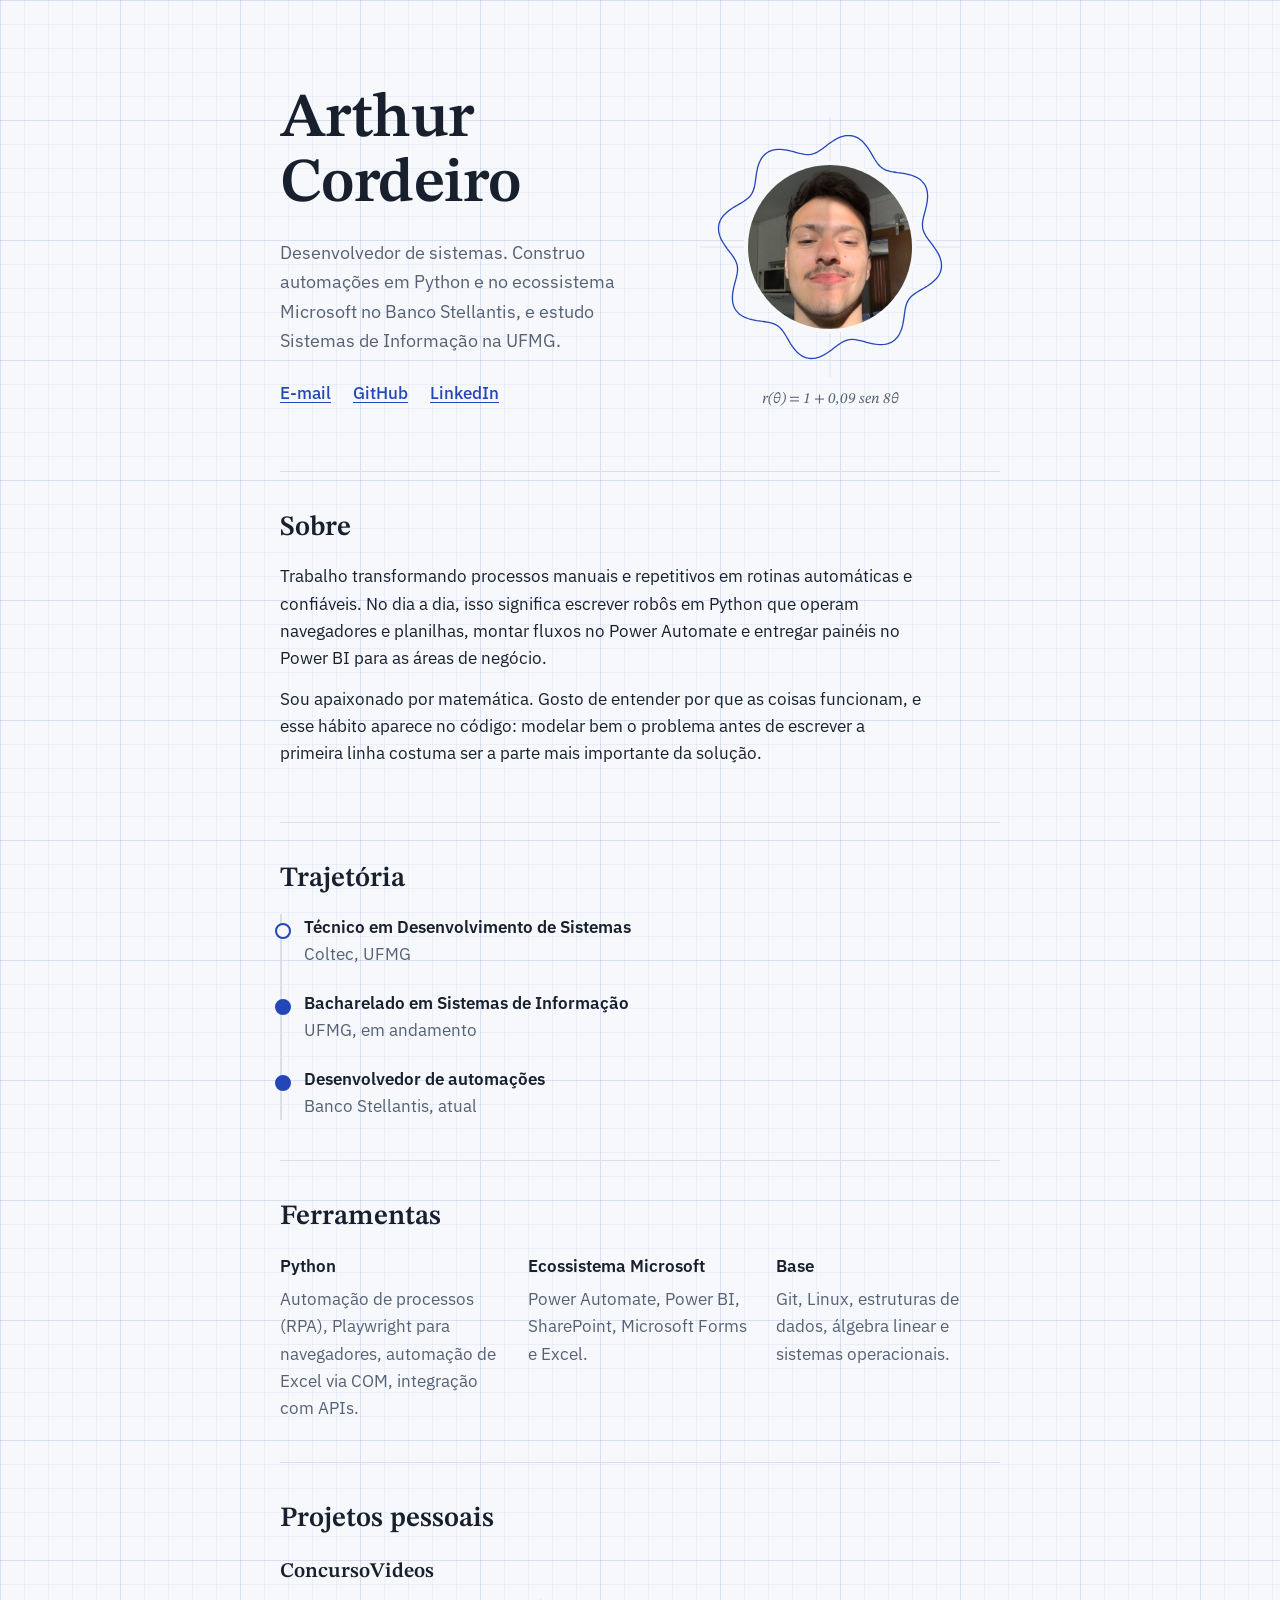
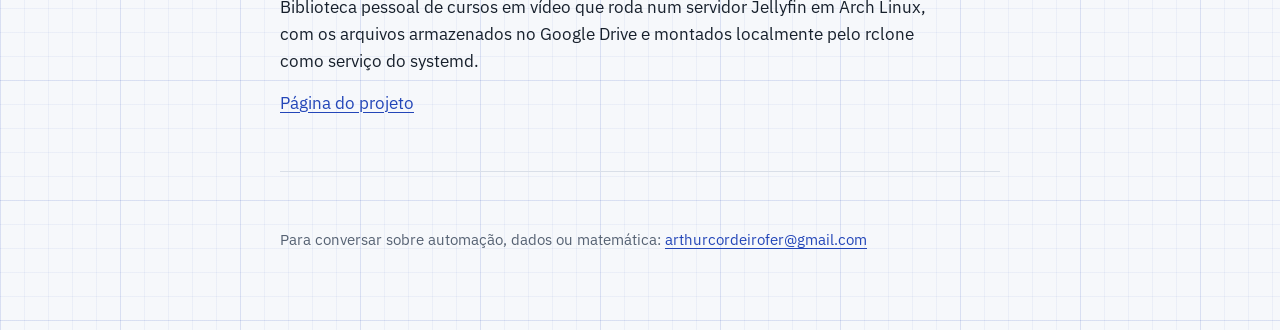
==== index.html @ e75caff2 "Add main files" ====
<!doctype html>
<html lang="pt-BR">
<head>
  <meta charset="utf-8">
  <meta name="viewport" content="width=device-width, initial-scale=1">
  <title>Arthur Cordeiro</title>
  <meta name="description" content="Arthur Cordeiro, desenvolvedor de sistemas. Automações em Python e no ecossistema Microsoft, estudante de Sistemas de Informação na UFMG.">
  <link rel="icon" href="data:image/svg+xml,%3Csvg xmlns='http://www.w3.org/2000/svg' viewBox='0 0 64 64'%3E%3Crect width='64' height='64' rx='14' fill='%232346B8'/%3E%3Ctext x='32' y='45' font-family='Georgia,serif' font-size='38' font-style='italic' fill='white' text-anchor='middle'%3E%CE%B8%3C/text%3E%3C/svg%3E">
  <link rel="preconnect" href="https://fonts.googleapis.com">
  <link rel="preconnect" href="https://fonts.gstatic.com" crossorigin>
  <link href="https://fonts.googleapis.com/css2?family=IBM+Plex+Sans:ital,wght@0,400;0,500;0,600;1,400&family=STIX+Two+Text:ital,wght@0,500;0,600;1,500&display=swap" rel="stylesheet">
  <style>
    :root {
      --paper: #F6F8FB;
      --grid: rgba(35, 70, 184, 0.05);
      --grid-strong: rgba(35, 70, 184, 0.09);
      --ink: #17202C;
      --muted: #566273;
      --accent: #2346B8;
      --rule: #D9DFE8;
      --serif: "STIX Two Text", Georgia, serif;
      --sans: "IBM Plex Sans", system-ui, sans-serif;
    }
    @media (prefers-color-scheme: dark) {
      :root {
        --paper: #111925;
        --grid: rgba(143, 176, 255, 0.06);
        --grid-strong: rgba(143, 176, 255, 0.1);
        --ink: #E5EAF1;
        --muted: #9BA7B6;
        --accent: #8FB0FF;
        --rule: #263243;
      }
    }

    * { box-sizing: border-box; }
    html { -webkit-text-size-adjust: 100%; }
    body {
      margin: 0;
      background-color: var(--paper);
      background-image:
        linear-gradient(var(--grid-strong) 1px, transparent 1px),
        linear-gradient(90deg, var(--grid-strong) 1px, transparent 1px),
        linear-gradient(var(--grid) 1px, transparent 1px),
        linear-gradient(90deg, var(--grid) 1px, transparent 1px);
      background-size: 120px 120px, 120px 120px, 24px 24px, 24px 24px;
      color: var(--ink);
      font-family: var(--sans);
      font-size: 17px;
      line-height: 1.6;
    }

    a { color: var(--accent); text-underline-offset: 3px; text-decoration-thickness: 1px; }
    a:hover { text-decoration-thickness: 2px; }
    a:focus-visible { outline: 2px solid var(--accent); outline-offset: 3px; border-radius: 2px; }

    .page { max-width: 760px; margin: 0 auto; padding: 0 20px; }

    /* Hero */
    .hero {
      display: grid;
      grid-template-columns: 1fr auto;
      gap: 40px;
      align-items: center;
      padding: 88px 0 64px;
    }
    .hero h1 {
      font-family: var(--serif);
      font-weight: 600;
      font-size: clamp(2.6rem, 7vw, 3.9rem);
      line-height: 1.04;
      letter-spacing: -0.01em;
      margin: 0 0 20px;
    }
    .hero .lead { font-size: 1.15rem; color: var(--muted); max-width: 30em; margin: 0 0 24px; }
    .contacts { display: flex; flex-wrap: wrap; gap: 8px 22px; margin: 0; padding: 0; list-style: none; font-weight: 500; }

    .plot { position: relative; width: 260px; height: 260px; }
    .plot svg { position: absolute; inset: 0; width: 100%; height: 100%; overflow: visible; }
    .plot .axis { stroke: var(--rule); stroke-width: 1; }
    .plot .curve { fill: none; stroke: var(--accent); stroke-width: 1.6; stroke-linejoin: round; }
    .plot img {
      position: absolute;
      top: 50%; left: 50%;
      width: 172px; height: 172px;
      transform: translate(-50%, -50%);
      border-radius: 50%;
      object-fit: cover;
      border: 4px solid var(--paper);
      background: var(--rule);
    }
    .plot figcaption {
      position: absolute;
      left: 0; right: 0; bottom: -34px;
      text-align: center;
      font-family: var(--serif);
      font-style: italic;
      font-size: 0.95rem;
      color: var(--muted);
    }

    /* Sections */
    section { padding: 40px 0; border-top: 1px solid var(--rule); }
    section h2 {
      font-family: var(--serif);
      font-weight: 600;
      font-size: 1.75rem;
      line-height: 1.2;
      margin: 0 0 18px;
    }
    section p { margin: 0 0 14px; max-width: 38em; }

    .timeline { list-style: none; margin: 0; padding: 0 0 0 22px; border-left: 2px solid var(--rule); }
    .timeline li { position: relative; padding: 0 0 22px; }
    .timeline li:last-child { padding-bottom: 0; }
    .timeline li::before {
      content: "";
      position: absolute;
      left: -29px; top: 9px;
      width: 12px; height: 12px;
      border-radius: 50%;
      background: var(--paper);
      border: 2px solid var(--accent);
    }
    .timeline li.now::before { background: var(--accent); }
    .timeline h3 { font-size: 1.05rem; font-weight: 600; margin: 0; }
    .timeline .where { color: var(--muted); margin: 0; }

    .skills { display: grid; grid-template-columns: repeat(auto-fit, minmax(200px, 1fr)); gap: 24px; margin: 0; }
    .skills dt { font-weight: 600; margin-bottom: 6px; }
    .skills dd { margin: 0; color: var(--muted); }

    .project h3 { font-family: var(--serif); font-weight: 600; font-size: 1.3rem; margin: 0 0 6px; }

    footer { padding: 40px 0 64px; border-top: 1px solid var(--rule); color: var(--muted); font-size: 0.95rem; }

    @media (max-width: 640px) {
      .hero { grid-template-columns: 1fr; gap: 56px; padding: 56px 0 72px; }
      .plot { order: -1; margin: 0 auto; width: 230px; height: 230px; }
      .plot img { width: 150px; height: 150px; }
    }

    @media (prefers-reduced-motion: no-preference) {
      .curve.draw { animation: draw 2.4s cubic-bezier(.45,.05,.25,1) forwards; }
      @keyframes draw { to { stroke-dashoffset: 0; } }
    }
  </style>
</head>
<body>
  <main class="page">
    <header class="hero">
      <div>
        <h1>Arthur Cordeiro</h1>
        <p class="lead">Desenvolvedor de sistemas. Construo automações em Python e no ecossistema Microsoft no Banco Stellantis, e estudo Sistemas de Informação na UFMG.</p>
        <ul class="contacts">
          <li><a href="mailto:arthurcordeirofer@gmail.com">E-mail</a></li>
          <li><a href="https://github.com/SEUUSUARIO">GitHub</a></li>
          <li><a href="https://www.linkedin.com/in/SEU-PERFIL">LinkedIn</a></li>
        </ul>
      </div>
      <figure class="plot" aria-label="Foto de Arthur no centro de uma curva polar">
        <svg viewBox="0 0 320 320" aria-hidden="true">
          <line class="axis" x1="0" y1="160" x2="320" y2="160"/>
          <line class="axis" x1="160" y1="0" x2="160" y2="320"/>
          <path class="curve" id="curve" d=""/>
        </svg>
        <img src="avatar.jpg" alt="Arthur Cordeiro" width="172" height="172">
        <figcaption>r(θ) = 1 + 0,09 sen 8θ</figcaption>
      </figure>
    </header>

    <section id="sobre">
      <h2>Sobre</h2>
      <p>Trabalho transformando processos manuais e repetitivos em rotinas automáticas e confiáveis. No dia a dia, isso significa escrever robôs em Python que operam navegadores e planilhas, montar fluxos no Power Automate e entregar painéis no Power BI para as áreas de negócio.</p>
      <p>Sou apaixonado por matemática. Gosto de entender por que as coisas funcionam, e esse hábito aparece no código: modelar bem o problema antes de escrever a primeira linha costuma ser a parte mais importante da solução.</p>
    </section>

    <section id="trajetoria">
      <h2>Trajetória</h2>
      <ol class="timeline">
        <li>
          <h3>Técnico em Desenvolvimento de Sistemas</h3>
          <p class="where">Coltec, UFMG</p>
        </li>
        <li class="now">
          <h3>Bacharelado em Sistemas de Informação</h3>
          <p class="where">UFMG, em andamento</p>
        </li>
        <li class="now">
          <h3>Desenvolvedor de automações</h3>
          <p class="where">Banco Stellantis, atual</p>
        </li>
      </ol>
    </section>

    <section id="habilidades">
      <h2>Ferramentas</h2>
      <dl class="skills">
        <div>
          <dt>Python</dt>
          <dd>Automação de processos (RPA), Playwright para navegadores, automação de Excel via COM, integração com APIs.</dd>
        </div>
        <div>
          <dt>Ecossistema Microsoft</dt>
          <dd>Power Automate, Power BI, SharePoint, Microsoft Forms e Excel.</dd>
        </div>
        <div>
          <dt>Base</dt>
          <dd>Git, Linux, estruturas de dados, álgebra linear e sistemas operacionais.</dd>
        </div>
      </dl>
    </section>

    <section id="projetos">
      <h2>Projetos pessoais</h2>
      <div class="project">
        <h3>ConcursoVideos</h3>
        <p>Biblioteca pessoal de cursos em vídeo que roda num servidor Jellyfin em Arch Linux, com os arquivos armazenados no Google Drive e montados localmente pelo rclone como serviço do systemd.</p>
        <p><a href="concursovideos/">Página do projeto</a></p>
      </div>
    </section>

    <footer>
      <p>Para conversar sobre automação, dados ou matemática: <a href="mailto:arthurcordeirofer@gmail.com">arthurcordeirofer@gmail.com</a></p>
    </footer>
  </main>

  <script>
    (function () {
      var path = document.getElementById("curve");
      var cx = 160, cy = 160, R = 128, N = 360, d = "";
      for (var i = 0; i <= N; i++) {
        var t = 2 * Math.PI * i / N;
        var r = R * (1 + 0.09 * Math.sin(8 * t));
        var x = cx + r * Math.cos(t), y = cy + r * Math.sin(t);
        d += (i ? " L" : "M") + x.toFixed(1) + " " + y.toFixed(1);
      }
      path.setAttribute("d", d + " Z");
      if (window.matchMedia("(prefers-reduced-motion: no-preference)").matches) {
        var len = path.getTotalLength();
        path.style.strokeDasharray = len;
        path.style.strokeDashoffset = len;
        path.classList.add("draw");
      }
    })();
  </script>
</body>
</html>
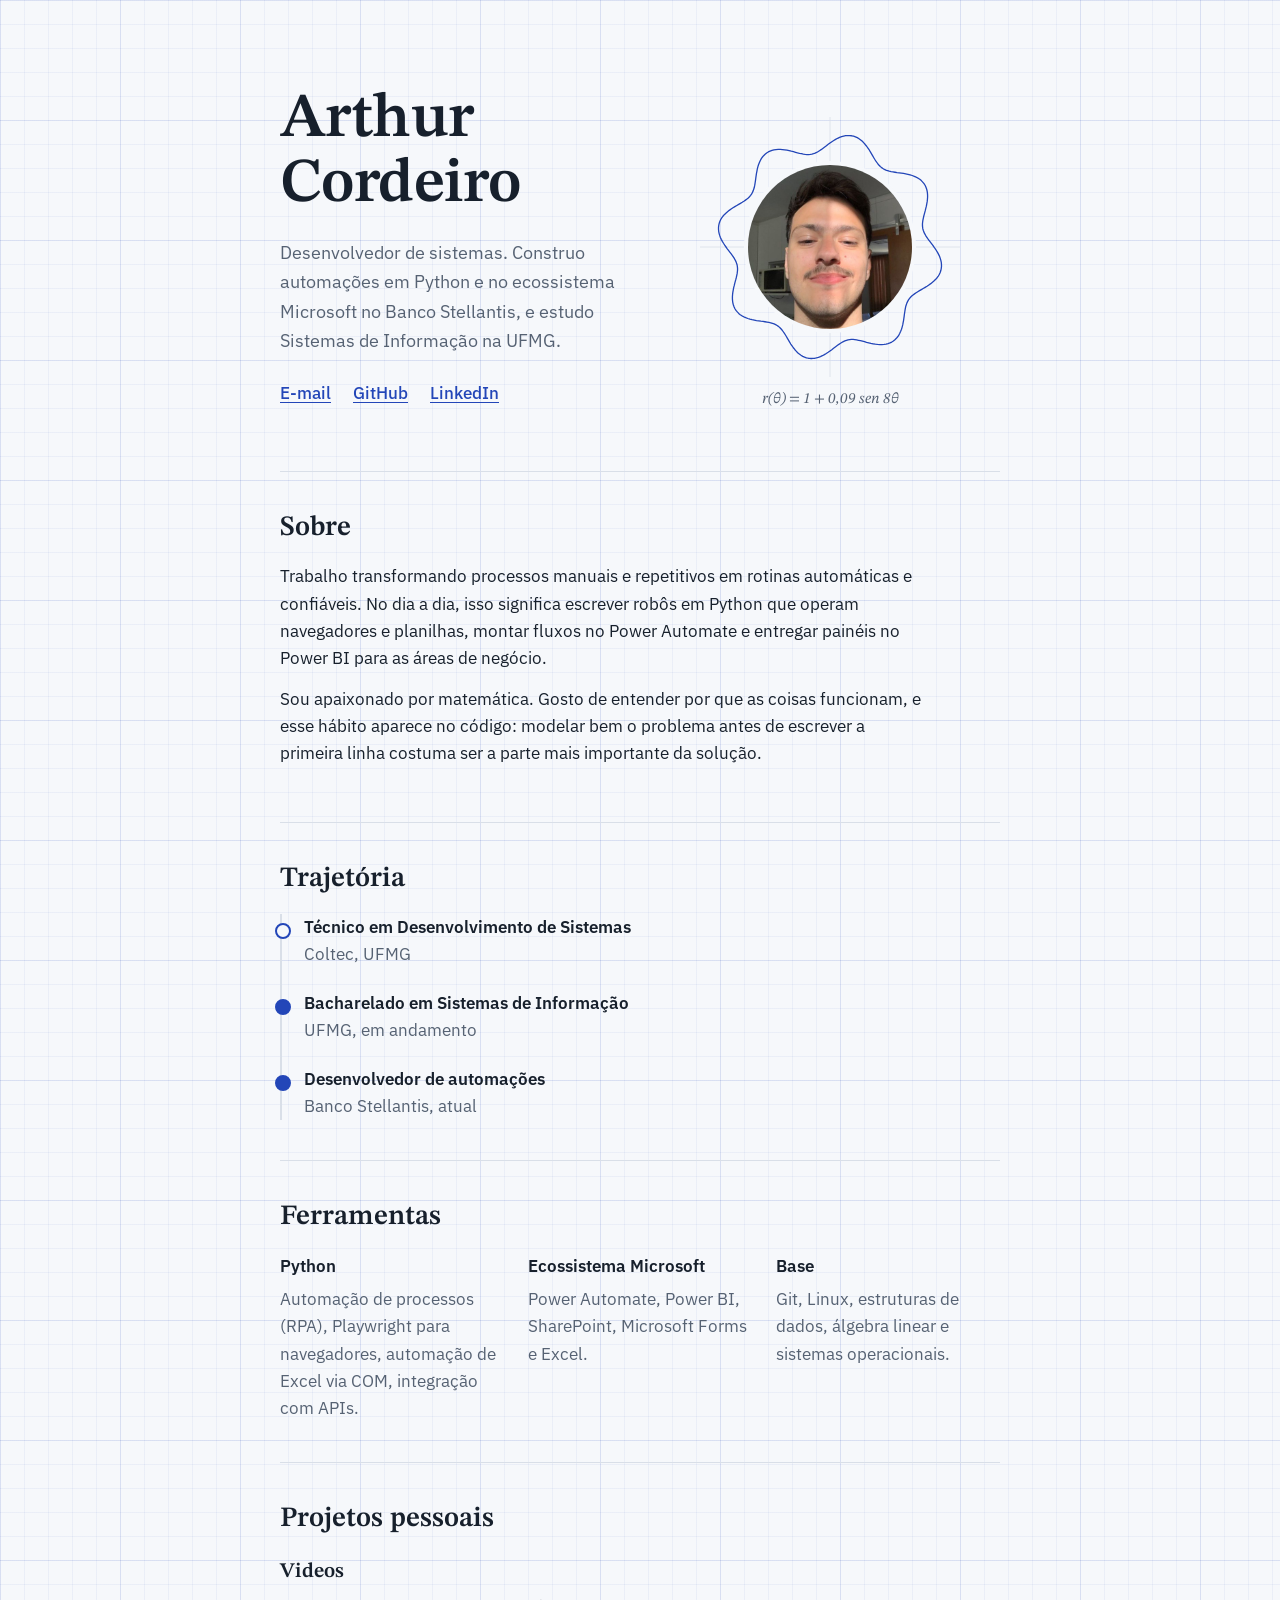
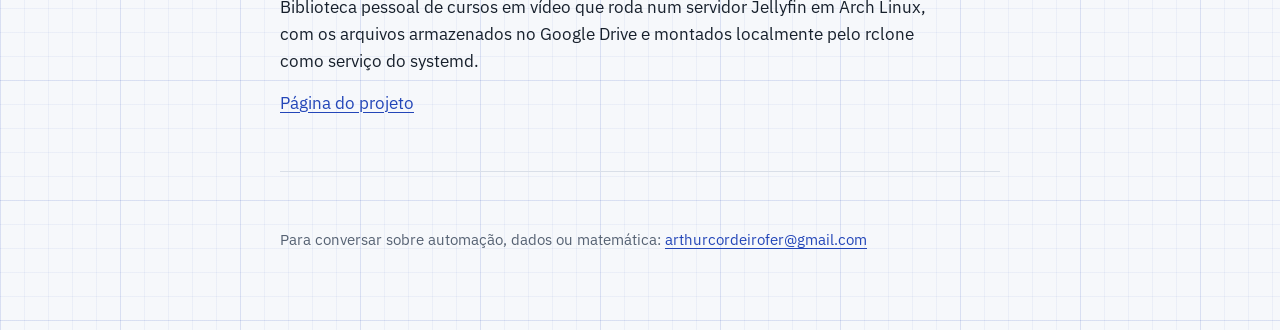
==== commit 05fbea72: "Rename ConcursoVideos to Videos in index.html" ====
--- a/index.html
+++ b/index.html
@@ -214,9 +214,9 @@
     <section id="projetos">
       <h2>Projetos pessoais</h2>
       <div class="project">
-        <h3>ConcursoVideos</h3>
+        <h3>Videos</h3>
         <p>Biblioteca pessoal de cursos em vídeo que roda num servidor Jellyfin em Arch Linux, com os arquivos armazenados no Google Drive e montados localmente pelo rclone como serviço do systemd.</p>
-        <p><a href="concursovideos/">Página do projeto</a></p>
+        <p><a href="videos/">Página do projeto</a></p>
       </div>
     </section>
 
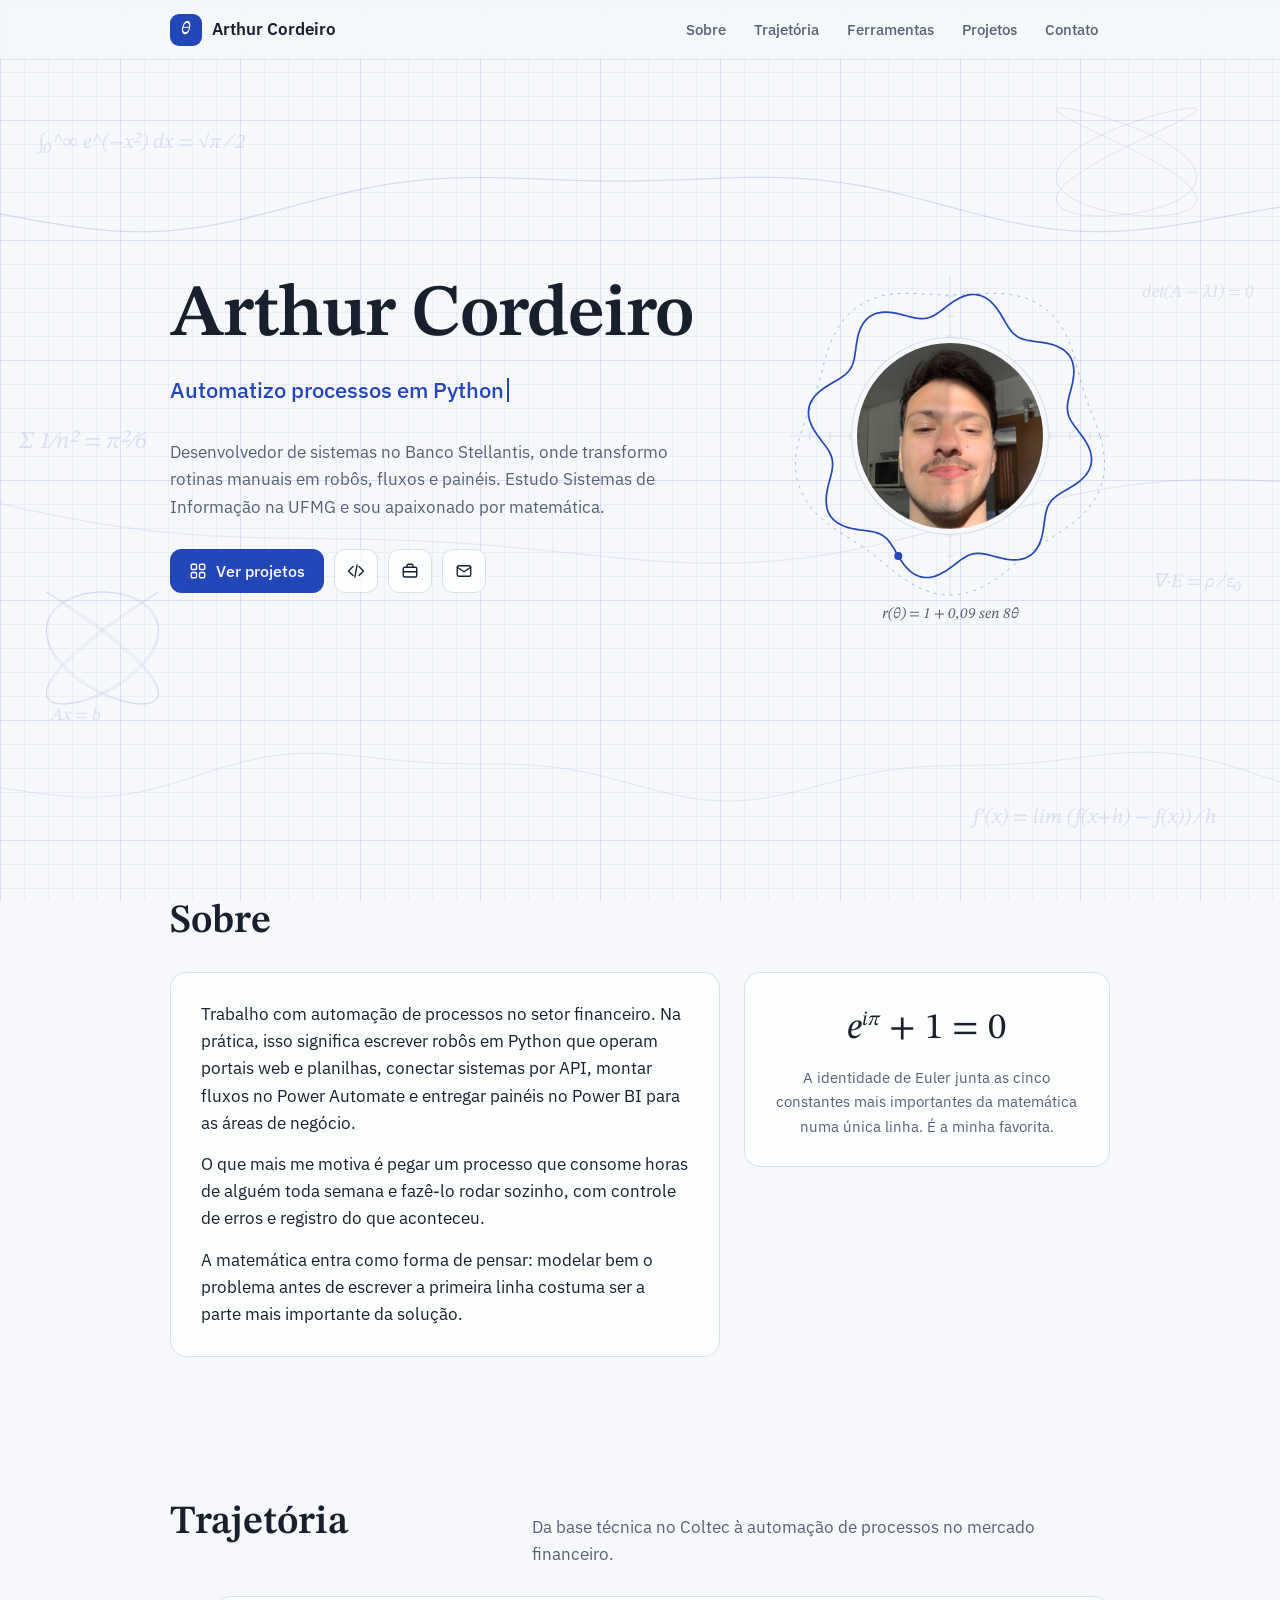
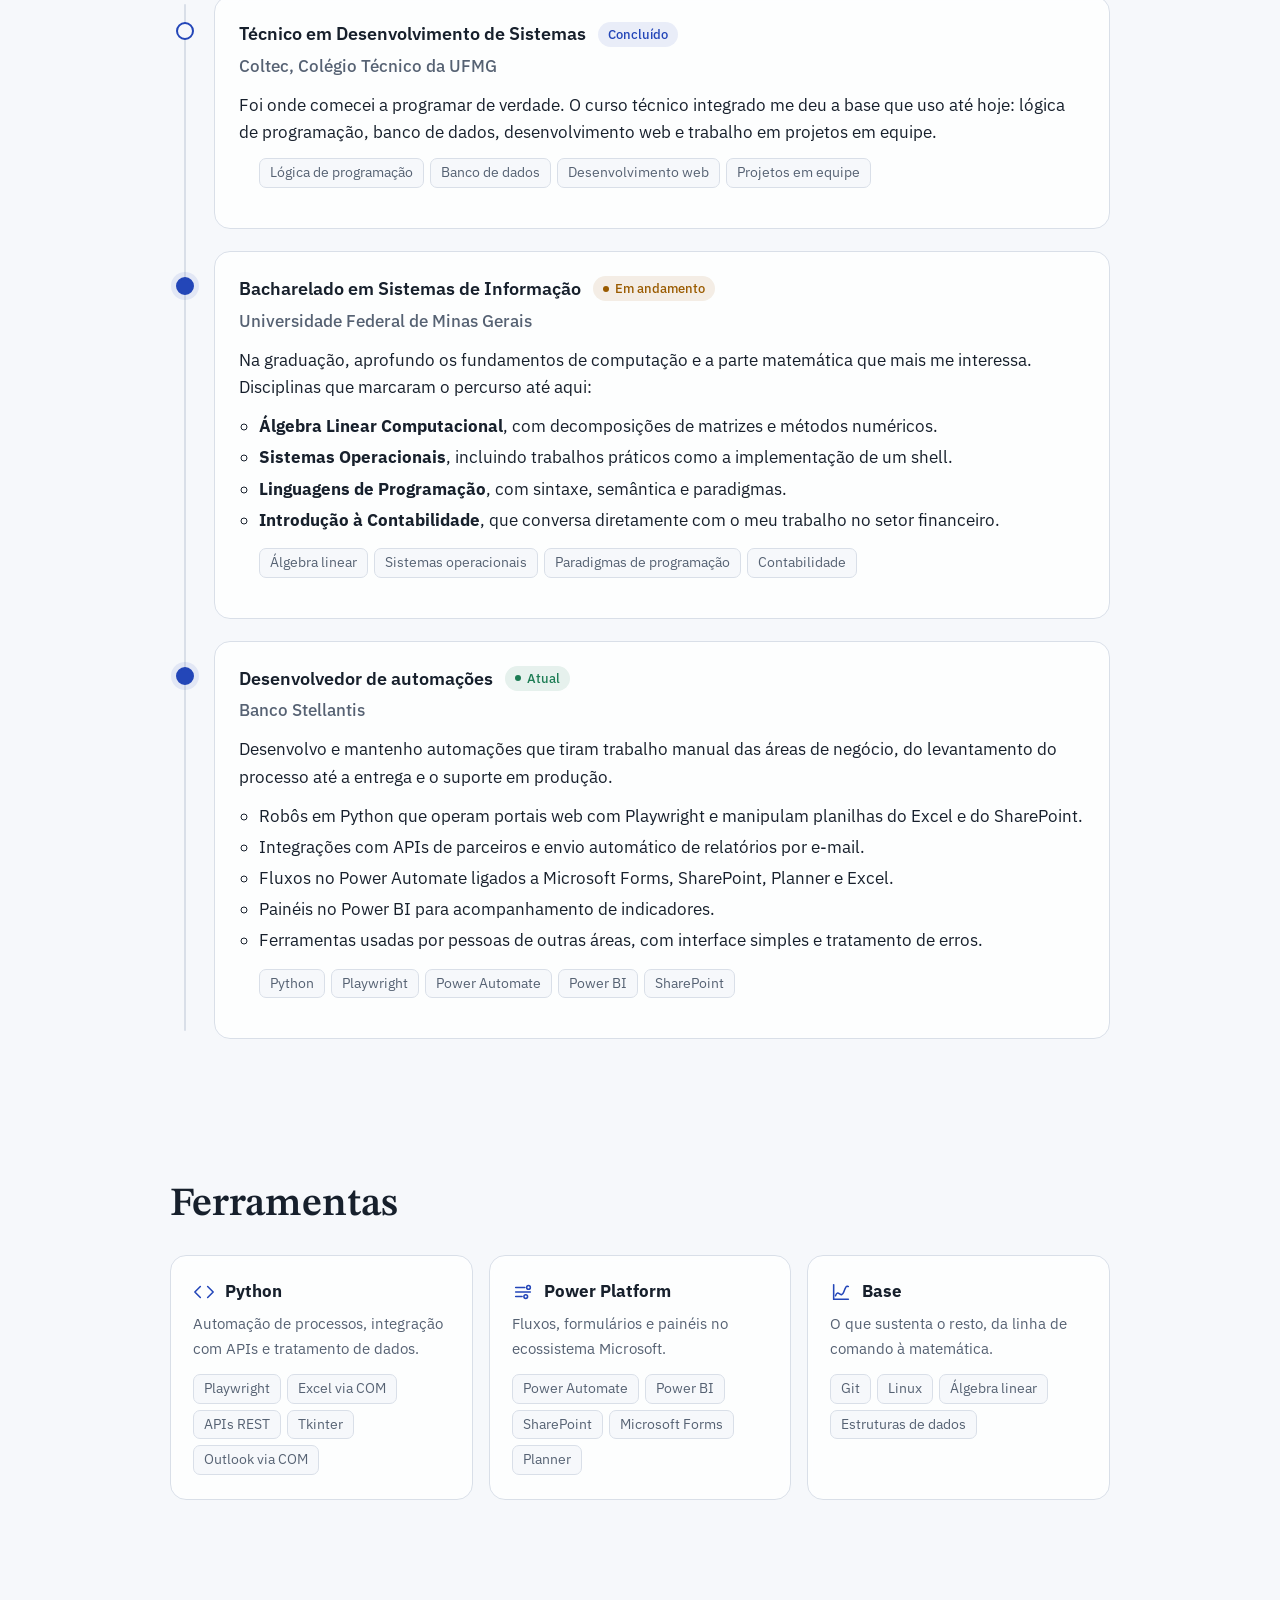
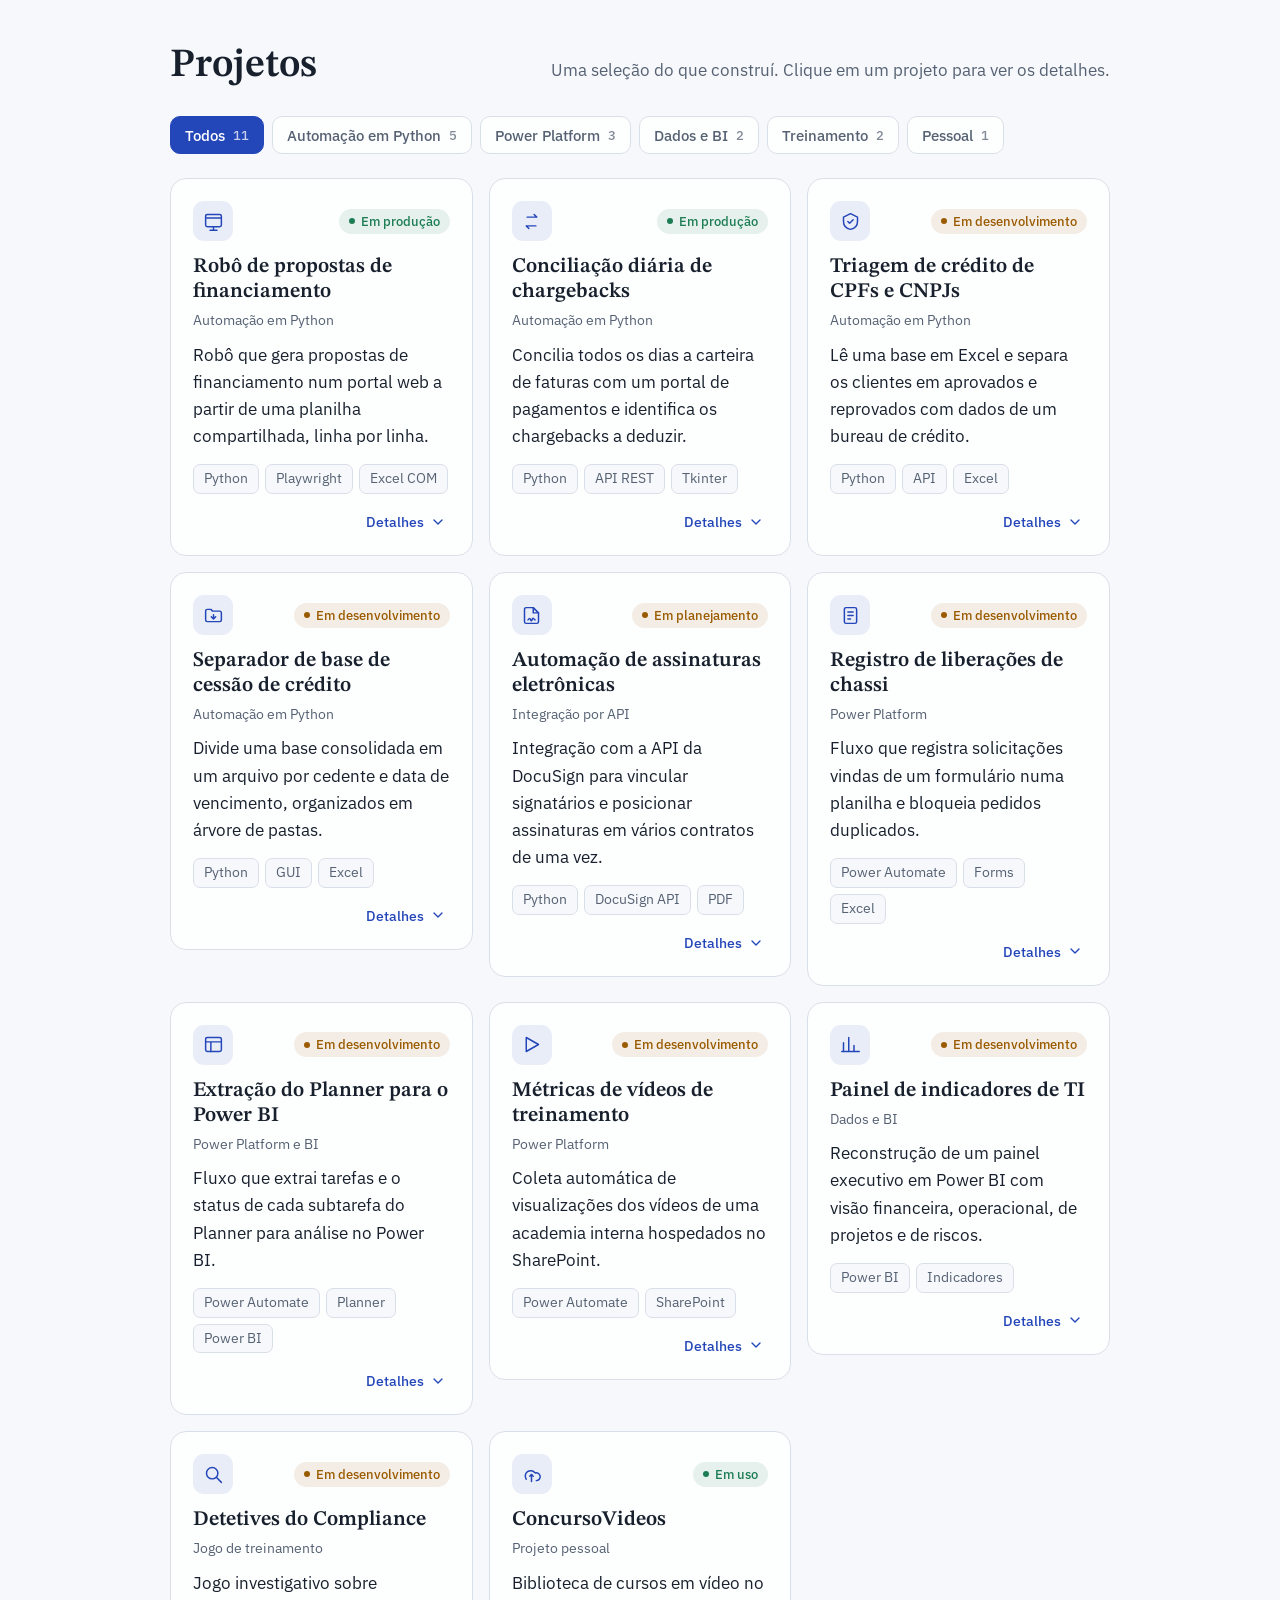
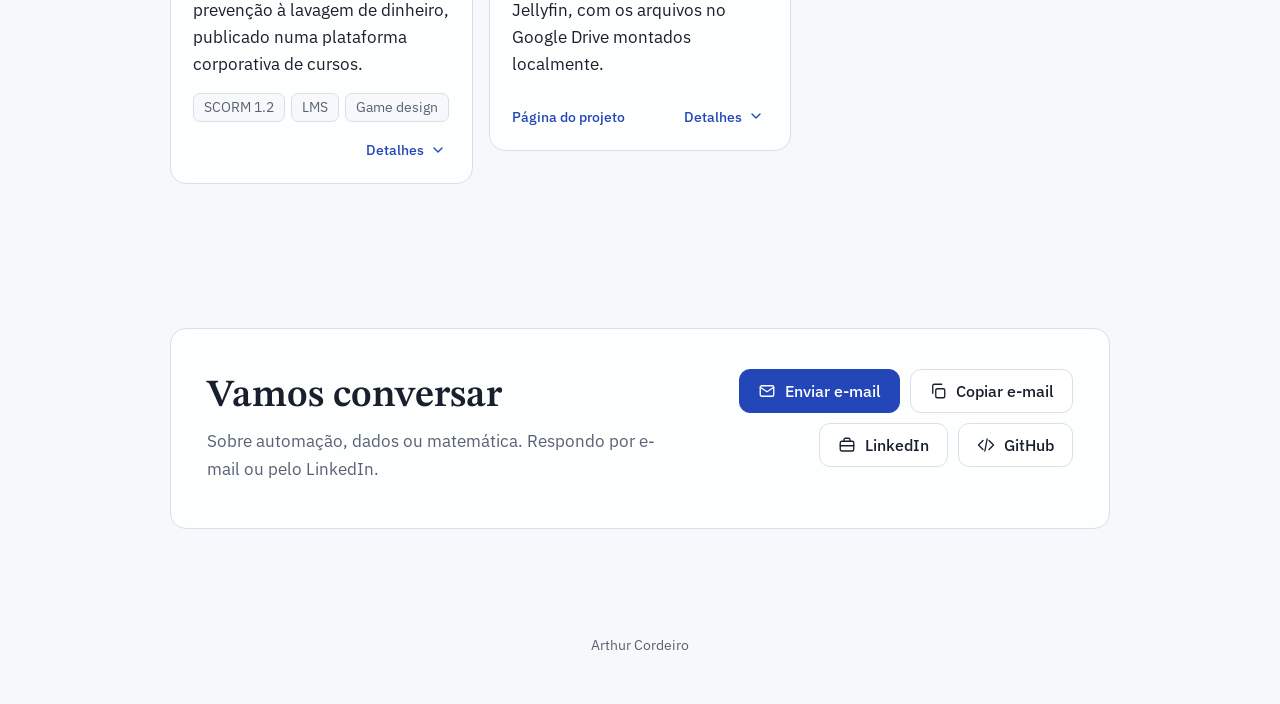
==== commit 07842814: "Update print statement from 'Hello' to 'Goodbye'" ====
--- a/index.html
+++ b/index.html
@@ -12,29 +12,49 @@
   <style>
     :root {
       --paper: #F6F8FB;
+      --paper-raised: rgba(255, 255, 255, 0.78);
       --grid: rgba(35, 70, 184, 0.05);
       --grid-strong: rgba(35, 70, 184, 0.09);
       --ink: #17202C;
       --muted: #566273;
       --accent: #2346B8;
+      --accent-soft: rgba(35, 70, 184, 0.09);
+      --on-accent: #FFFFFF;
       --rule: #D9DFE8;
+      --ok: #1C7C54;
+      --ok-soft: rgba(28, 124, 84, 0.1);
+      --wip: #9A5B00;
+      --wip-soft: rgba(154, 91, 0, 0.1);
+      --curve-a: 35, 70, 184;
+      --curve-b: 120, 90, 200;
       --serif: "STIX Two Text", Georgia, serif;
       --sans: "IBM Plex Sans", system-ui, sans-serif;
+      --nav-h: 60px;
     }
     @media (prefers-color-scheme: dark) {
       :root {
         --paper: #111925;
-        --grid: rgba(143, 176, 255, 0.06);
-        --grid-strong: rgba(143, 176, 255, 0.1);
+        --paper-raised: rgba(22, 32, 47, 0.82);
+        --grid: rgba(143, 176, 255, 0.05);
+        --grid-strong: rgba(143, 176, 255, 0.09);
         --ink: #E5EAF1;
         --muted: #9BA7B6;
         --accent: #8FB0FF;
+        --accent-soft: rgba(143, 176, 255, 0.12);
+        --on-accent: #0E1622;
         --rule: #263243;
+        --ok: #6FD3A4;
+        --ok-soft: rgba(111, 211, 164, 0.12);
+        --wip: #F2B65C;
+        --wip-soft: rgba(242, 182, 92, 0.12);
+        --curve-a: 143, 176, 255;
+        --curve-b: 190, 160, 255;
       }
     }
 
     * { box-sizing: border-box; }
-    html { -webkit-text-size-adjust: 100%; }
+    html { scroll-behavior: smooth; scroll-padding-top: calc(var(--nav-h) + 16px); -webkit-text-size-adjust: 100%; }
+    @media (prefers-reduced-motion: reduce) { html { scroll-behavior: auto; } }
     body {
       margin: 0;
       background-color: var(--paper);
@@ -44,204 +64,999 @@
         linear-gradient(var(--grid) 1px, transparent 1px),
         linear-gradient(90deg, var(--grid) 1px, transparent 1px);
       background-size: 120px 120px, 120px 120px, 24px 24px, 24px 24px;
+      background-attachment: fixed;
       color: var(--ink);
       font-family: var(--sans);
       font-size: 17px;
       line-height: 1.6;
-    }
-
-    a { color: var(--accent); text-underline-offset: 3px; text-decoration-thickness: 1px; }
-    a:hover { text-decoration-thickness: 2px; }
-    a:focus-visible { outline: 2px solid var(--accent); outline-offset: 3px; border-radius: 2px; }
-
-    .page { max-width: 760px; margin: 0 auto; padding: 0 20px; }
+      overflow-x: hidden;
+    }
+
+    /* Fundo: curvas e crosshair */
+    #field { position: fixed; inset: 0; width: 100%; height: 100%; z-index: 0; pointer-events: none; }
+    .formulas { position: absolute; inset: 0; z-index: 0; pointer-events: none; overflow: hidden; }
+    .formulas span {
+      position: absolute;
+      font-family: var(--serif);
+      font-style: italic;
+      color: var(--accent);
+      opacity: 0.13;
+      white-space: nowrap;
+      user-select: none;
+    }
+    .coord {
+      position: fixed; z-index: 1; pointer-events: none;
+      font-family: var(--serif); font-style: italic; font-size: 0.85rem;
+      color: var(--accent);
+      background: var(--paper-raised);
+      padding: 1px 7px; border-radius: 4px;
+      opacity: 0; transition: opacity .2s;
+    }
+    .coord.on { opacity: 0.9; }
+
+    a { color: var(--accent); }
+    :focus-visible { outline: 2px solid var(--accent); outline-offset: 3px; border-radius: 6px; }
+
+    .page { position: relative; z-index: 2; max-width: 980px; margin: 0 auto; padding: 0 20px; }
+
+    /* Navegação */
+    .nav {
+      position: sticky; top: 0; z-index: 10;
+      height: var(--nav-h);
+      background: color-mix(in srgb, var(--paper) 82%, transparent);
+      backdrop-filter: blur(10px); -webkit-backdrop-filter: blur(10px);
+      border-bottom: 1px solid var(--rule);
+    }
+    .nav-inner { max-width: 980px; height: 100%; margin: 0 auto; padding: 0 20px; display: flex; align-items: center; justify-content: space-between; gap: 16px; }
+    .brand { display: flex; align-items: center; gap: 10px; text-decoration: none; color: var(--ink); font-weight: 600; }
+    .brand-mark {
+      width: 32px; height: 32px; border-radius: 9px;
+      display: grid; place-items: center;
+      background: var(--accent); color: var(--on-accent);
+      font-family: var(--serif); font-style: italic; font-size: 1.15rem;
+    }
+    .nav-links { position: relative; display: flex; gap: 4px; margin: 0; padding: 0; list-style: none; overflow-x: auto; scrollbar-width: none; }
+    .nav-links::-webkit-scrollbar { display: none; }
+    @media (max-width: 680px) { .nav-links { -webkit-mask-image: linear-gradient(90deg, #000 85%, transparent); mask-image: linear-gradient(90deg, #000 85%, transparent); } }
+    .nav-links a {
+      display: block; padding: 7px 12px; border-radius: 8px;
+      color: var(--muted); text-decoration: none; font-size: 0.95rem; font-weight: 500; white-space: nowrap;
+      transition: color .2s, background-color .2s;
+    }
+    .nav-links a:hover { color: var(--ink); background: var(--accent-soft); }
+    .nav-links a.active { color: var(--accent); }
+    .nav-indicator {
+      position: absolute; bottom: 0; height: 2px; border-radius: 2px;
+      background: var(--accent);
+      transition: transform .35s cubic-bezier(.3,.7,.2,1), width .35s cubic-bezier(.3,.7,.2,1);
+      width: 0;
+    }
+
+    /* Botões */
+    .btn {
+      display: inline-flex; align-items: center; gap: 9px;
+      height: 44px; padding: 0 18px;
+      border-radius: 11px; border: 1px solid var(--rule);
+      background: var(--paper-raised);
+      color: var(--ink); font: 500 0.97rem var(--sans);
+      text-decoration: none; cursor: pointer;
+      transition: border-color .2s, background-color .2s, color .2s, transform .15s;
+    }
+    .btn svg { width: 18px; height: 18px; flex: none; stroke: currentColor; fill: none; stroke-width: 1.8; stroke-linecap: round; stroke-linejoin: round; }
+    .btn:hover { border-color: var(--accent); color: var(--accent); }
+    .btn:active { transform: translateY(1px); }
+    .btn-primary { background: var(--accent); border-color: var(--accent); color: var(--on-accent); }
+    .btn-primary:hover { color: var(--on-accent); background: color-mix(in srgb, var(--accent) 88%, var(--ink)); }
+    .btn-icon { width: 44px; padding: 0; justify-content: center; }
+    .btn-row { display: flex; flex-wrap: wrap; gap: 10px; }
+    .sr-only { position: absolute; width: 1px; height: 1px; overflow: hidden; clip: rect(0 0 0 0); white-space: nowrap; }
 
     /* Hero */
     .hero {
-      display: grid;
-      grid-template-columns: 1fr auto;
-      gap: 40px;
-      align-items: center;
-      padding: 88px 0 64px;
+      display: grid; grid-template-columns: 1fr auto; gap: 48px; align-items: center;
+      min-height: calc(92vh - var(--nav-h));
+      padding: 56px 0 72px;
     }
     .hero h1 {
-      font-family: var(--serif);
-      font-weight: 600;
-      font-size: clamp(2.6rem, 7vw, 3.9rem);
-      line-height: 1.04;
-      letter-spacing: -0.01em;
-      margin: 0 0 20px;
-    }
-    .hero .lead { font-size: 1.15rem; color: var(--muted); max-width: 30em; margin: 0 0 24px; }
-    .contacts { display: flex; flex-wrap: wrap; gap: 8px 22px; margin: 0; padding: 0; list-style: none; font-weight: 500; }
-
-    .plot { position: relative; width: 260px; height: 260px; }
+      font-family: var(--serif); font-weight: 600;
+      font-size: clamp(2.8rem, 7.5vw, 4.6rem);
+      line-height: 1.02; letter-spacing: -0.015em;
+      margin: 0 0 18px;
+    }
+    .role {
+      font-size: clamp(1.15rem, 2.4vw, 1.4rem);
+      margin: 0 0 16px; min-height: 2.2em;
+      color: var(--ink);
+    }
+    .role .typed { color: var(--accent); font-weight: 500; }
+    .role .caret { display: inline-block; width: 2px; height: 1.1em; margin-left: 3px; vertical-align: -0.18em; background: var(--accent); animation: blink 1s steps(1) infinite; }
+    @keyframes blink { 50% { opacity: 0; } }
+    .hero .lead { font-size: 1.08rem; color: var(--muted); max-width: 31em; margin: 0 0 28px; }
+
+    .plot { position: relative; width: 320px; height: 320px; margin: 0; }
     .plot svg { position: absolute; inset: 0; width: 100%; height: 100%; overflow: visible; }
     .plot .axis { stroke: var(--rule); stroke-width: 1; }
-    .plot .curve { fill: none; stroke: var(--accent); stroke-width: 1.6; stroke-linejoin: round; }
+    .plot .tick { stroke: var(--rule); stroke-width: 1; }
+    .plot .curve { fill: none; stroke: var(--accent); stroke-width: 1.7; stroke-linejoin: round; }
+    .plot .curve2 { fill: none; stroke: var(--accent); stroke-width: 1; opacity: 0.35; stroke-dasharray: 3 5; }
+    .plot .dot { fill: var(--accent); }
     .plot img {
-      position: absolute;
-      top: 50%; left: 50%;
-      width: 172px; height: 172px;
+      position: absolute; top: 50%; left: 50%;
+      width: 196px; height: 196px;
       transform: translate(-50%, -50%);
-      border-radius: 50%;
-      object-fit: cover;
-      border: 4px solid var(--paper);
+      border-radius: 50%; object-fit: cover;
+      border: 5px solid var(--paper);
+      box-shadow: 0 0 0 1px var(--rule);
       background: var(--rule);
     }
     .plot figcaption {
-      position: absolute;
-      left: 0; right: 0; bottom: -34px;
-      text-align: center;
-      font-family: var(--serif);
-      font-style: italic;
-      font-size: 0.95rem;
-      color: var(--muted);
-    }
-
-    /* Sections */
-    section { padding: 40px 0; border-top: 1px solid var(--rule); }
-    section h2 {
-      font-family: var(--serif);
-      font-weight: 600;
-      font-size: 1.75rem;
-      line-height: 1.2;
-      margin: 0 0 18px;
-    }
-    section p { margin: 0 0 14px; max-width: 38em; }
-
-    .timeline { list-style: none; margin: 0; padding: 0 0 0 22px; border-left: 2px solid var(--rule); }
-    .timeline li { position: relative; padding: 0 0 22px; }
-    .timeline li:last-child { padding-bottom: 0; }
-    .timeline li::before {
-      content: "";
-      position: absolute;
-      left: -29px; top: 9px;
-      width: 12px; height: 12px;
-      border-radius: 50%;
+      position: absolute; left: 0; right: 0; bottom: -30px;
+      text-align: center; font-family: var(--serif); font-style: italic; font-size: 0.95rem; color: var(--muted);
+    }
+
+    /* Seções */
+    section { padding: 72px 0; }
+    .section-head { display: flex; align-items: baseline; justify-content: space-between; gap: 16px; flex-wrap: wrap; margin-bottom: 28px; }
+    .section-head h2 {
+      font-family: var(--serif); font-weight: 600;
+      font-size: clamp(1.9rem, 4vw, 2.5rem); line-height: 1.1; margin: 0;
+    }
+    .section-head p { margin: 0; color: var(--muted); max-width: 34em; }
+
+    .panel {
+      background: var(--paper-raised);
+      border: 1px solid var(--rule);
+      border-radius: 16px;
+      backdrop-filter: blur(4px); -webkit-backdrop-filter: blur(4px);
+    }
+
+    /* Sobre */
+    .about { display: grid; grid-template-columns: 1.5fr 1fr; gap: 24px; align-items: start; }
+    .about-text { padding: 28px 30px; }
+    .about-text p { margin: 0 0 14px; }
+    .about-text p:last-child { margin-bottom: 0; }
+    .euler { padding: 28px 26px; text-align: center; }
+    .euler .eq { font-family: var(--serif); font-size: 2.3rem; line-height: 1.2; margin: 6px 0 14px; }
+    .euler .eq i { font-style: italic; }
+    .euler .eq sup { font-size: 0.55em; }
+    .euler p { margin: 0; color: var(--muted); font-size: 0.95rem; }
+
+    /* Trajetória */
+    .timeline { position: relative; list-style: none; margin: 0; padding: 0 0 0 44px; }
+    .timeline .track, .timeline .progress {
+      position: absolute; left: 14px; top: 8px; width: 2px; border-radius: 2px;
+    }
+    .timeline .track { bottom: 8px; background: var(--rule); }
+    .timeline .progress { height: 0; background: var(--accent); }
+    .step { position: relative; margin-bottom: 22px; }
+    .step:last-child { margin-bottom: 0; }
+    .step .node {
+      position: absolute; left: -38px; top: 26px;
+      width: 18px; height: 18px; border-radius: 50%;
+      background: var(--paper); border: 2px solid var(--accent);
+    }
+    .step.now .node { background: var(--accent); box-shadow: 0 0 0 5px var(--accent-soft); }
+    .step .card { padding: 22px 24px; }
+    .step-top { display: flex; flex-wrap: wrap; align-items: center; gap: 8px 12px; margin-bottom: 4px; }
+    .step h3 { font-size: 1.15rem; font-weight: 600; margin: 0; }
+    .step .org { color: var(--muted); margin: 0 0 12px; font-weight: 500; }
+    .step p { margin: 0 0 12px; }
+    .step ul { margin: 0 0 14px; padding-left: 20px; }
+    .step li { margin-bottom: 4px; }
+    .tag {
+      display: inline-flex; align-items: center; gap: 6px;
+      padding: 2px 10px; border-radius: 999px;
+      font-size: 0.82rem; font-weight: 500;
+      background: var(--accent-soft); color: var(--accent);
+    }
+    .tag.ok { background: var(--ok-soft); color: var(--ok); }
+    .tag.wip { background: var(--wip-soft); color: var(--wip); }
+    .tag.ok::before, .tag.wip::before { content: ""; width: 6px; height: 6px; border-radius: 50%; background: currentColor; }
+    .chips { display: flex; flex-wrap: wrap; gap: 6px; margin: 0; padding: 0; list-style: none; }
+    .chips li {
+      padding: 3px 10px; border-radius: 7px;
+      border: 1px solid var(--rule); font-size: 0.85rem; color: var(--muted);
       background: var(--paper);
-      border: 2px solid var(--accent);
-    }
-    .timeline li.now::before { background: var(--accent); }
-    .timeline h3 { font-size: 1.05rem; font-weight: 600; margin: 0; }
-    .timeline .where { color: var(--muted); margin: 0; }
-
-    .skills { display: grid; grid-template-columns: repeat(auto-fit, minmax(200px, 1fr)); gap: 24px; margin: 0; }
-    .skills dt { font-weight: 600; margin-bottom: 6px; }
-    .skills dd { margin: 0; color: var(--muted); }
-
-    .project h3 { font-family: var(--serif); font-weight: 600; font-size: 1.3rem; margin: 0 0 6px; }
-
-    footer { padding: 40px 0 64px; border-top: 1px solid var(--rule); color: var(--muted); font-size: 0.95rem; }
-
-    @media (max-width: 640px) {
-      .hero { grid-template-columns: 1fr; gap: 56px; padding: 56px 0 72px; }
-      .plot { order: -1; margin: 0 auto; width: 230px; height: 230px; }
-      .plot img { width: 150px; height: 150px; }
+    }
+
+    .js .reveal { opacity: 0; transform: translateY(14px); transition: opacity .6s ease, transform .6s cubic-bezier(.2,.7,.2,1); }
+    .js .reveal.in { opacity: 1; transform: none; }
+
+    /* Ferramentas */
+    .skills { display: grid; grid-template-columns: repeat(3, 1fr); gap: 16px; }
+    .skill { padding: 22px 22px 24px; }
+    .skill h3 { display: flex; align-items: center; gap: 10px; font-size: 1.05rem; margin: 0 0 6px; }
+    .skill h3 svg { width: 22px; height: 22px; stroke: var(--accent); fill: none; stroke-width: 1.7; stroke-linecap: round; stroke-linejoin: round; }
+    .skill p { margin: 0 0 14px; color: var(--muted); font-size: 0.95rem; }
+
+    /* Projetos */
+    .filters { display: flex; flex-wrap: wrap; gap: 8px; margin: 0 0 24px; padding: 0; list-style: none; }
+    .filter {
+      display: inline-flex; align-items: center; gap: 8px;
+      height: 38px; padding: 0 14px; border-radius: 10px;
+      border: 1px solid var(--rule); background: var(--paper-raised);
+      color: var(--muted); font: 500 0.92rem var(--sans); cursor: pointer;
+      transition: color .2s, border-color .2s, background-color .2s;
+    }
+    .filter:hover { color: var(--ink); border-color: var(--accent); }
+    .filter[aria-pressed="true"] { background: var(--accent); border-color: var(--accent); color: var(--on-accent); }
+    .filter .count { font-size: 0.8rem; opacity: 0.75; }
+
+    .projects { display: grid; grid-template-columns: repeat(auto-fill, minmax(290px, 1fr)); gap: 16px; align-items: start; }
+    .project {
+      position: relative; display: flex; flex-direction: column;
+      padding: 22px 22px 18px; overflow: hidden;
+      transition: border-color .25s, opacity .3s, transform .3s;
+    }
+    .project::before {
+      content: ""; position: absolute; left: 0; top: 0; height: 3px; width: 100%;
+      background: var(--accent); transform: scaleX(0); transform-origin: left;
+      transition: transform .4s cubic-bezier(.3,.7,.2,1);
+    }
+    .project:hover, .project.open { border-color: color-mix(in srgb, var(--accent) 45%, var(--rule)); }
+    .project:hover::before, .project.open::before { transform: scaleX(1); }
+    .project.hide { display: none; }
+    .project.enter { opacity: 0; transform: scale(.97); }
+    .project-top { display: flex; align-items: center; justify-content: space-between; gap: 10px; margin-bottom: 14px; }
+    .project-icon {
+      width: 40px; height: 40px; border-radius: 11px;
+      display: grid; place-items: center;
+      background: var(--accent-soft);
+    }
+    .project-icon svg { width: 21px; height: 21px; stroke: var(--accent); fill: none; stroke-width: 1.7; stroke-linecap: round; stroke-linejoin: round; }
+    .project h3 { font-family: var(--serif); font-weight: 600; font-size: 1.3rem; line-height: 1.2; margin: 0 0 4px; }
+    .project .kind { color: var(--muted); font-size: 0.88rem; margin: 0 0 10px; }
+    .project .summary { margin: 0 0 14px; }
+    .details { display: grid; grid-template-rows: 0fr; transition: grid-template-rows .35s cubic-bezier(.3,.7,.2,1); }
+    .details > div { overflow: hidden; }
+    .project.open .details { grid-template-rows: 1fr; }
+    .details ul { margin: 0 0 14px; padding-left: 20px; }
+    .details li { margin-bottom: 5px; font-size: 0.95rem; }
+    .project .chips { margin-bottom: 4px; }
+    .project-foot { display: flex; align-items: center; justify-content: space-between; gap: 10px; margin-top: auto; padding-top: 8px; }
+    .project-foot .toggle { margin-left: auto; }
+    .toggle {
+      display: inline-flex; align-items: center; gap: 6px;
+      padding: 6px 10px 6px 12px; margin-right: -6px; border-radius: 8px;
+      border: none; background: transparent; color: var(--accent);
+      font: 500 0.9rem var(--sans); cursor: pointer;
+    }
+    .toggle:hover { background: var(--accent-soft); }
+    .toggle svg { width: 16px; height: 16px; stroke: currentColor; fill: none; stroke-width: 2; stroke-linecap: round; stroke-linejoin: round; transition: transform .3s; }
+    .project.open .toggle svg { transform: rotate(180deg); }
+    .project-link { font-size: 0.9rem; font-weight: 500; text-decoration: none; }
+    .project-link:hover { text-decoration: underline; text-underline-offset: 3px; }
+
+    /* Contato */
+    .contact { padding: 40px 36px; display: grid; grid-template-columns: 1.3fr 1fr; gap: 28px; align-items: center; }
+    .contact h2 { font-family: var(--serif); font-weight: 600; font-size: clamp(1.8rem, 4vw, 2.4rem); line-height: 1.15; margin: 0 0 10px; }
+    .contact p { margin: 0; color: var(--muted); }
+    .contact .btn-row { justify-content: flex-end; }
+    .copied { color: var(--ok); font-size: 0.9rem; min-height: 1.4em; margin-top: 10px; text-align: right; }
+
+    footer { position: relative; z-index: 2; padding: 32px 20px 48px; text-align: center; color: var(--muted); font-size: 0.9rem; }
+
+    @media (max-width: 860px) {
+      .about, .contact { grid-template-columns: 1fr; }
+      .skills { grid-template-columns: 1fr; }
+      .contact .btn-row { justify-content: flex-start; }
+      .copied { text-align: left; }
+    }
+    @media (max-width: 680px) {
+      .nav .brand span:last-child { display: none; }
+      .hero { grid-template-columns: 1fr; gap: 52px; min-height: 0; padding: 40px 0 56px; }
+      .plot { order: -1; margin: 0 auto; width: 260px; height: 260px; }
+      .plot img { width: 158px; height: 158px; }
+      section { padding: 52px 0; }
+      .about-text, .contact { padding: 24px 22px; }
+      .timeline { padding-left: 34px; }
+      .timeline .track, .timeline .progress { left: 8px; }
+      .step .node { left: -34px; }
+      .formulas { display: none; }
     }
 
     @media (prefers-reduced-motion: no-preference) {
-      .curve.draw { animation: draw 2.4s cubic-bezier(.45,.05,.25,1) forwards; }
+      .curve.draw { animation: draw 2.6s cubic-bezier(.45,.05,.25,1) forwards; }
       @keyframes draw { to { stroke-dashoffset: 0; } }
+    }
+    @media (prefers-reduced-motion: reduce) {
+      .js .reveal { opacity: 1; transform: none; transition: none; }
+      .role .caret { animation: none; }
+      .details, .project, .project::before, .nav-indicator { transition: none; }
     }
   </style>
 </head>
 <body>
-  <main class="page">
+  <canvas id="field" aria-hidden="true"></canvas>
+  <div class="coord" id="coord" aria-hidden="true"></div>
+
+  <nav class="nav" aria-label="Seções">
+    <div class="nav-inner">
+      <a class="brand" href="#inicio"><span class="brand-mark">θ</span><span>Arthur Cordeiro</span></a>
+      <ul class="nav-links" id="navLinks">
+        <li><a href="#sobre">Sobre</a></li>
+        <li><a href="#trajetoria">Trajetória</a></li>
+        <li><a href="#ferramentas">Ferramentas</a></li>
+        <li><a href="#projetos">Projetos</a></li>
+        <li><a href="#contato">Contato</a></li>
+        <li class="nav-indicator" id="navIndicator" aria-hidden="true"></li>
+      </ul>
+    </div>
+  </nav>
+
+  <div class="formulas" aria-hidden="true">
+    <span style="top:14%;left:3%;font-size:1.3rem">∫₀^∞ e^(−x²) dx = √π ⁄ 2</span>
+    <span style="top:31%;right:2%;font-size:1.1rem">det(A − λI) = 0</span>
+    <span style="top:47%;left:1.5%;font-size:1.5rem">Σ 1⁄n² = π²⁄6</span>
+    <span style="top:63%;right:3%;font-size:1.2rem">∇·E = ρ ⁄ ε₀</span>
+    <span style="top:78%;left:4%;font-size:1.1rem">Ax = b</span>
+    <span style="top:89%;right:5%;font-size:1.3rem">f′(x) = lim (f(x+h) − f(x)) ⁄ h</span>
+  </div>
+
+  <main class="page" id="inicio">
     <header class="hero">
       <div>
         <h1>Arthur Cordeiro</h1>
-        <p class="lead">Desenvolvedor de sistemas. Construo automações em Python e no ecossistema Microsoft no Banco Stellantis, e estudo Sistemas de Informação na UFMG.</p>
-        <ul class="contacts">
-          <li><a href="mailto:arthurcordeirofer@gmail.com">E-mail</a></li>
-          <li><a href="https://github.com/SEUUSUARIO">GitHub</a></li>
-          <li><a href="https://www.linkedin.com/in/SEU-PERFIL">LinkedIn</a></li>
-        </ul>
+        <p class="role" aria-live="polite"><span class="sr-only">Desenvolvedor de sistemas. </span><span class="typed" id="typed">Automatizo processos em Python.</span><span class="caret" aria-hidden="true"></span></p>
+        <p class="lead">Desenvolvedor de sistemas no Banco Stellantis, onde transformo rotinas manuais em robôs, fluxos e painéis. Estudo Sistemas de Informação na UFMG e sou apaixonado por matemática.</p>
+        <div class="btn-row">
+          <a class="btn btn-primary" href="#projetos">
+            <svg viewBox="0 0 24 24"><rect x="3" y="3" width="7" height="7" rx="1.5"/><rect x="14" y="3" width="7" height="7" rx="1.5"/><rect x="3" y="14" width="7" height="7" rx="1.5"/><rect x="14" y="14" width="7" height="7" rx="1.5"/></svg>
+            Ver projetos
+          </a>
+          <a class="btn btn-icon" href="https://github.com/arthur-cordeiro" target="_blank" rel="noopener" title="GitHub">
+            <svg viewBox="0 0 24 24"><polyline points="8 6 2 12 8 18"/><polyline points="16 6 22 12 16 18"/><line x1="13.5" y1="4" x2="10.5" y2="20"/></svg>
+            <span class="sr-only">GitHub</span>
+          </a>
+          <a class="btn btn-icon" href="https://www.linkedin.com/in/arthur-cordeiro-1632a3336" target="_blank" rel="noopener" title="LinkedIn">
+            <svg viewBox="0 0 24 24"><rect x="3" y="7" width="18" height="13" rx="2"/><path d="M8 7V5a2 2 0 0 1 2-2h4a2 2 0 0 1 2 2v2"/><line x1="3" y1="13" x2="21" y2="13"/></svg>
+            <span class="sr-only">LinkedIn</span>
+          </a>
+          <a class="btn btn-icon" href="mailto:arthurcordeirofer@gmail.com" title="E-mail">
+            <svg viewBox="0 0 24 24"><rect x="3" y="5" width="18" height="14" rx="2"/><polyline points="3 7 12 13 21 7"/></svg>
+            <span class="sr-only">E-mail</span>
+          </a>
+        </div>
       </div>
-      <figure class="plot" aria-label="Foto de Arthur no centro de uma curva polar">
+
+      <figure class="plot">
         <svg viewBox="0 0 320 320" aria-hidden="true">
           <line class="axis" x1="0" y1="160" x2="320" y2="160"/>
           <line class="axis" x1="160" y1="0" x2="160" y2="320"/>
+          <g id="ticks"></g>
+          <path class="curve2" id="curve2" d=""/>
           <path class="curve" id="curve" d=""/>
+          <circle class="dot" id="dot" r="4" cx="-20" cy="-20"/>
         </svg>
-        <img src="avatar.jpg" alt="Arthur Cordeiro" width="172" height="172">
+        <img src="avatar.jpg" alt="Foto de Arthur Cordeiro" width="196" height="196">
         <figcaption>r(θ) = 1 + 0,09 sen 8θ</figcaption>
       </figure>
     </header>
 
     <section id="sobre">
-      <h2>Sobre</h2>
-      <p>Trabalho transformando processos manuais e repetitivos em rotinas automáticas e confiáveis. No dia a dia, isso significa escrever robôs em Python que operam navegadores e planilhas, montar fluxos no Power Automate e entregar painéis no Power BI para as áreas de negócio.</p>
-      <p>Sou apaixonado por matemática. Gosto de entender por que as coisas funcionam, e esse hábito aparece no código: modelar bem o problema antes de escrever a primeira linha costuma ser a parte mais importante da solução.</p>
+      <div class="section-head">
+        <h2>Sobre</h2>
+      </div>
+      <div class="about">
+        <div class="panel about-text reveal">
+          <p>Trabalho com automação de processos no setor financeiro. Na prática, isso significa escrever robôs em Python que operam portais web e planilhas, conectar sistemas por API, montar fluxos no Power Automate e entregar painéis no Power BI para as áreas de negócio.</p>
+          <p>O que mais me motiva é pegar um processo que consome horas de alguém toda semana e fazê-lo rodar sozinho, com controle de erros e registro do que aconteceu.</p>
+          <p>A matemática entra como forma de pensar: modelar bem o problema antes de escrever a primeira linha costuma ser a parte mais importante da solução.</p>
+        </div>
+        <div class="panel euler reveal">
+          <div class="eq"><i>e</i><sup><i>iπ</i></sup> + 1 = 0</div>
+          <p>A identidade de Euler junta as cinco constantes mais importantes da matemática numa única linha. É a minha favorita.</p>
+        </div>
+      </div>
     </section>
 
     <section id="trajetoria">
-      <h2>Trajetória</h2>
-      <ol class="timeline">
-        <li>
-          <h3>Técnico em Desenvolvimento de Sistemas</h3>
-          <p class="where">Coltec, UFMG</p>
+      <div class="section-head">
+        <h2>Trajetória</h2>
+        <p>Da base técnica no Coltec à automação de processos no mercado financeiro.</p>
+      </div>
+      <ol class="timeline" id="timeline">
+        <li class="track" aria-hidden="true"></li>
+        <li class="progress" id="progress" aria-hidden="true"></li>
+
+        <li class="step reveal">
+          <span class="node" aria-hidden="true"></span>
+          <article class="panel card">
+            <div class="step-top">
+              <h3>Técnico em Desenvolvimento de Sistemas</h3>
+              <span class="tag">Concluído</span>
+            </div>
+            <p class="org">Coltec, Colégio Técnico da UFMG</p>
+            <p>Foi onde comecei a programar de verdade. O curso técnico integrado me deu a base que uso até hoje: lógica de programação, banco de dados, desenvolvimento web e trabalho em projetos em equipe.</p>
+            <ul class="chips"><li>Lógica de programação</li><li>Banco de dados</li><li>Desenvolvimento web</li><li>Projetos em equipe</li></ul>
+          </article>
         </li>
-        <li class="now">
-          <h3>Bacharelado em Sistemas de Informação</h3>
-          <p class="where">UFMG, em andamento</p>
+
+        <li class="step now reveal">
+          <span class="node" aria-hidden="true"></span>
+          <article class="panel card">
+            <div class="step-top">
+              <h3>Bacharelado em Sistemas de Informação</h3>
+              <span class="tag wip">Em andamento</span>
+            </div>
+            <p class="org">Universidade Federal de Minas Gerais</p>
+            <p>Na graduação, aprofundo os fundamentos de computação e a parte matemática que mais me interessa. Disciplinas que marcaram o percurso até aqui:</p>
+            <ul>
+              <li><strong>Álgebra Linear Computacional</strong>, com decomposições de matrizes e métodos numéricos.</li>
+              <li><strong>Sistemas Operacionais</strong>, incluindo trabalhos práticos como a implementação de um shell.</li>
+              <li><strong>Linguagens de Programação</strong>, com sintaxe, semântica e paradigmas.</li>
+              <li><strong>Introdução à Contabilidade</strong>, que conversa diretamente com o meu trabalho no setor financeiro.</li>
+            </ul>
+            <ul class="chips"><li>Álgebra linear</li><li>Sistemas operacionais</li><li>Paradigmas de programação</li><li>Contabilidade</li></ul>
+          </article>
         </li>
-        <li class="now">
-          <h3>Desenvolvedor de automações</h3>
-          <p class="where">Banco Stellantis, atual</p>
+
+        <li class="step now reveal">
+          <span class="node" aria-hidden="true"></span>
+          <article class="panel card">
+            <div class="step-top">
+              <h3>Desenvolvedor de automações</h3>
+              <span class="tag ok">Atual</span>
+            </div>
+            <p class="org">Banco Stellantis</p>
+            <p>Desenvolvo e mantenho automações que tiram trabalho manual das áreas de negócio, do levantamento do processo até a entrega e o suporte em produção.</p>
+            <ul>
+              <li>Robôs em Python que operam portais web com Playwright e manipulam planilhas do Excel e do SharePoint.</li>
+              <li>Integrações com APIs de parceiros e envio automático de relatórios por e-mail.</li>
+              <li>Fluxos no Power Automate ligados a Microsoft Forms, SharePoint, Planner e Excel.</li>
+              <li>Painéis no Power BI para acompanhamento de indicadores.</li>
+              <li>Ferramentas usadas por pessoas de outras áreas, com interface simples e tratamento de erros.</li>
+            </ul>
+            <ul class="chips"><li>Python</li><li>Playwright</li><li>Power Automate</li><li>Power BI</li><li>SharePoint</li></ul>
+          </article>
         </li>
       </ol>
     </section>
 
-    <section id="habilidades">
-      <h2>Ferramentas</h2>
-      <dl class="skills">
+    <section id="ferramentas">
+      <div class="section-head">
+        <h2>Ferramentas</h2>
+      </div>
+      <div class="skills">
+        <article class="panel skill reveal">
+          <h3><svg viewBox="0 0 24 24"><polyline points="8 6 2 12 8 18"/><polyline points="16 6 22 12 16 18"/></svg>Python</h3>
+          <p>Automação de processos, integração com APIs e tratamento de dados.</p>
+          <ul class="chips"><li>Playwright</li><li>Excel via COM</li><li>APIs REST</li><li>Tkinter</li><li>Outlook via COM</li></ul>
+        </article>
+        <article class="panel skill reveal">
+          <h3><svg viewBox="0 0 24 24"><path d="M4 7h10M4 12h16M4 17h7"/><circle cx="18" cy="7" r="2"/><circle cx="15" cy="17" r="2"/></svg>Power Platform</h3>
+          <p>Fluxos, formulários e painéis no ecossistema Microsoft.</p>
+          <ul class="chips"><li>Power Automate</li><li>Power BI</li><li>SharePoint</li><li>Microsoft Forms</li><li>Planner</li></ul>
+        </article>
+        <article class="panel skill reveal">
+          <h3><svg viewBox="0 0 24 24"><path d="M4 20V4"/><path d="M4 20h16"/><path d="M6 16c3-8 6 4 9-4s3-6 5-6"/></svg>Base</h3>
+          <p>O que sustenta o resto, da linha de comando à matemática.</p>
+          <ul class="chips"><li>Git</li><li>Linux</li><li>Álgebra linear</li><li>Estruturas de dados</li></ul>
+        </article>
+      </div>
+    </section>
+
+    <section id="projetos">
+      <div class="section-head">
+        <h2>Projetos</h2>
+        <p>Uma seleção do que construí. Clique em um projeto para ver os detalhes.</p>
+      </div>
+
+      <ul class="filters" id="filters" aria-label="Filtrar projetos">
+        <li><button class="filter" data-filter="all" aria-pressed="true">Todos <span class="count"></span></button></li>
+        <li><button class="filter" data-filter="python" aria-pressed="false">Automação em Python <span class="count"></span></button></li>
+        <li><button class="filter" data-filter="power" aria-pressed="false">Power Platform <span class="count"></span></button></li>
+        <li><button class="filter" data-filter="bi" aria-pressed="false">Dados e BI <span class="count"></span></button></li>
+        <li><button class="filter" data-filter="edu" aria-pressed="false">Treinamento <span class="count"></span></button></li>
+        <li><button class="filter" data-filter="pessoal" aria-pressed="false">Pessoal <span class="count"></span></button></li>
+      </ul>
+
+      <div class="projects" id="projects">
+
+        <article class="panel project" data-cat="python">
+          <div class="project-top">
+            <span class="project-icon"><svg viewBox="0 0 24 24"><rect x="3" y="4" width="18" height="14" rx="2"/><path d="M3 8h18"/><path d="M8 22h8M12 18v4"/></svg></span>
+            <span class="tag ok">Em produção</span>
+          </div>
+          <h3>Robô de propostas de financiamento</h3>
+          <p class="kind">Automação em Python</p>
+          <p class="summary">Robô que gera propostas de financiamento num portal web a partir de uma planilha compartilhada, linha por linha.</p>
+          <div class="details" id="d1"><div>
+            <ul>
+              <li>Navegação e preenchimento de telas com Playwright, com novas tentativas automáticas quando o portal oscila.</li>
+              <li>Leitura e escrita em planilha do SharePoint via COM, com proteção para vários operadores trabalharem ao mesmo tempo.</li>
+              <li>Módulo de cancelamento que limpa propostas abertas antes de gerar novas.</li>
+              <li>Recuperação de sessão em três níveis para lidar com estados inválidos do portal.</li>
+            </ul>
+          </div></div>
+          <ul class="chips"><li>Python</li><li>Playwright</li><li>Excel COM</li></ul>
+          <div class="project-foot">
+            <button class="toggle" aria-expanded="false" aria-controls="d1">Detalhes <svg viewBox="0 0 24 24"><polyline points="6 9 12 15 18 9"/></svg></button>
+          </div>
+        </article>
+
+        <article class="panel project" data-cat="python">
+          <div class="project-top">
+            <span class="project-icon"><svg viewBox="0 0 24 24"><path d="M7 7h11l-3-3"/><path d="M17 17H6l3 3"/></svg></span>
+            <span class="tag ok">Em produção</span>
+          </div>
+          <h3>Conciliação diária de chargebacks</h3>
+          <p class="kind">Automação em Python</p>
+          <p class="summary">Concilia todos os dias a carteira de faturas com um portal de pagamentos e identifica os chargebacks a deduzir.</p>
+          <div class="details" id="d2"><div>
+            <ul>
+              <li>Consulta à API do portal e cruzamento automático com a carteira.</li>
+              <li>Regra de desempate para faturas com mesma data e valor, consultando uma planilha de contratos no SharePoint.</li>
+              <li>Interface em Tkinter com credenciais guardadas no cofre do sistema (keyring).</li>
+              <li>Relatório em Excel formatado e enviado por e-mail pelo Outlook. Usado por pessoas de outras áreas.</li>
+            </ul>
+          </div></div>
+          <ul class="chips"><li>Python</li><li>API REST</li><li>Tkinter</li></ul>
+          <div class="project-foot">
+            <button class="toggle" aria-expanded="false" aria-controls="d2">Detalhes <svg viewBox="0 0 24 24"><polyline points="6 9 12 15 18 9"/></svg></button>
+          </div>
+        </article>
+
+        <article class="panel project" data-cat="python">
+          <div class="project-top">
+            <span class="project-icon"><svg viewBox="0 0 24 24"><path d="M9 12l2 2 4-4"/><path d="M12 3l8 4v5c0 5-3.5 8-8 9-4.5-1-8-4-8-9V7z"/></svg></span>
+            <span class="tag wip">Em desenvolvimento</span>
+          </div>
+          <h3>Triagem de crédito de CPFs e CNPJs</h3>
+          <p class="kind">Automação em Python</p>
+          <p class="summary">Lê uma base em Excel e separa os clientes em aprovados e reprovados com dados de um bureau de crédito.</p>
+          <div class="details" id="d3"><div>
+            <ul>
+              <li>Consulta de score e situação cadastral por API, sempre em tempo real, sem reaproveitar resultados antigos.</li>
+              <li>Lista interna de bloqueios aplicada antes da consulta, para evitar chamadas desnecessárias.</li>
+              <li>Projeto conduzido com especificação e fluxograma antes do código.</li>
+            </ul>
+          </div></div>
+          <ul class="chips"><li>Python</li><li>API</li><li>Excel</li></ul>
+          <div class="project-foot">
+            <button class="toggle" aria-expanded="false" aria-controls="d3">Detalhes <svg viewBox="0 0 24 24"><polyline points="6 9 12 15 18 9"/></svg></button>
+          </div>
+        </article>
+
+        <article class="panel project" data-cat="python">
+          <div class="project-top">
+            <span class="project-icon"><svg viewBox="0 0 24 24"><path d="M3 7a2 2 0 0 1 2-2h4l2 2h8a2 2 0 0 1 2 2v8a2 2 0 0 1-2 2H5a2 2 0 0 1-2-2z"/><path d="M12 11v5M9.5 13.5L12 16l2.5-2.5"/></svg></span>
+            <span class="tag wip">Em desenvolvimento</span>
+          </div>
+          <h3>Separador de base de cessão de crédito</h3>
+          <p class="kind">Automação em Python</p>
+          <p class="summary">Divide uma base consolidada em um arquivo por cedente e data de vencimento, organizados em árvore de pastas.</p>
+          <div class="details" id="d4"><div>
+            <ul>
+              <li>Estrutura de saída por cedente, ano, mês e dia.</li>
+              <li>Interface gráfica minimalista para quem não programa.</li>
+              <li>Configurações, como caminhos de rede, salvas automaticamente no keyring do Windows.</li>
+            </ul>
+          </div></div>
+          <ul class="chips"><li>Python</li><li>GUI</li><li>Excel</li></ul>
+          <div class="project-foot">
+            <button class="toggle" aria-expanded="false" aria-controls="d4">Detalhes <svg viewBox="0 0 24 24"><polyline points="6 9 12 15 18 9"/></svg></button>
+          </div>
+        </article>
+
+        <article class="panel project" data-cat="python">
+          <div class="project-top">
+            <span class="project-icon"><svg viewBox="0 0 24 24"><path d="M14 3H6a2 2 0 0 0-2 2v14a2 2 0 0 0 2 2h12a2 2 0 0 0 2-2V9z"/><path d="M14 3v6h6"/><path d="M8 17c1.5-2 2.5-2 3 0s1.5 1 2-1 2 0 3 1"/></svg></span>
+            <span class="tag wip">Em planejamento</span>
+          </div>
+          <h3>Automação de assinaturas eletrônicas</h3>
+          <p class="kind">Integração por API</p>
+          <p class="summary">Integração com a API da DocuSign para vincular signatários e posicionar assinaturas em vários contratos de uma vez.</p>
+          <div class="details" id="d5"><div>
+            <ul>
+              <li>Substitui um processo manual repetido contrato a contrato.</li>
+              <li>Contratos gerados em PDF a partir de modelos padronizados.</li>
+              <li>Interface para cadastrar signatários internos e externos, com campos de testemunha preenchidos e travados.</li>
+            </ul>
+          </div></div>
+          <ul class="chips"><li>Python</li><li>DocuSign API</li><li>PDF</li></ul>
+          <div class="project-foot">
+            <button class="toggle" aria-expanded="false" aria-controls="d5">Detalhes <svg viewBox="0 0 24 24"><polyline points="6 9 12 15 18 9"/></svg></button>
+          </div>
+        </article>
+
+        <article class="panel project" data-cat="power">
+          <div class="project-top">
+            <span class="project-icon"><svg viewBox="0 0 24 24"><rect x="5" y="3" width="14" height="18" rx="2"/><path d="M9 8h6M9 12h6M9 16h3"/></svg></span>
+            <span class="tag wip">Em desenvolvimento</span>
+          </div>
+          <h3>Registro de liberações de chassi</h3>
+          <p class="kind">Power Platform</p>
+          <p class="summary">Fluxo que registra solicitações vindas de um formulário numa planilha e bloqueia pedidos duplicados.</p>
+          <div class="details" id="d6"><div>
+            <ul>
+              <li>Data e analista preenchidos automaticamente a partir do envio do formulário.</li>
+              <li>Verificação de chassi já liberado com aviso por e-mail para quem solicitou.</li>
+            </ul>
+          </div></div>
+          <ul class="chips"><li>Power Automate</li><li>Forms</li><li>Excel</li></ul>
+          <div class="project-foot">
+            <button class="toggle" aria-expanded="false" aria-controls="d6">Detalhes <svg viewBox="0 0 24 24"><polyline points="6 9 12 15 18 9"/></svg></button>
+          </div>
+        </article>
+
+        <article class="panel project" data-cat="power bi">
+          <div class="project-top">
+            <span class="project-icon"><svg viewBox="0 0 24 24"><rect x="3" y="4" width="18" height="16" rx="2"/><path d="M3 9h18M9 9v11"/></svg></span>
+            <span class="tag wip">Em desenvolvimento</span>
+          </div>
+          <h3>Extração do Planner para o Power BI</h3>
+          <p class="kind">Power Platform e BI</p>
+          <p class="summary">Fluxo que extrai tarefas e o status de cada subtarefa do Planner para análise no Power BI.</p>
+          <div class="details" id="d7"><div>
+            <ul>
+              <li>Vai além da exportação nativa, que só traz a contagem agregada de itens de checklist.</li>
+              <li>Dados gravados numa planilha online com abas de tarefas e subtarefas.</li>
+            </ul>
+          </div></div>
+          <ul class="chips"><li>Power Automate</li><li>Planner</li><li>Power BI</li></ul>
+          <div class="project-foot">
+            <button class="toggle" aria-expanded="false" aria-controls="d7">Detalhes <svg viewBox="0 0 24 24"><polyline points="6 9 12 15 18 9"/></svg></button>
+          </div>
+        </article>
+
+        <article class="panel project" data-cat="power edu">
+          <div class="project-top">
+            <span class="project-icon"><svg viewBox="0 0 24 24"><polygon points="6 4 20 12 6 20 6 4"/></svg></span>
+            <span class="tag wip">Em desenvolvimento</span>
+          </div>
+          <h3>Métricas de vídeos de treinamento</h3>
+          <p class="kind">Power Platform</p>
+          <p class="summary">Coleta automática de visualizações dos vídeos de uma academia interna hospedados no SharePoint.</p>
+          <div class="details" id="d8"><div>
+            <ul>
+              <li>Total de visualizações e espectadores únicos por vídeo.</li>
+              <li>Histórico gravado numa lista com a data de cada coleta.</li>
+            </ul>
+          </div></div>
+          <ul class="chips"><li>Power Automate</li><li>SharePoint</li></ul>
+          <div class="project-foot">
+            <button class="toggle" aria-expanded="false" aria-controls="d8">Detalhes <svg viewBox="0 0 24 24"><polyline points="6 9 12 15 18 9"/></svg></button>
+          </div>
+        </article>
+
+        <article class="panel project" data-cat="bi">
+          <div class="project-top">
+            <span class="project-icon"><svg viewBox="0 0 24 24"><path d="M4 20V10M10 20V4M16 20v-7M22 20H2"/></svg></span>
+            <span class="tag wip">Em desenvolvimento</span>
+          </div>
+          <h3>Painel de indicadores de TI</h3>
+          <p class="kind">Dados e BI</p>
+          <p class="summary">Reconstrução de um painel executivo em Power BI com visão financeira, operacional, de projetos e de riscos.</p>
+          <div class="details" id="d9"><div>
+            <ul>
+              <li>Abas para finanças (OPEX e CAPEX), operações, aplicações, projetos, pessoas, riscos e cibersegurança.</li>
+              <li>Bloco de compliance com acompanhamento de auditorias.</li>
+            </ul>
+          </div></div>
+          <ul class="chips"><li>Power BI</li><li>Indicadores</li></ul>
+          <div class="project-foot">
+            <button class="toggle" aria-expanded="false" aria-controls="d9">Detalhes <svg viewBox="0 0 24 24"><polyline points="6 9 12 15 18 9"/></svg></button>
+          </div>
+        </article>
+
+        <article class="panel project" data-cat="edu">
+          <div class="project-top">
+            <span class="project-icon"><svg viewBox="0 0 24 24"><circle cx="10.5" cy="10.5" r="6.5"/><line x1="15.5" y1="15.5" x2="21" y2="21"/></svg></span>
+            <span class="tag wip">Em desenvolvimento</span>
+          </div>
+          <h3>Detetives do Compliance</h3>
+          <p class="kind">Jogo de treinamento</p>
+          <p class="summary">Jogo investigativo sobre prevenção à lavagem de dinheiro, publicado numa plataforma corporativa de cursos.</p>
+          <div class="details" id="d10"><div>
+            <ul>
+              <li>Empacotado em SCORM 1.2, com a pontuação enviada à plataforma em percentual.</li>
+              <li>Três suspeitos e um caso para resolver; a pontuação monta um ranking entre os participantes.</li>
+              <li>Direção visual, personagens e materiais de divulgação.</li>
+            </ul>
+          </div></div>
+          <ul class="chips"><li>SCORM 1.2</li><li>LMS</li><li>Game design</li></ul>
+          <div class="project-foot">
+            <button class="toggle" aria-expanded="false" aria-controls="d10">Detalhes <svg viewBox="0 0 24 24"><polyline points="6 9 12 15 18 9"/></svg></button>
+          </div>
+        </article>
+
+        <article class="panel project" data-cat="pessoal">
+          <div class="project-top">
+            <span class="project-icon"><svg viewBox="0 0 24 24"><path d="M17.5 19a4.5 4.5 0 1 0-1.4-8.8A6 6 0 1 0 6 17.4"/><polyline points="10 14 12 12 14 14"/><line x1="12" y1="12" x2="12" y2="20"/></svg></span>
+            <span class="tag ok">Em uso</span>
+          </div>
+          <h3>ConcursoVideos</h3>
+          <p class="kind">Projeto pessoal</p>
+          <p class="summary">Biblioteca de cursos em vídeo no Jellyfin, com os arquivos no Google Drive montados localmente.</p>
+          <div class="details" id="d11"><div>
+            <ul>
+              <li>Google Drive montado como pasta local pelo rclone, rodando como serviço do systemd no Arch Linux.</li>
+              <li>Cache local limitado, para assistir sem baixar a biblioteca inteira.</li>
+              <li>App OAuth próprio no Google Cloud com acesso somente leitura.</li>
+            </ul>
+          </div></div>
+          <div class="project-foot">
+            <a class="project-link" href="concursovideos/">Página do projeto</a>
+            <button class="toggle" aria-expanded="false" aria-controls="d11">Detalhes <svg viewBox="0 0 24 24"><polyline points="6 9 12 15 18 9"/></svg></button>
+          </div>
+        </article>
+
+      </div>
+    </section>
+
+    <section id="contato">
+      <div class="panel contact reveal">
         <div>
-          <dt>Python</dt>
-          <dd>Automação de processos (RPA), Playwright para navegadores, automação de Excel via COM, integração com APIs.</dd>
+          <h2>Vamos conversar</h2>
+          <p>Sobre automação, dados ou matemática. Respondo por e-mail ou pelo LinkedIn.</p>
         </div>
         <div>
-          <dt>Ecossistema Microsoft</dt>
-          <dd>Power Automate, Power BI, SharePoint, Microsoft Forms e Excel.</dd>
+          <div class="btn-row">
+            <a class="btn btn-primary" href="mailto:arthurcordeirofer@gmail.com">
+              <svg viewBox="0 0 24 24"><rect x="3" y="5" width="18" height="14" rx="2"/><polyline points="3 7 12 13 21 7"/></svg>
+              Enviar e-mail
+            </a>
+            <button class="btn" id="copyEmail" type="button">
+              <svg viewBox="0 0 24 24" id="copyIcon"><rect x="9" y="9" width="12" height="12" rx="2"/><path d="M5 15V5a2 2 0 0 1 2-2h10"/></svg>
+              Copiar e-mail
+            </button>
+            <a class="btn" href="https://www.linkedin.com/in/arthur-cordeiro-1632a3336" target="_blank" rel="noopener">
+              <svg viewBox="0 0 24 24"><rect x="3" y="7" width="18" height="13" rx="2"/><path d="M8 7V5a2 2 0 0 1 2-2h4a2 2 0 0 1 2 2v2"/><line x1="3" y1="13" x2="21" y2="13"/></svg>
+              LinkedIn
+            </a>
+            <a class="btn" href="https://github.com/arthur-cordeiro" target="_blank" rel="noopener">
+              <svg viewBox="0 0 24 24"><polyline points="8 6 2 12 8 18"/><polyline points="16 6 22 12 16 18"/><line x1="13.5" y1="4" x2="10.5" y2="20"/></svg>
+              GitHub
+            </a>
+          </div>
+          <p class="copied" id="copied" role="status"></p>
         </div>
-        <div>
-          <dt>Base</dt>
-          <dd>Git, Linux, estruturas de dados, álgebra linear e sistemas operacionais.</dd>
-        </div>
-      </dl>
-    </section>
-
-    <section id="projetos">
-      <h2>Projetos pessoais</h2>
-      <div class="project">
-        <h3>Videos</h3>
-        <p>Biblioteca pessoal de cursos em vídeo que roda num servidor Jellyfin em Arch Linux, com os arquivos armazenados no Google Drive e montados localmente pelo rclone como serviço do systemd.</p>
-        <p><a href="videos/">Página do projeto</a></p>
       </div>
     </section>
-
-    <footer>
-      <p>Para conversar sobre automação, dados ou matemática: <a href="mailto:arthurcordeirofer@gmail.com">arthurcordeirofer@gmail.com</a></p>
-    </footer>
   </main>
 
+  <footer>Arthur Cordeiro</footer>
+
   <script>
+    document.documentElement.classList.add("js");
+    var reduce = window.matchMedia("(prefers-reduced-motion: reduce)").matches;
+
+    /* Curva polar do hero */
     (function () {
-      var path = document.getElementById("curve");
-      var cx = 160, cy = 160, R = 128, N = 360, d = "";
-      for (var i = 0; i <= N; i++) {
-        var t = 2 * Math.PI * i / N;
-        var r = R * (1 + 0.09 * Math.sin(8 * t));
-        var x = cx + r * Math.cos(t), y = cy + r * Math.sin(t);
-        d += (i ? " L" : "M") + x.toFixed(1) + " " + y.toFixed(1);
-      }
-      path.setAttribute("d", d + " Z");
-      if (window.matchMedia("(prefers-reduced-motion: no-preference)").matches) {
+      var path = document.getElementById("curve"), path2 = document.getElementById("curve2");
+      var dot = document.getElementById("dot"), ticks = document.getElementById("ticks");
+      var cx = 160, cy = 160, R = 132;
+      function pt(t, k, a, rr) { var r = rr * (1 + a * Math.sin(k * t)); return [cx + r * Math.cos(t), cy + r * Math.sin(t)]; }
+      function build(k, a, rr) {
+        var d = "";
+        for (var i = 0; i <= 360; i++) { var p = pt(2 * Math.PI * i / 360, k, a, rr); d += (i ? " L" : "M") + p[0].toFixed(1) + " " + p[1].toFixed(1); }
+        return d + " Z";
+      }
+      path.setAttribute("d", build(8, 0.09, R));
+      path2.setAttribute("d", build(5, 0.06, R + 18));
+      var t = "";
+      for (var i = 20; i < 320; i += 20) {
+        if (i === 160) continue;
+        t += '<line class="tick" x1="' + i + '" y1="156" x2="' + i + '" y2="164"/><line class="tick" x1="156" y1="' + i + '" x2="164" y2="' + i + '"/>';
+      }
+      ticks.innerHTML = t;
+      if (!reduce) {
         var len = path.getTotalLength();
-        path.style.strokeDasharray = len;
-        path.style.strokeDashoffset = len;
+        path.style.strokeDasharray = len; path.style.strokeDashoffset = len;
         path.classList.add("draw");
-      }
+        var start = null;
+        (function move(ts) {
+          if (!start) start = ts;
+          var th = ((ts - start) / 9000) * 2 * Math.PI;
+          var p = pt(th, 8, 0.09, R);
+          dot.setAttribute("cx", p[0].toFixed(1)); dot.setAttribute("cy", p[1].toFixed(1));
+          requestAnimationFrame(move);
+        })(performance.now());
+      } else {
+        var p = pt(-Math.PI / 4, 8, 0.09, R);
+        dot.setAttribute("cx", p[0]); dot.setAttribute("cy", p[1]);
+      }
+    })();
+
+    /* Texto digitado */
+    (function () {
+      var el = document.getElementById("typed");
+      var lines = ["Automatizo processos em Python.", "Construo fluxos no Power Automate.", "Desenho painéis no Power BI.", "Resolvo problemas com matemática."];
+      if (reduce) return;
+      var li = 0, ci = lines[0].length, deleting = true;
+      function tick() {
+        var full = lines[li];
+        if (deleting) {
+          ci--; el.textContent = full.slice(0, ci);
+          if (ci <= 0) { deleting = false; li = (li + 1) % lines.length; }
+          setTimeout(tick, 28);
+        } else {
+          full = lines[li]; ci++; el.textContent = full.slice(0, ci);
+          if (ci >= full.length) { deleting = true; setTimeout(tick, 2400); } else setTimeout(tick, 55);
+        }
+      }
+      setTimeout(tick, 2800);
+    })();
+
+    /* Fundo: curvas em movimento e crosshair com coordenadas */
+    (function () {
+      var c = document.getElementById("field"), ctx = c.getContext("2d");
+      var coord = document.getElementById("coord");
+      var w, h, dpr, mouse = null, t0 = performance.now();
+      var css = getComputedStyle(document.documentElement);
+      function rgb(name) { return css.getPropertyValue(name).trim(); }
+      var A = rgb("--curve-a"), B = rgb("--curve-b");
+      var finePointer = window.matchMedia("(pointer: fine)").matches;
+
+      function resize() {
+        dpr = Math.min(window.devicePixelRatio || 1, 2);
+        w = window.innerWidth; h = window.innerHeight;
+        c.width = w * dpr; c.height = h * dpr;
+        ctx.setTransform(dpr, 0, 0, dpr, 0, 0);
+        draw(performance.now());
+      }
+
+      function wave(tt, y0, amp, freq, speed, color, alpha, width) {
+        ctx.beginPath();
+        for (var x = -10; x <= w + 10; x += 6) {
+          var y = y0 + amp * Math.sin(x * freq + tt * speed) + amp * 0.35 * Math.sin(x * freq * 2.3 - tt * speed * 0.7);
+          x === -10 ? ctx.moveTo(x, y) : ctx.lineTo(x, y);
+        }
+        ctx.strokeStyle = "rgba(" + color + "," + alpha + ")";
+        ctx.lineWidth = width; ctx.stroke();
+      }
+
+      function lissajous(tt, cx, cy, ax, ay, a, b, color, alpha) {
+        ctx.beginPath();
+        for (var i = 0; i <= 400; i++) {
+          var s = (i / 400) * 2 * Math.PI;
+          var x = cx + ax * Math.sin(a * s + tt * 0.15), y = cy + ay * Math.sin(b * s);
+          i ? ctx.lineTo(x, y) : ctx.moveTo(x, y);
+        }
+        ctx.strokeStyle = "rgba(" + color + "," + alpha + ")";
+        ctx.lineWidth = 1; ctx.stroke();
+      }
+
+      function draw(now) {
+        var tt = reduce ? 0 : (now - t0) / 1000;
+        ctx.clearRect(0, 0, w, h);
+        wave(tt, h * 0.22, 26, 0.006, 0.35, A, 0.16, 1.2);
+        wave(tt, h * 0.58, 38, 0.004, -0.25, B, 0.12, 1.2);
+        wave(tt, h * 0.86, 20, 0.009, 0.45, A, 0.1, 1);
+        lissajous(tt, w * 0.88, h * 0.18, 70, 54, 3, 2, B, 0.14);
+        lissajous(tt, w * 0.08, h * 0.72, 56, 56, 5, 4, A, 0.11);
+
+        if (mouse) {
+          var g = 24;
+          var sx = Math.round(mouse.x / g) * g, sy = Math.round(mouse.y / g) * g;
+          ctx.strokeStyle = "rgba(" + A + ",0.22)"; ctx.lineWidth = 1;
+          ctx.setLineDash([4, 6]);
+          ctx.beginPath(); ctx.moveTo(sx + 0.5, 0); ctx.lineTo(sx + 0.5, h); ctx.stroke();
+          ctx.beginPath(); ctx.moveTo(0, sy + 0.5); ctx.lineTo(w, sy + 0.5); ctx.stroke();
+          ctx.setLineDash([]);
+          ctx.fillStyle = "rgba(" + A + ",0.75)";
+          ctx.beginPath(); ctx.arc(sx + 0.5, sy + 0.5, 3, 0, Math.PI * 2); ctx.fill();
+          var X = ((sx - w / 2) / 120).toFixed(1).replace(".", ","), Y = ((h / 2 - sy) / 120).toFixed(1).replace(".", ",");
+          coord.textContent = "(" + X + "; " + Y + ")";
+          coord.style.transform = "translate(" + (sx + 10) + "px," + (sy - 30) + "px)";
+        }
+      }
+
+      var running = true;
+      function loop(now) { if (!running) return; draw(now); requestAnimationFrame(loop); }
+      document.addEventListener("visibilitychange", function () {
+        running = !document.hidden && !reduce;
+        if (running) requestAnimationFrame(loop);
+      });
+
+      if (finePointer) {
+        window.addEventListener("mousemove", function (e) {
+          mouse = { x: e.clientX, y: e.clientY }; coord.classList.add("on");
+          if (reduce) draw(performance.now());
+        });
+        document.addEventListener("mouseleave", function () { mouse = null; coord.classList.remove("on"); draw(performance.now()); });
+      }
+      window.addEventListener("resize", resize);
+      resize();
+      if (!reduce) requestAnimationFrame(loop); else running = false;
+    })();
+
+    /* Navegação: seção ativa e indicador */
+    (function () {
+      var links = [].slice.call(document.querySelectorAll("#navLinks a"));
+      var ind = document.getElementById("navIndicator");
+      function setActive(id) {
+        links.forEach(function (a) {
+          var on = a.getAttribute("href") === "#" + id;
+          a.classList.toggle("active", on);
+          if (on) { ind.style.width = a.offsetWidth - 24 + "px"; ind.style.transform = "translateX(" + (a.offsetLeft + 12) + "px)";
+            var ul = a.closest("ul"); if (ul.scrollWidth > ul.clientWidth) ul.scrollTo({ left: a.offsetLeft - ul.clientWidth / 2 + a.offsetWidth / 2, behavior: reduce ? "auto" : "smooth" }); }
+        });
+        if (!id) ind.style.width = "0";
+      }
+      var sections = links.map(function (a) { return document.querySelector(a.getAttribute("href")); });
+      function onScroll() {
+        var y = window.scrollY + window.innerHeight * 0.35, current = "";
+        sections.forEach(function (s) { if (s.offsetTop <= y) current = s.id; });
+        if (window.innerHeight + window.scrollY >= document.body.scrollHeight - 4) current = "contato";
+        setActive(current);
+      }
+      window.addEventListener("scroll", onScroll, { passive: true });
+      window.addEventListener("resize", onScroll);
+      onScroll();
+    })();
+
+    /* Aparição dos blocos e progresso da trajetória */
+    (function () {
+      var els = document.querySelectorAll(".reveal");
+      if ("IntersectionObserver" in window && !reduce) {
+        var io = new IntersectionObserver(function (entries) {
+          entries.forEach(function (e) { if (e.isIntersecting) { e.target.classList.add("in"); io.unobserve(e.target); } });
+        }, { rootMargin: "0px 0px -12% 0px" });
+        els.forEach(function (el) { io.observe(el); });
+      } else {
+        els.forEach(function (el) { el.classList.add("in"); });
+      }
+
+      var tl = document.getElementById("timeline"), bar = document.getElementById("progress");
+      function prog() {
+        var r = tl.getBoundingClientRect(), total = r.height - 16;
+        var seen = Math.min(Math.max(window.innerHeight * 0.6 - r.top, 0), total);
+        bar.style.height = (reduce ? total : seen) + "px";
+      }
+      window.addEventListener("scroll", prog, { passive: true });
+      window.addEventListener("resize", prog);
+      prog();
+    })();
+
+    /* Projetos: filtros e detalhes */
+    (function () {
+      var cards = [].slice.call(document.querySelectorAll(".project"));
+      var buttons = [].slice.call(document.querySelectorAll(".filter"));
+      buttons.forEach(function (b) {
+        var f = b.dataset.filter;
+        var n = f === "all" ? cards.length : cards.filter(function (c) { return c.dataset.cat.split(" ").indexOf(f) > -1; }).length;
+        b.querySelector(".count").textContent = n;
+        b.addEventListener("click", function () {
+          buttons.forEach(function (x) { x.setAttribute("aria-pressed", String(x === b)); });
+          cards.forEach(function (c) {
+            var show = f === "all" || c.dataset.cat.split(" ").indexOf(f) > -1;
+            if (show && c.classList.contains("hide")) {
+              c.classList.remove("hide");
+              if (!reduce) { c.classList.add("enter"); requestAnimationFrame(function () { requestAnimationFrame(function () { c.classList.remove("enter"); }); }); }
+            } else if (!show) {
+              c.classList.add("hide");
+            }
+          });
+        });
+      });
+
+      cards.forEach(function (c) {
+        var btn = c.querySelector(".toggle");
+        function toggle() {
+          var open = !c.classList.contains("open");
+          c.classList.toggle("open", open);
+          btn.setAttribute("aria-expanded", String(open));
+        }
+        btn.addEventListener("click", function (e) { e.stopPropagation(); toggle(); });
+        c.addEventListener("click", function (e) {
+          if (e.target.closest("a") || window.getSelection().toString()) return;
+          toggle();
+        });
+        c.style.cursor = "pointer";
+      });
+    })();
+
+    /* Copiar e-mail */
+    (function () {
+      var btn = document.getElementById("copyEmail"), msg = document.getElementById("copied");
+      btn.addEventListener("click", function () {
+        var email = "arthurcordeirofer@gmail.com";
+        function ok() { msg.textContent = "E-mail copiado."; setTimeout(function () { msg.textContent = ""; }, 2500); }
+        if (navigator.clipboard) navigator.clipboard.writeText(email).then(ok, function () { msg.textContent = email; });
+        else msg.textContent = email;
+      });
     })();
   </script>
 </body>
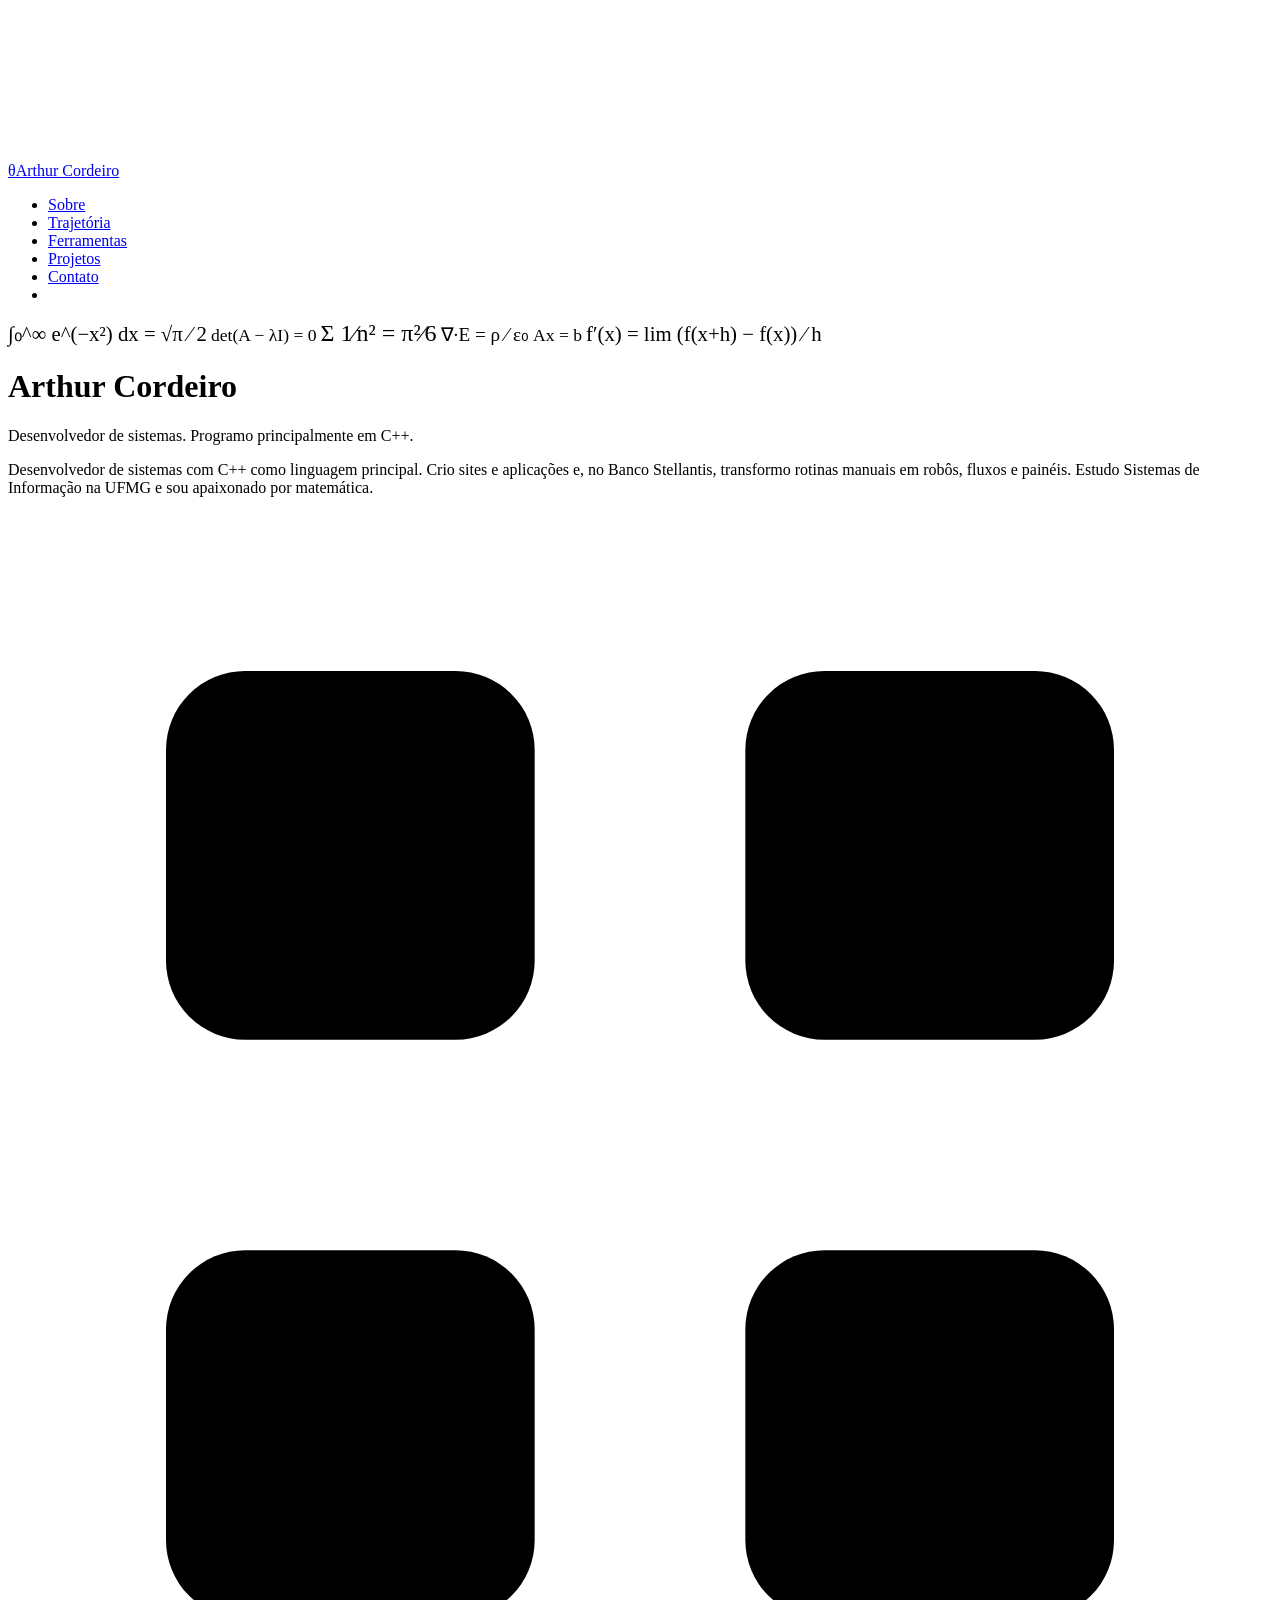
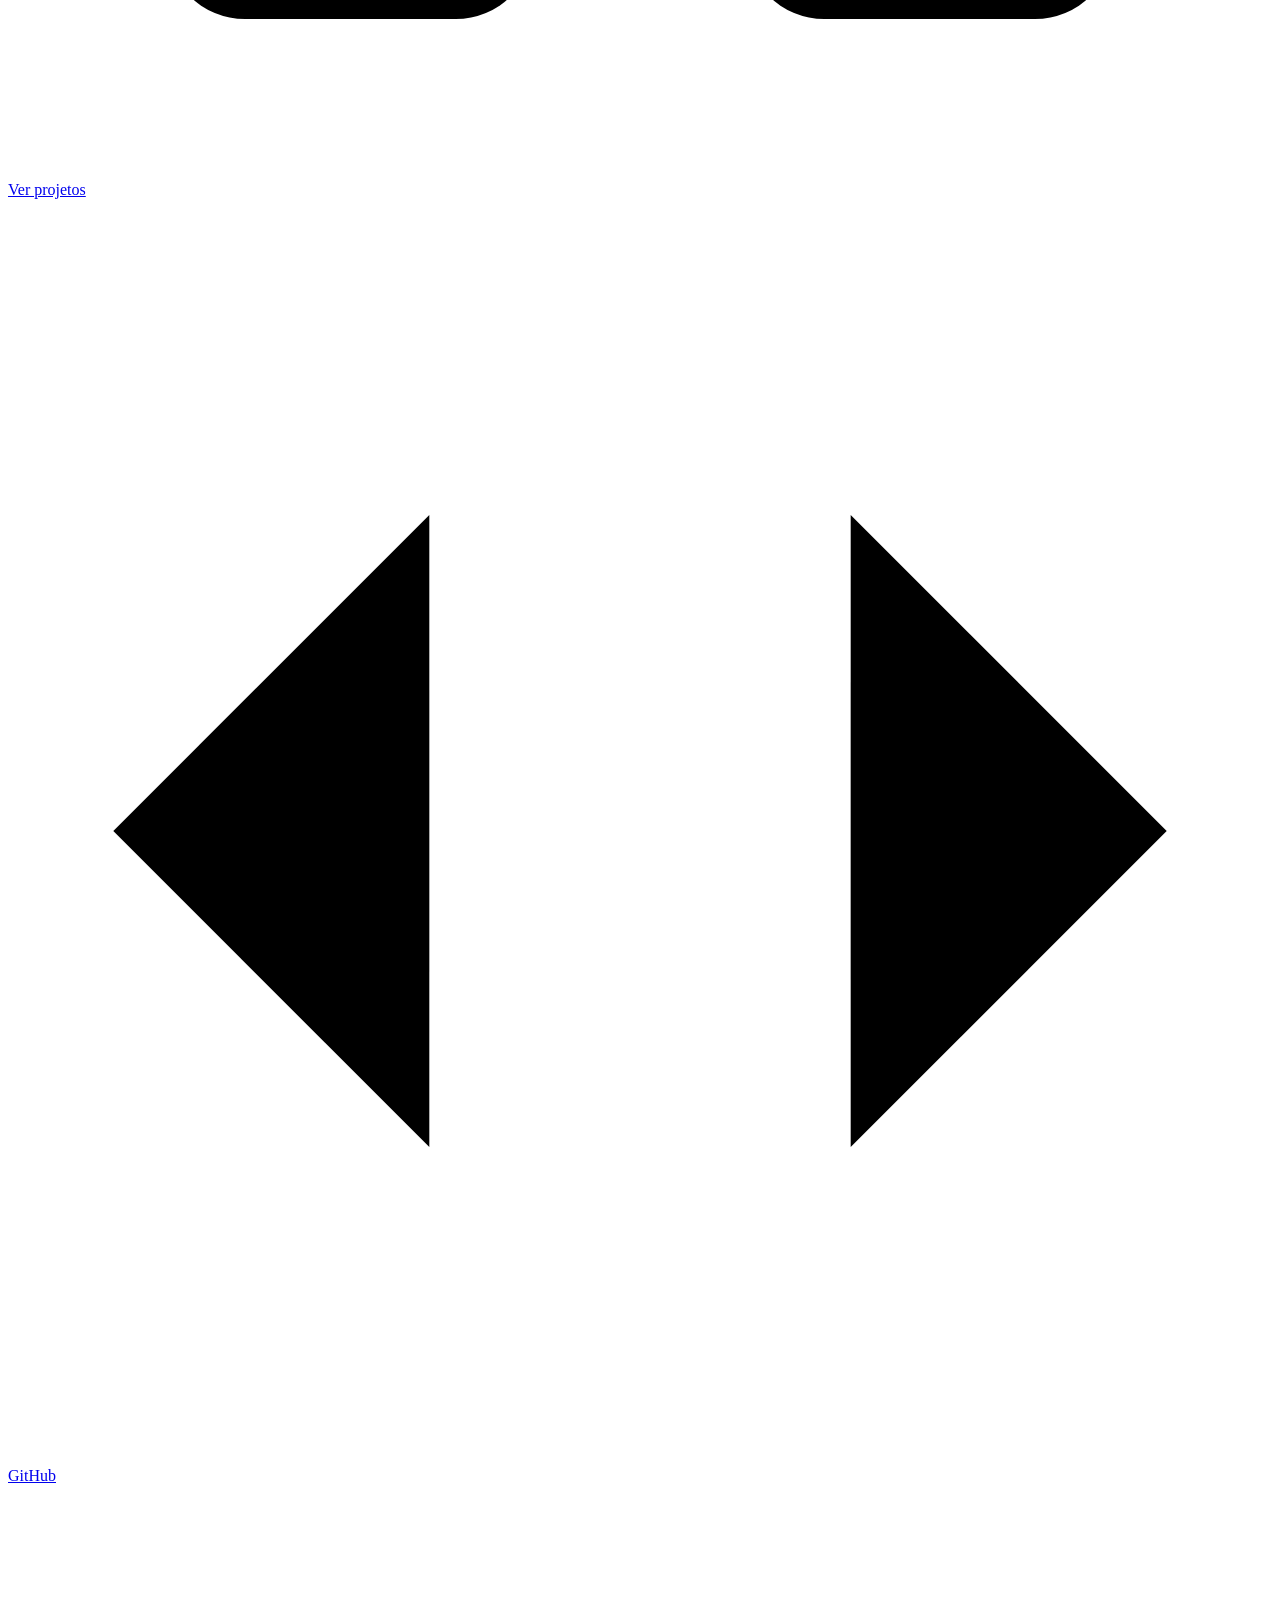
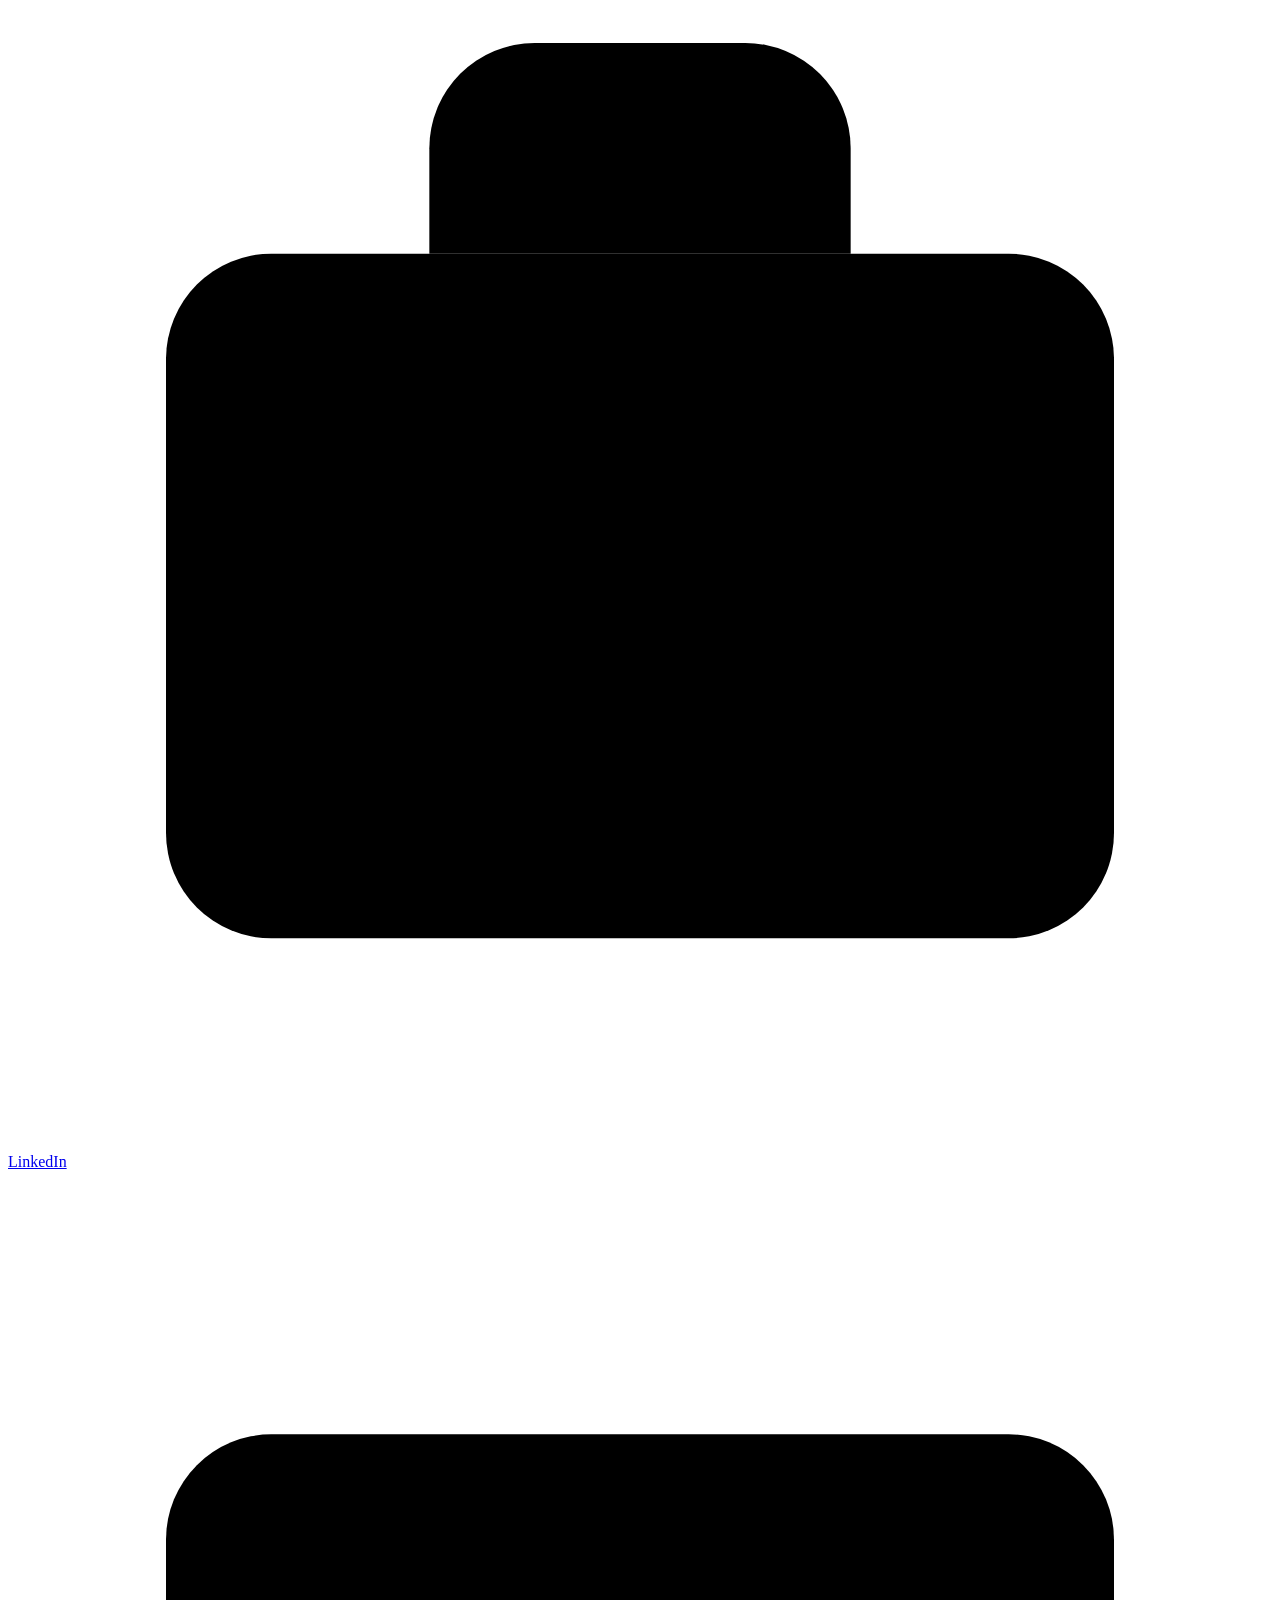
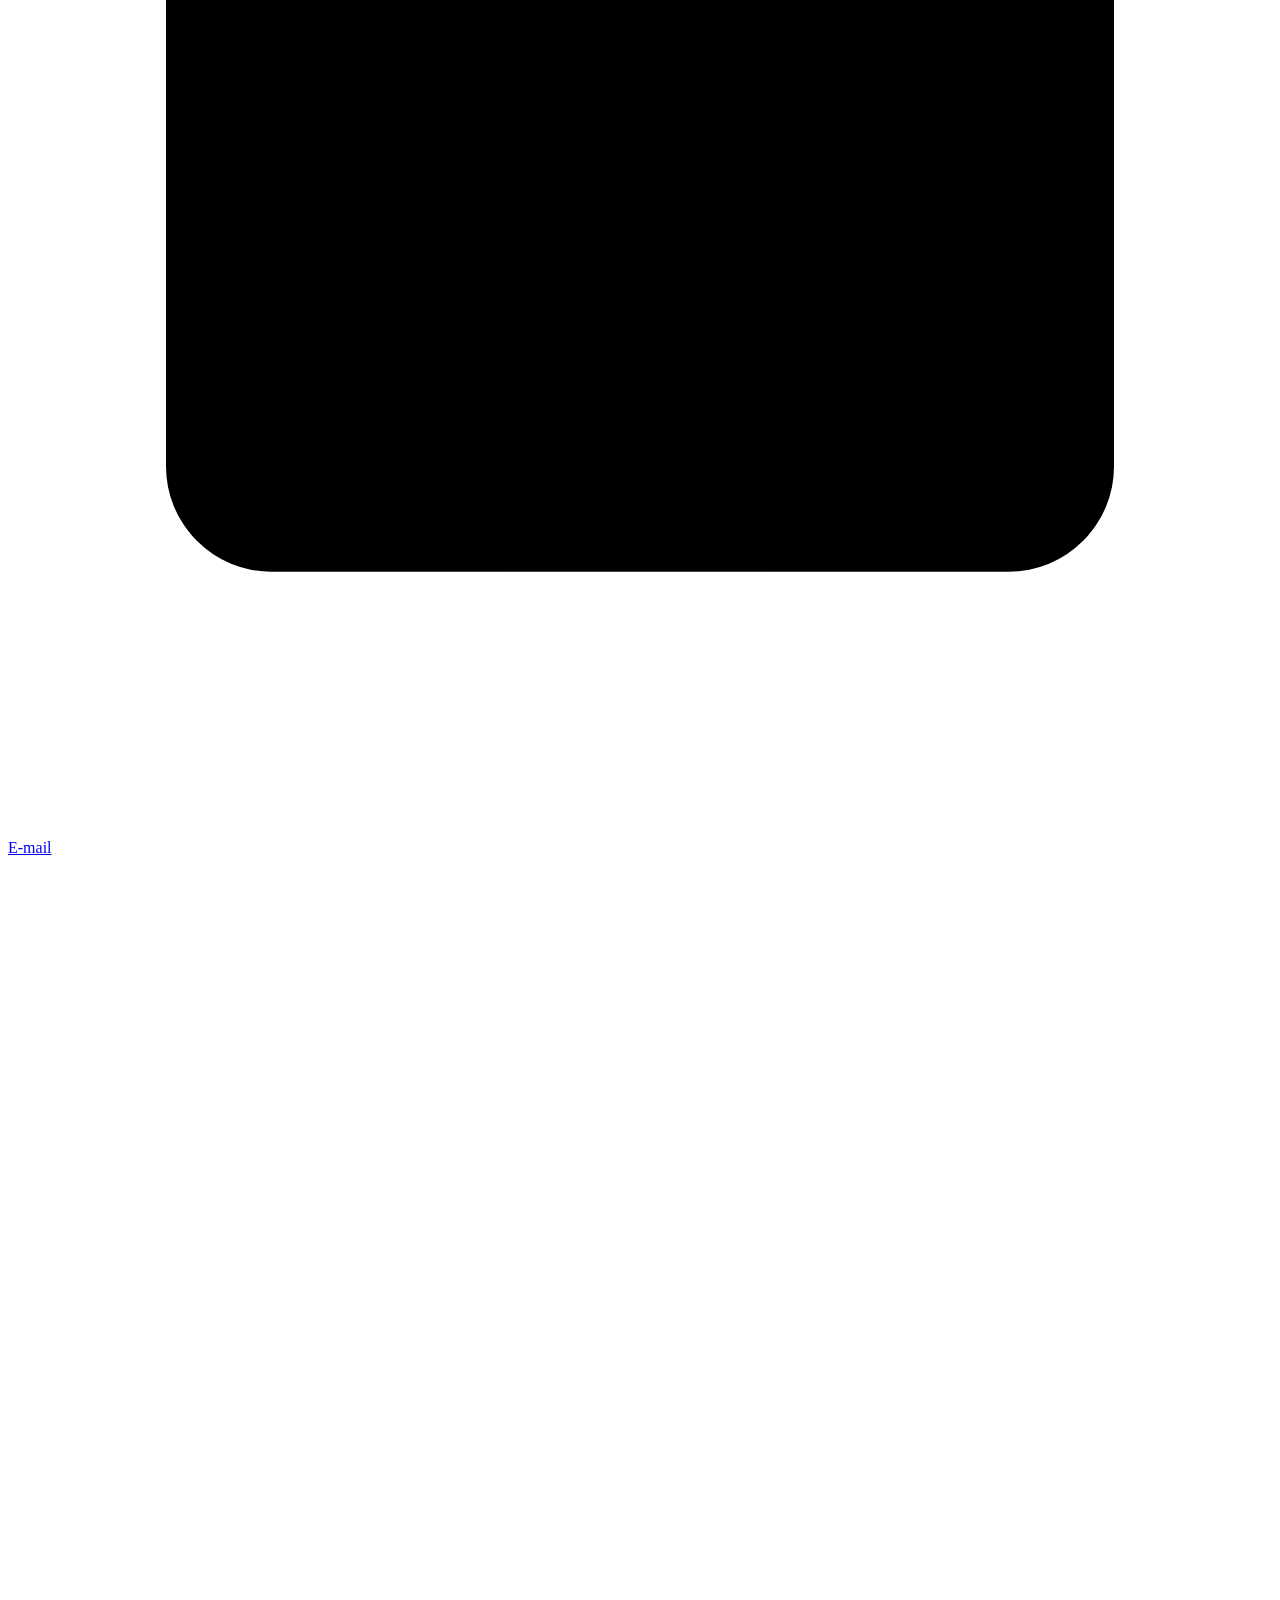
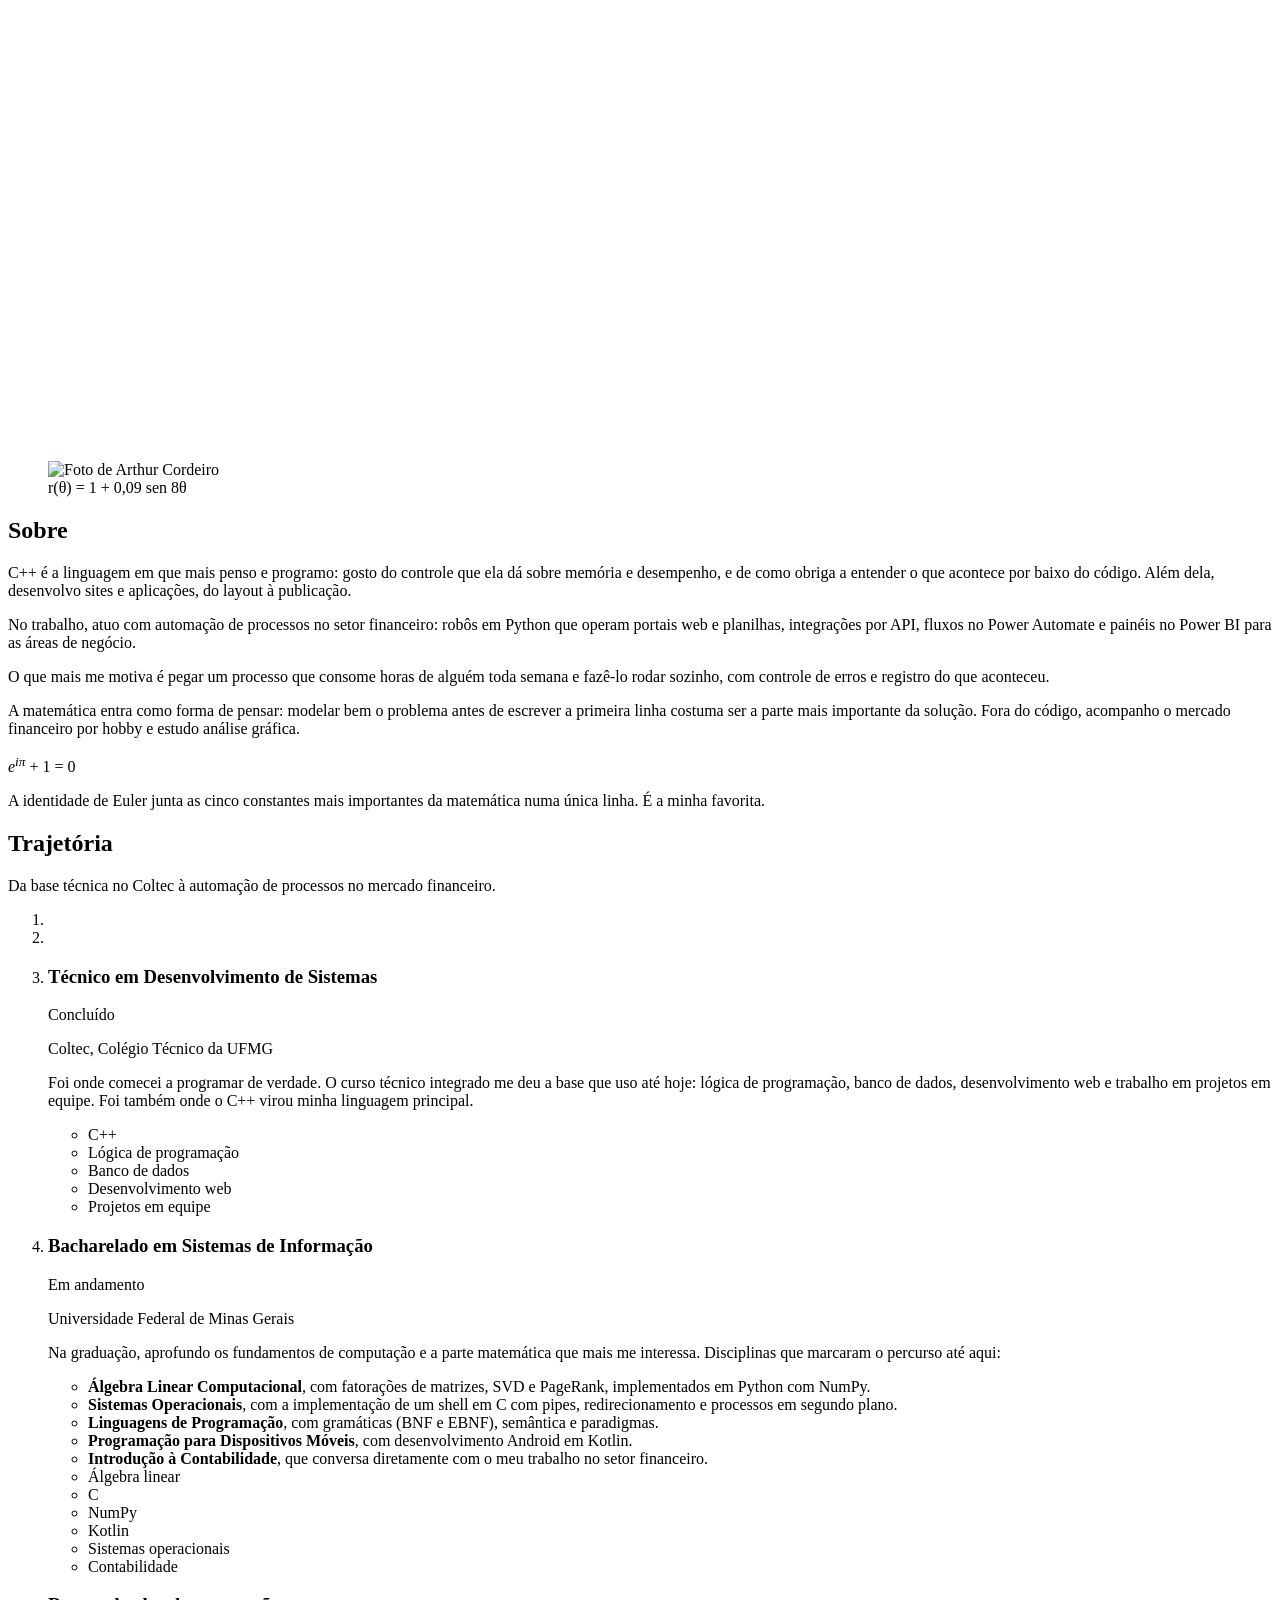
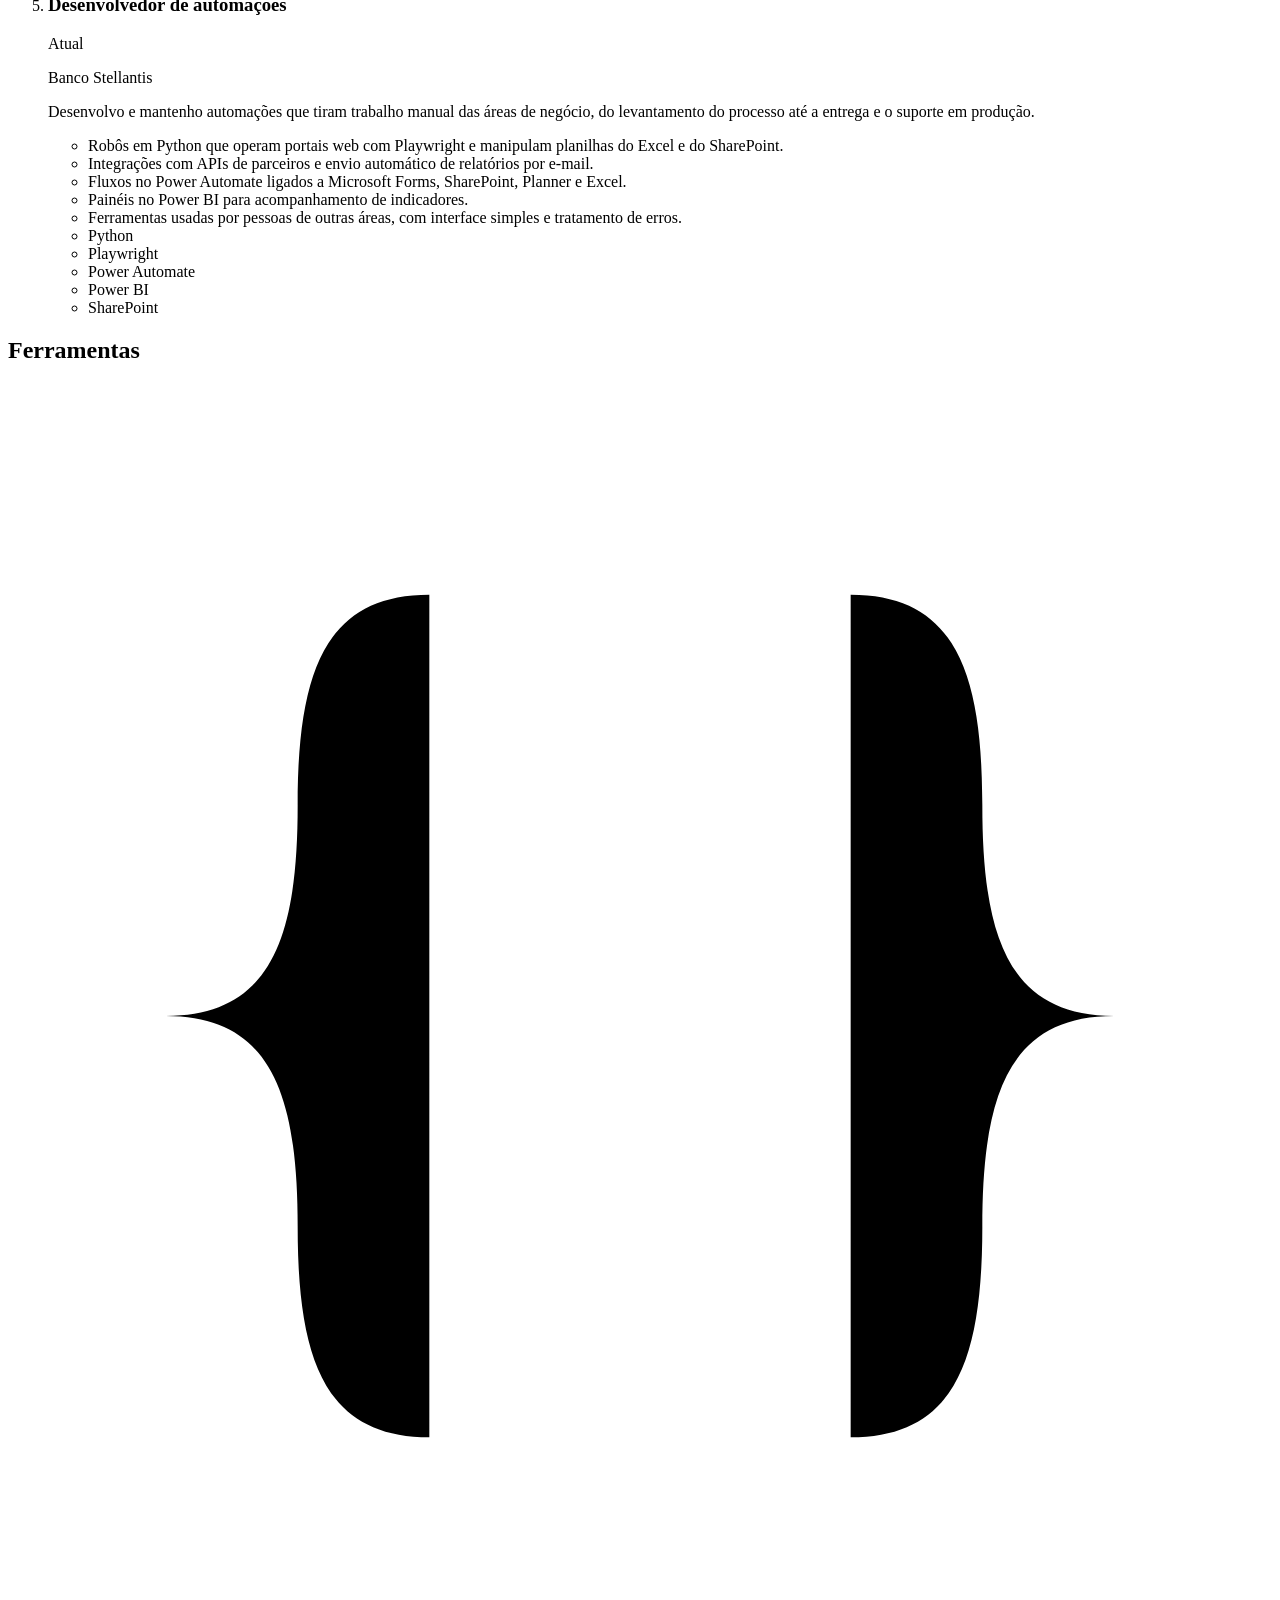
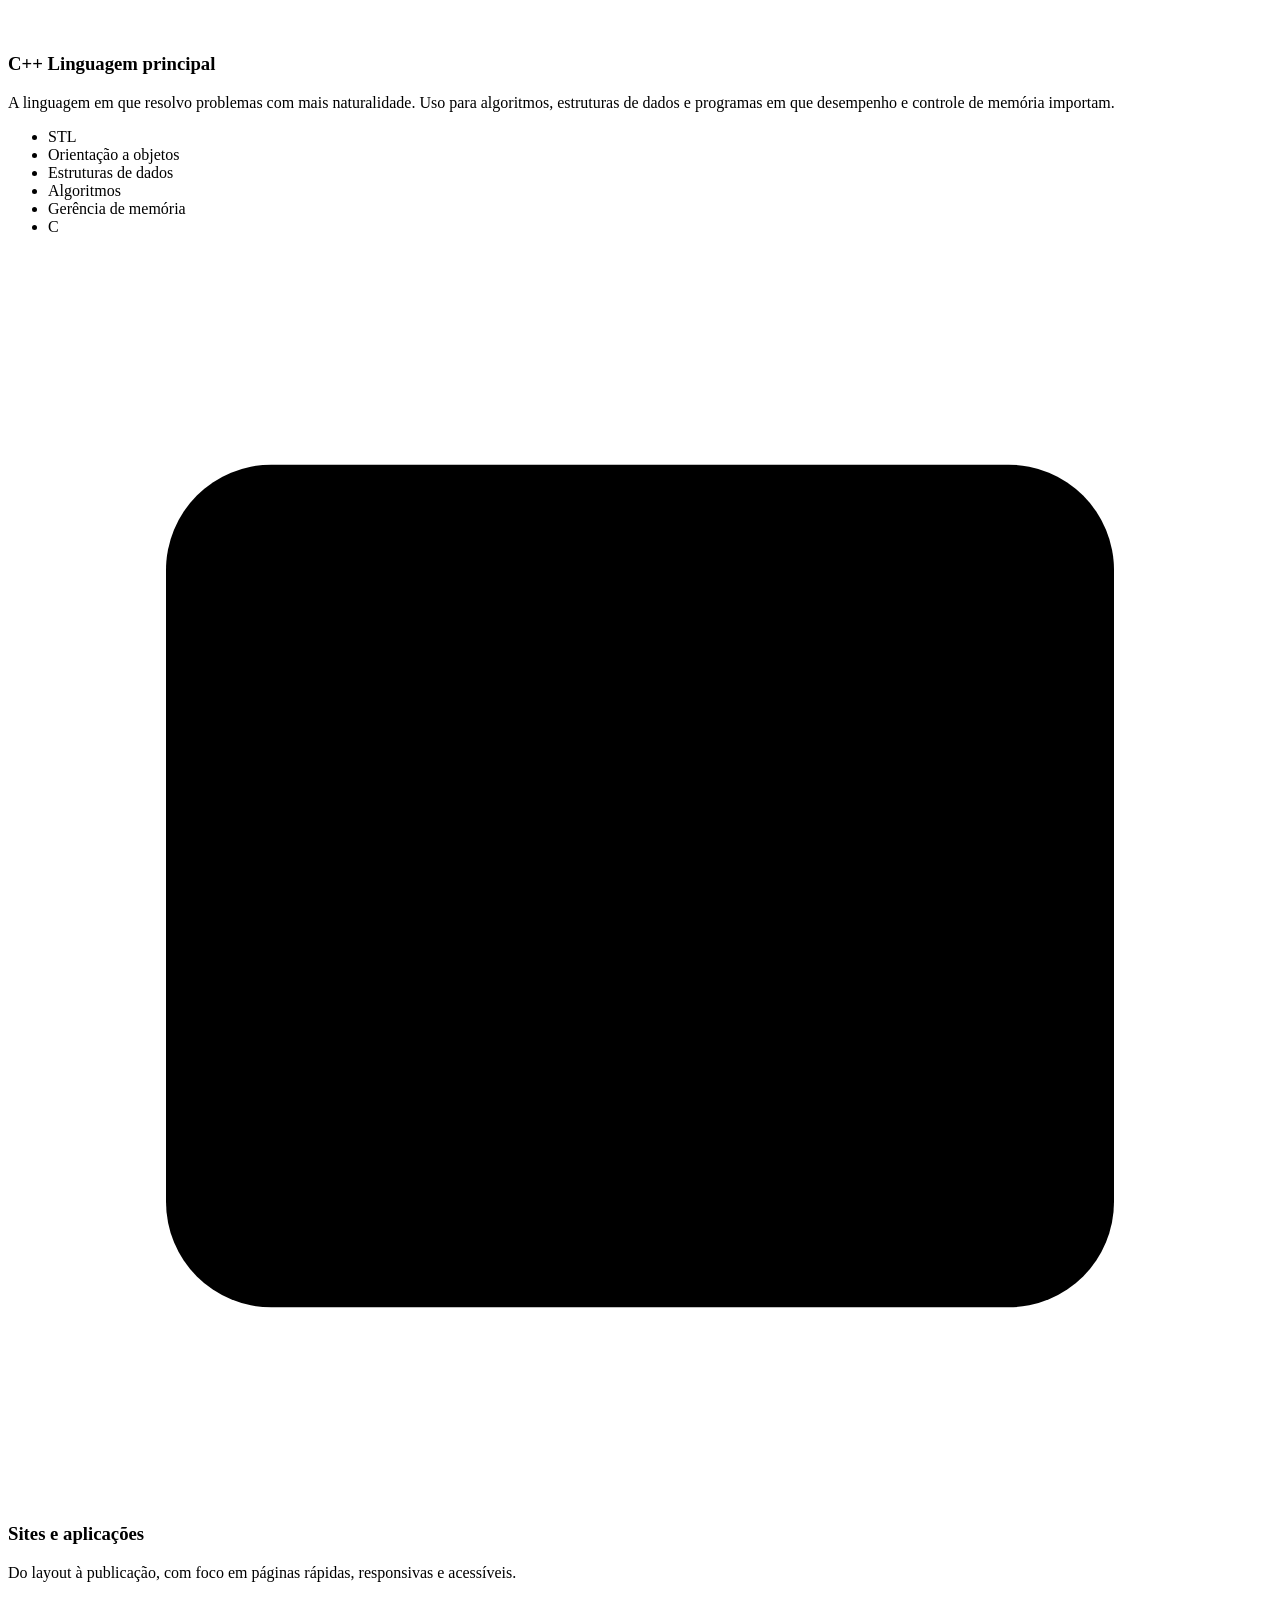
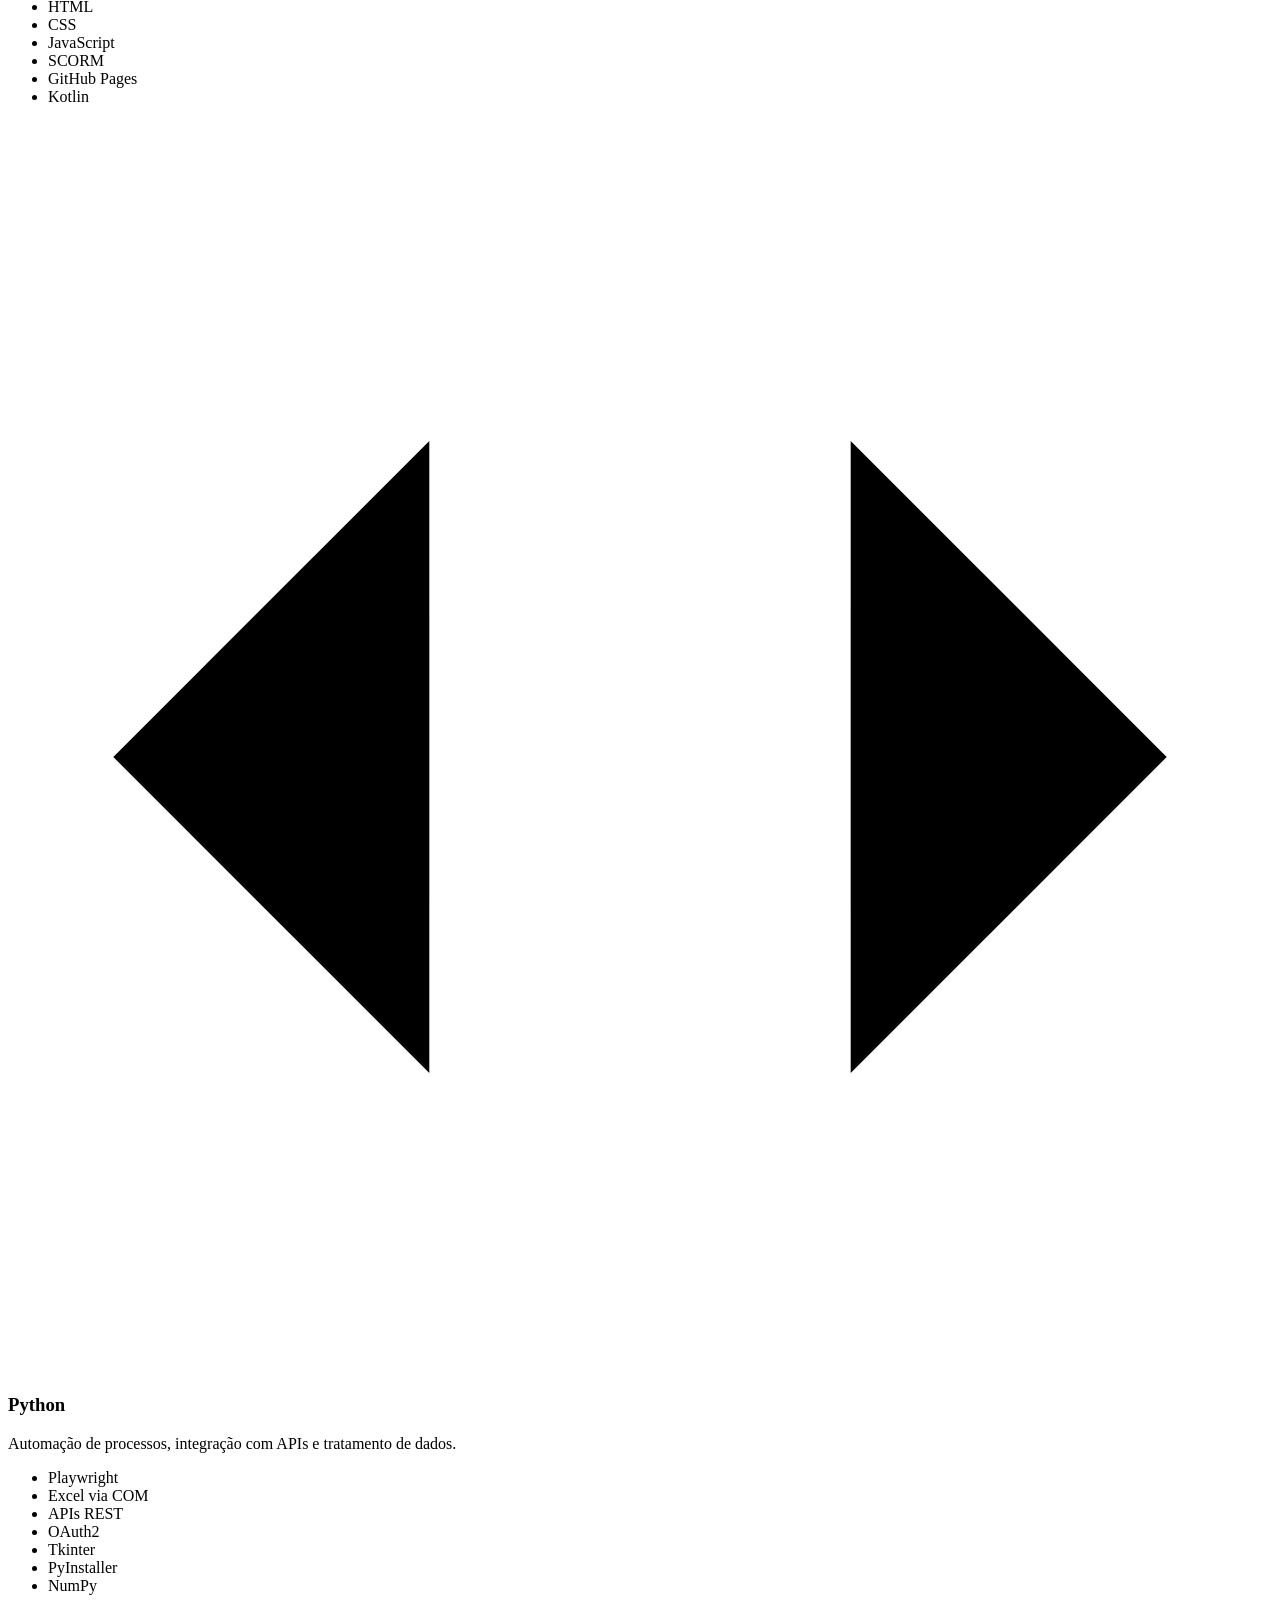
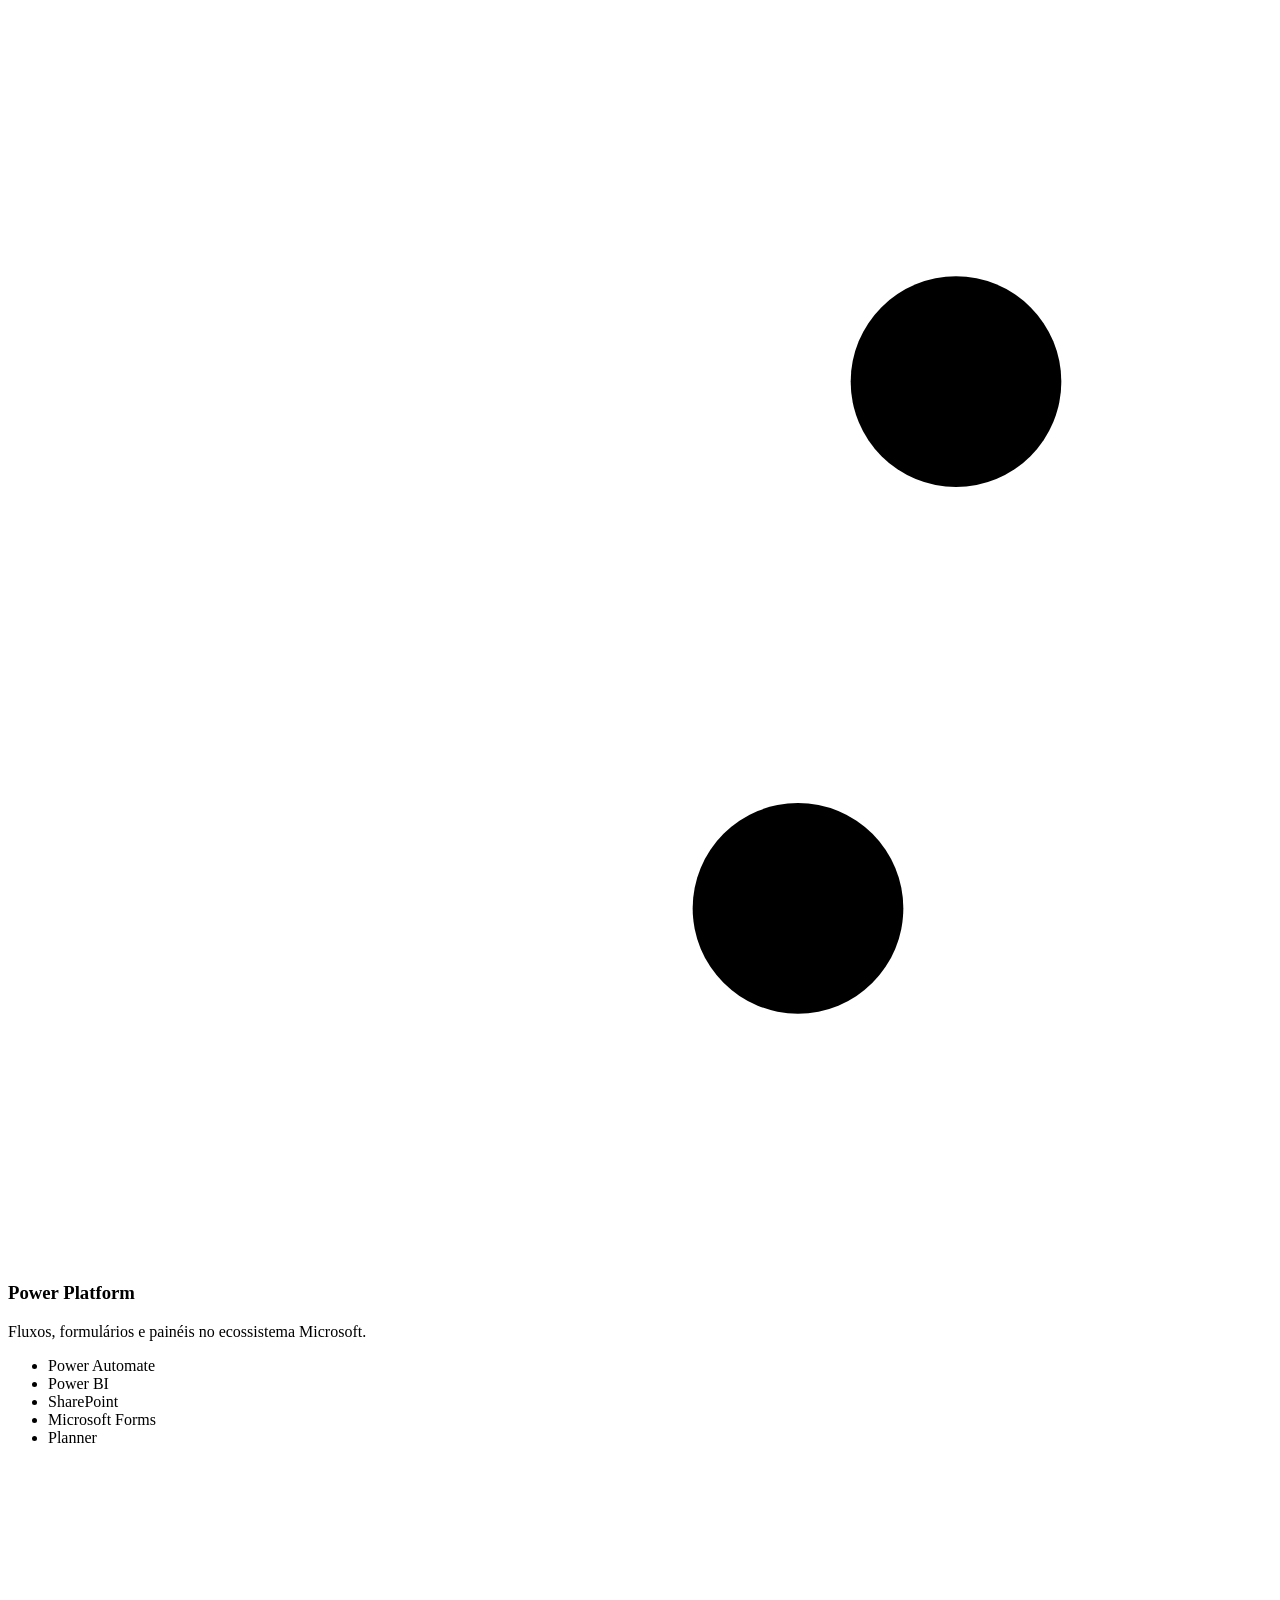
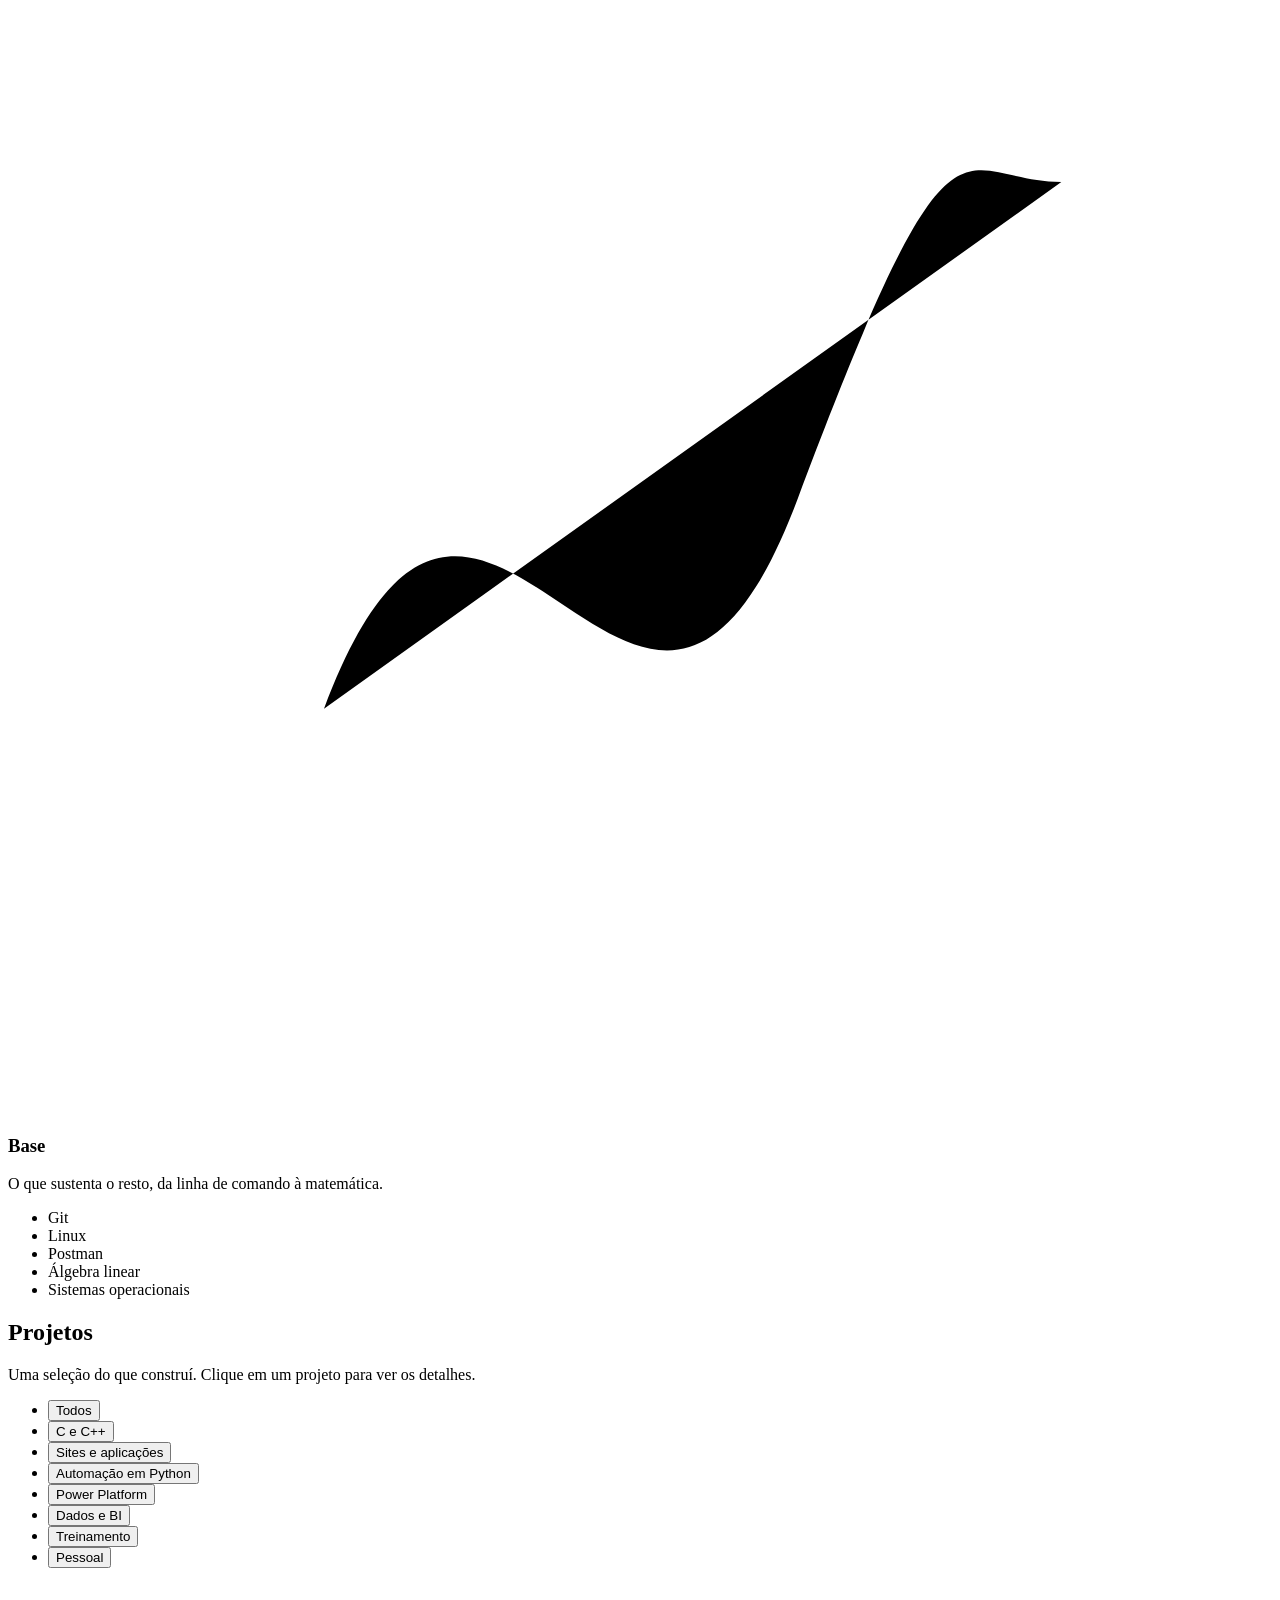
==== commit d6d788ad: "Add files via upload" ====
--- a/index.html
+++ b/index.html
@@ -4,367 +4,17 @@
   <meta charset="utf-8">
   <meta name="viewport" content="width=device-width, initial-scale=1">
   <title>Arthur Cordeiro</title>
-  <meta name="description" content="Arthur Cordeiro, desenvolvedor de sistemas. Automações em Python e no ecossistema Microsoft, estudante de Sistemas de Informação na UFMG.">
-  <link rel="icon" href="data:image/svg+xml,%3Csvg xmlns='http://www.w3.org/2000/svg' viewBox='0 0 64 64'%3E%3Crect width='64' height='64' rx='14' fill='%232346B8'/%3E%3Ctext x='32' y='45' font-family='Georgia,serif' font-size='38' font-style='italic' fill='white' text-anchor='middle'%3E%CE%B8%3C/text%3E%3C/svg%3E">
+  <meta name="description" content="Arthur Cordeiro, desenvolvedor de sistemas. C++ como linguagem principal, sites e aplicações, automações em Python e no ecossistema Microsoft. Sistemas de Informação na UFMG.">
+  <link rel="icon" href="img/favicon.svg" type="image/svg+xml">
   <link rel="preconnect" href="https://fonts.googleapis.com">
   <link rel="preconnect" href="https://fonts.gstatic.com" crossorigin>
   <link href="https://fonts.googleapis.com/css2?family=IBM+Plex+Sans:ital,wght@0,400;0,500;0,600;1,400&family=STIX+Two+Text:ital,wght@0,500;0,600;1,500&display=swap" rel="stylesheet">
-  <style>
-    :root {
-      --paper: #F6F8FB;
-      --paper-raised: rgba(255, 255, 255, 0.78);
-      --grid: rgba(35, 70, 184, 0.05);
-      --grid-strong: rgba(35, 70, 184, 0.09);
-      --ink: #17202C;
-      --muted: #566273;
-      --accent: #2346B8;
-      --accent-soft: rgba(35, 70, 184, 0.09);
-      --on-accent: #FFFFFF;
-      --rule: #D9DFE8;
-      --ok: #1C7C54;
-      --ok-soft: rgba(28, 124, 84, 0.1);
-      --wip: #9A5B00;
-      --wip-soft: rgba(154, 91, 0, 0.1);
-      --curve-a: 35, 70, 184;
-      --curve-b: 120, 90, 200;
-      --serif: "STIX Two Text", Georgia, serif;
-      --sans: "IBM Plex Sans", system-ui, sans-serif;
-      --nav-h: 60px;
-    }
-    @media (prefers-color-scheme: dark) {
-      :root {
-        --paper: #111925;
-        --paper-raised: rgba(22, 32, 47, 0.82);
-        --grid: rgba(143, 176, 255, 0.05);
-        --grid-strong: rgba(143, 176, 255, 0.09);
-        --ink: #E5EAF1;
-        --muted: #9BA7B6;
-        --accent: #8FB0FF;
-        --accent-soft: rgba(143, 176, 255, 0.12);
-        --on-accent: #0E1622;
-        --rule: #263243;
-        --ok: #6FD3A4;
-        --ok-soft: rgba(111, 211, 164, 0.12);
-        --wip: #F2B65C;
-        --wip-soft: rgba(242, 182, 92, 0.12);
-        --curve-a: 143, 176, 255;
-        --curve-b: 190, 160, 255;
-      }
-    }
-
-    * { box-sizing: border-box; }
-    html { scroll-behavior: smooth; scroll-padding-top: calc(var(--nav-h) + 16px); -webkit-text-size-adjust: 100%; }
-    @media (prefers-reduced-motion: reduce) { html { scroll-behavior: auto; } }
-    body {
-      margin: 0;
-      background-color: var(--paper);
-      background-image:
-        linear-gradient(var(--grid-strong) 1px, transparent 1px),
-        linear-gradient(90deg, var(--grid-strong) 1px, transparent 1px),
-        linear-gradient(var(--grid) 1px, transparent 1px),
-        linear-gradient(90deg, var(--grid) 1px, transparent 1px);
-      background-size: 120px 120px, 120px 120px, 24px 24px, 24px 24px;
-      background-attachment: fixed;
-      color: var(--ink);
-      font-family: var(--sans);
-      font-size: 17px;
-      line-height: 1.6;
-      overflow-x: hidden;
-    }
-
-    /* Fundo: curvas e crosshair */
-    #field { position: fixed; inset: 0; width: 100%; height: 100%; z-index: 0; pointer-events: none; }
-    .formulas { position: absolute; inset: 0; z-index: 0; pointer-events: none; overflow: hidden; }
-    .formulas span {
-      position: absolute;
-      font-family: var(--serif);
-      font-style: italic;
-      color: var(--accent);
-      opacity: 0.13;
-      white-space: nowrap;
-      user-select: none;
-    }
-    .coord {
-      position: fixed; z-index: 1; pointer-events: none;
-      font-family: var(--serif); font-style: italic; font-size: 0.85rem;
-      color: var(--accent);
-      background: var(--paper-raised);
-      padding: 1px 7px; border-radius: 4px;
-      opacity: 0; transition: opacity .2s;
-    }
-    .coord.on { opacity: 0.9; }
-
-    a { color: var(--accent); }
-    :focus-visible { outline: 2px solid var(--accent); outline-offset: 3px; border-radius: 6px; }
-
-    .page { position: relative; z-index: 2; max-width: 980px; margin: 0 auto; padding: 0 20px; }
-
-    /* Navegação */
-    .nav {
-      position: sticky; top: 0; z-index: 10;
-      height: var(--nav-h);
-      background: color-mix(in srgb, var(--paper) 82%, transparent);
-      backdrop-filter: blur(10px); -webkit-backdrop-filter: blur(10px);
-      border-bottom: 1px solid var(--rule);
-    }
-    .nav-inner { max-width: 980px; height: 100%; margin: 0 auto; padding: 0 20px; display: flex; align-items: center; justify-content: space-between; gap: 16px; }
-    .brand { display: flex; align-items: center; gap: 10px; text-decoration: none; color: var(--ink); font-weight: 600; }
-    .brand-mark {
-      width: 32px; height: 32px; border-radius: 9px;
-      display: grid; place-items: center;
-      background: var(--accent); color: var(--on-accent);
-      font-family: var(--serif); font-style: italic; font-size: 1.15rem;
-    }
-    .nav-links { position: relative; display: flex; gap: 4px; margin: 0; padding: 0; list-style: none; overflow-x: auto; scrollbar-width: none; }
-    .nav-links::-webkit-scrollbar { display: none; }
-    @media (max-width: 680px) { .nav-links { -webkit-mask-image: linear-gradient(90deg, #000 85%, transparent); mask-image: linear-gradient(90deg, #000 85%, transparent); } }
-    .nav-links a {
-      display: block; padding: 7px 12px; border-radius: 8px;
-      color: var(--muted); text-decoration: none; font-size: 0.95rem; font-weight: 500; white-space: nowrap;
-      transition: color .2s, background-color .2s;
-    }
-    .nav-links a:hover { color: var(--ink); background: var(--accent-soft); }
-    .nav-links a.active { color: var(--accent); }
-    .nav-indicator {
-      position: absolute; bottom: 0; height: 2px; border-radius: 2px;
-      background: var(--accent);
-      transition: transform .35s cubic-bezier(.3,.7,.2,1), width .35s cubic-bezier(.3,.7,.2,1);
-      width: 0;
-    }
-
-    /* Botões */
-    .btn {
-      display: inline-flex; align-items: center; gap: 9px;
-      height: 44px; padding: 0 18px;
-      border-radius: 11px; border: 1px solid var(--rule);
-      background: var(--paper-raised);
-      color: var(--ink); font: 500 0.97rem var(--sans);
-      text-decoration: none; cursor: pointer;
-      transition: border-color .2s, background-color .2s, color .2s, transform .15s;
-    }
-    .btn svg { width: 18px; height: 18px; flex: none; stroke: currentColor; fill: none; stroke-width: 1.8; stroke-linecap: round; stroke-linejoin: round; }
-    .btn:hover { border-color: var(--accent); color: var(--accent); }
-    .btn:active { transform: translateY(1px); }
-    .btn-primary { background: var(--accent); border-color: var(--accent); color: var(--on-accent); }
-    .btn-primary:hover { color: var(--on-accent); background: color-mix(in srgb, var(--accent) 88%, var(--ink)); }
-    .btn-icon { width: 44px; padding: 0; justify-content: center; }
-    .btn-row { display: flex; flex-wrap: wrap; gap: 10px; }
-    .sr-only { position: absolute; width: 1px; height: 1px; overflow: hidden; clip: rect(0 0 0 0); white-space: nowrap; }
-
-    /* Hero */
-    .hero {
-      display: grid; grid-template-columns: 1fr auto; gap: 48px; align-items: center;
-      min-height: calc(92vh - var(--nav-h));
-      padding: 56px 0 72px;
-    }
-    .hero h1 {
-      font-family: var(--serif); font-weight: 600;
-      font-size: clamp(2.8rem, 7.5vw, 4.6rem);
-      line-height: 1.02; letter-spacing: -0.015em;
-      margin: 0 0 18px;
-    }
-    .role {
-      font-size: clamp(1.15rem, 2.4vw, 1.4rem);
-      margin: 0 0 16px; min-height: 2.2em;
-      color: var(--ink);
-    }
-    .role .typed { color: var(--accent); font-weight: 500; }
-    .role .caret { display: inline-block; width: 2px; height: 1.1em; margin-left: 3px; vertical-align: -0.18em; background: var(--accent); animation: blink 1s steps(1) infinite; }
-    @keyframes blink { 50% { opacity: 0; } }
-    .hero .lead { font-size: 1.08rem; color: var(--muted); max-width: 31em; margin: 0 0 28px; }
-
-    .plot { position: relative; width: 320px; height: 320px; margin: 0; }
-    .plot svg { position: absolute; inset: 0; width: 100%; height: 100%; overflow: visible; }
-    .plot .axis { stroke: var(--rule); stroke-width: 1; }
-    .plot .tick { stroke: var(--rule); stroke-width: 1; }
-    .plot .curve { fill: none; stroke: var(--accent); stroke-width: 1.7; stroke-linejoin: round; }
-    .plot .curve2 { fill: none; stroke: var(--accent); stroke-width: 1; opacity: 0.35; stroke-dasharray: 3 5; }
-    .plot .dot { fill: var(--accent); }
-    .plot img {
-      position: absolute; top: 50%; left: 50%;
-      width: 196px; height: 196px;
-      transform: translate(-50%, -50%);
-      border-radius: 50%; object-fit: cover;
-      border: 5px solid var(--paper);
-      box-shadow: 0 0 0 1px var(--rule);
-      background: var(--rule);
-    }
-    .plot figcaption {
-      position: absolute; left: 0; right: 0; bottom: -30px;
-      text-align: center; font-family: var(--serif); font-style: italic; font-size: 0.95rem; color: var(--muted);
-    }
-
-    /* Seções */
-    section { padding: 72px 0; }
-    .section-head { display: flex; align-items: baseline; justify-content: space-between; gap: 16px; flex-wrap: wrap; margin-bottom: 28px; }
-    .section-head h2 {
-      font-family: var(--serif); font-weight: 600;
-      font-size: clamp(1.9rem, 4vw, 2.5rem); line-height: 1.1; margin: 0;
-    }
-    .section-head p { margin: 0; color: var(--muted); max-width: 34em; }
-
-    .panel {
-      background: var(--paper-raised);
-      border: 1px solid var(--rule);
-      border-radius: 16px;
-      backdrop-filter: blur(4px); -webkit-backdrop-filter: blur(4px);
-    }
-
-    /* Sobre */
-    .about { display: grid; grid-template-columns: 1.5fr 1fr; gap: 24px; align-items: start; }
-    .about-text { padding: 28px 30px; }
-    .about-text p { margin: 0 0 14px; }
-    .about-text p:last-child { margin-bottom: 0; }
-    .euler { padding: 28px 26px; text-align: center; }
-    .euler .eq { font-family: var(--serif); font-size: 2.3rem; line-height: 1.2; margin: 6px 0 14px; }
-    .euler .eq i { font-style: italic; }
-    .euler .eq sup { font-size: 0.55em; }
-    .euler p { margin: 0; color: var(--muted); font-size: 0.95rem; }
-
-    /* Trajetória */
-    .timeline { position: relative; list-style: none; margin: 0; padding: 0 0 0 44px; }
-    .timeline .track, .timeline .progress {
-      position: absolute; left: 14px; top: 8px; width: 2px; border-radius: 2px;
-    }
-    .timeline .track { bottom: 8px; background: var(--rule); }
-    .timeline .progress { height: 0; background: var(--accent); }
-    .step { position: relative; margin-bottom: 22px; }
-    .step:last-child { margin-bottom: 0; }
-    .step .node {
-      position: absolute; left: -38px; top: 26px;
-      width: 18px; height: 18px; border-radius: 50%;
-      background: var(--paper); border: 2px solid var(--accent);
-    }
-    .step.now .node { background: var(--accent); box-shadow: 0 0 0 5px var(--accent-soft); }
-    .step .card { padding: 22px 24px; }
-    .step-top { display: flex; flex-wrap: wrap; align-items: center; gap: 8px 12px; margin-bottom: 4px; }
-    .step h3 { font-size: 1.15rem; font-weight: 600; margin: 0; }
-    .step .org { color: var(--muted); margin: 0 0 12px; font-weight: 500; }
-    .step p { margin: 0 0 12px; }
-    .step ul { margin: 0 0 14px; padding-left: 20px; }
-    .step li { margin-bottom: 4px; }
-    .tag {
-      display: inline-flex; align-items: center; gap: 6px;
-      padding: 2px 10px; border-radius: 999px;
-      font-size: 0.82rem; font-weight: 500;
-      background: var(--accent-soft); color: var(--accent);
-    }
-    .tag.ok { background: var(--ok-soft); color: var(--ok); }
-    .tag.wip { background: var(--wip-soft); color: var(--wip); }
-    .tag.ok::before, .tag.wip::before { content: ""; width: 6px; height: 6px; border-radius: 50%; background: currentColor; }
-    .chips { display: flex; flex-wrap: wrap; gap: 6px; margin: 0; padding: 0; list-style: none; }
-    .chips li {
-      padding: 3px 10px; border-radius: 7px;
-      border: 1px solid var(--rule); font-size: 0.85rem; color: var(--muted);
-      background: var(--paper);
-    }
-
-    .js .reveal { opacity: 0; transform: translateY(14px); transition: opacity .6s ease, transform .6s cubic-bezier(.2,.7,.2,1); }
-    .js .reveal.in { opacity: 1; transform: none; }
-
-    /* Ferramentas */
-    .skills { display: grid; grid-template-columns: repeat(3, 1fr); gap: 16px; }
-    .skill { padding: 22px 22px 24px; }
-    .skill h3 { display: flex; align-items: center; gap: 10px; font-size: 1.05rem; margin: 0 0 6px; }
-    .skill h3 svg { width: 22px; height: 22px; stroke: var(--accent); fill: none; stroke-width: 1.7; stroke-linecap: round; stroke-linejoin: round; }
-    .skill p { margin: 0 0 14px; color: var(--muted); font-size: 0.95rem; }
-
-    /* Projetos */
-    .filters { display: flex; flex-wrap: wrap; gap: 8px; margin: 0 0 24px; padding: 0; list-style: none; }
-    .filter {
-      display: inline-flex; align-items: center; gap: 8px;
-      height: 38px; padding: 0 14px; border-radius: 10px;
-      border: 1px solid var(--rule); background: var(--paper-raised);
-      color: var(--muted); font: 500 0.92rem var(--sans); cursor: pointer;
-      transition: color .2s, border-color .2s, background-color .2s;
-    }
-    .filter:hover { color: var(--ink); border-color: var(--accent); }
-    .filter[aria-pressed="true"] { background: var(--accent); border-color: var(--accent); color: var(--on-accent); }
-    .filter .count { font-size: 0.8rem; opacity: 0.75; }
-
-    .projects { display: grid; grid-template-columns: repeat(auto-fill, minmax(290px, 1fr)); gap: 16px; align-items: start; }
-    .project {
-      position: relative; display: flex; flex-direction: column;
-      padding: 22px 22px 18px; overflow: hidden;
-      transition: border-color .25s, opacity .3s, transform .3s;
-    }
-    .project::before {
-      content: ""; position: absolute; left: 0; top: 0; height: 3px; width: 100%;
-      background: var(--accent); transform: scaleX(0); transform-origin: left;
-      transition: transform .4s cubic-bezier(.3,.7,.2,1);
-    }
-    .project:hover, .project.open { border-color: color-mix(in srgb, var(--accent) 45%, var(--rule)); }
-    .project:hover::before, .project.open::before { transform: scaleX(1); }
-    .project.hide { display: none; }
-    .project.enter { opacity: 0; transform: scale(.97); }
-    .project-top { display: flex; align-items: center; justify-content: space-between; gap: 10px; margin-bottom: 14px; }
-    .project-icon {
-      width: 40px; height: 40px; border-radius: 11px;
-      display: grid; place-items: center;
-      background: var(--accent-soft);
-    }
-    .project-icon svg { width: 21px; height: 21px; stroke: var(--accent); fill: none; stroke-width: 1.7; stroke-linecap: round; stroke-linejoin: round; }
-    .project h3 { font-family: var(--serif); font-weight: 600; font-size: 1.3rem; line-height: 1.2; margin: 0 0 4px; }
-    .project .kind { color: var(--muted); font-size: 0.88rem; margin: 0 0 10px; }
-    .project .summary { margin: 0 0 14px; }
-    .details { display: grid; grid-template-rows: 0fr; transition: grid-template-rows .35s cubic-bezier(.3,.7,.2,1); }
-    .details > div { overflow: hidden; }
-    .project.open .details { grid-template-rows: 1fr; }
-    .details ul { margin: 0 0 14px; padding-left: 20px; }
-    .details li { margin-bottom: 5px; font-size: 0.95rem; }
-    .project .chips { margin-bottom: 4px; }
-    .project-foot { display: flex; align-items: center; justify-content: space-between; gap: 10px; margin-top: auto; padding-top: 8px; }
-    .project-foot .toggle { margin-left: auto; }
-    .toggle {
-      display: inline-flex; align-items: center; gap: 6px;
-      padding: 6px 10px 6px 12px; margin-right: -6px; border-radius: 8px;
-      border: none; background: transparent; color: var(--accent);
-      font: 500 0.9rem var(--sans); cursor: pointer;
-    }
-    .toggle:hover { background: var(--accent-soft); }
-    .toggle svg { width: 16px; height: 16px; stroke: currentColor; fill: none; stroke-width: 2; stroke-linecap: round; stroke-linejoin: round; transition: transform .3s; }
-    .project.open .toggle svg { transform: rotate(180deg); }
-    .project-link { font-size: 0.9rem; font-weight: 500; text-decoration: none; }
-    .project-link:hover { text-decoration: underline; text-underline-offset: 3px; }
-
-    /* Contato */
-    .contact { padding: 40px 36px; display: grid; grid-template-columns: 1.3fr 1fr; gap: 28px; align-items: center; }
-    .contact h2 { font-family: var(--serif); font-weight: 600; font-size: clamp(1.8rem, 4vw, 2.4rem); line-height: 1.15; margin: 0 0 10px; }
-    .contact p { margin: 0; color: var(--muted); }
-    .contact .btn-row { justify-content: flex-end; }
-    .copied { color: var(--ok); font-size: 0.9rem; min-height: 1.4em; margin-top: 10px; text-align: right; }
-
-    footer { position: relative; z-index: 2; padding: 32px 20px 48px; text-align: center; color: var(--muted); font-size: 0.9rem; }
-
-    @media (max-width: 860px) {
-      .about, .contact { grid-template-columns: 1fr; }
-      .skills { grid-template-columns: 1fr; }
-      .contact .btn-row { justify-content: flex-start; }
-      .copied { text-align: left; }
-    }
-    @media (max-width: 680px) {
-      .nav .brand span:last-child { display: none; }
-      .hero { grid-template-columns: 1fr; gap: 52px; min-height: 0; padding: 40px 0 56px; }
-      .plot { order: -1; margin: 0 auto; width: 260px; height: 260px; }
-      .plot img { width: 158px; height: 158px; }
-      section { padding: 52px 0; }
-      .about-text, .contact { padding: 24px 22px; }
-      .timeline { padding-left: 34px; }
-      .timeline .track, .timeline .progress { left: 8px; }
-      .step .node { left: -34px; }
-      .formulas { display: none; }
-    }
-
-    @media (prefers-reduced-motion: no-preference) {
-      .curve.draw { animation: draw 2.6s cubic-bezier(.45,.05,.25,1) forwards; }
-      @keyframes draw { to { stroke-dashoffset: 0; } }
-    }
-    @media (prefers-reduced-motion: reduce) {
-      .js .reveal { opacity: 1; transform: none; transition: none; }
-      .role .caret { animation: none; }
-      .details, .project, .project::before, .nav-indicator { transition: none; }
-    }
-  </style>
+  <link rel="stylesheet" href="css/base.css">
+  <link rel="stylesheet" href="css/home.css">
+  <script>document.documentElement.classList.add("js");</script>
+  <script src="js/background.js" defer></script>
+  <script src="js/nav.js" defer></script>
+  <script src="js/home.js" defer></script>
 </head>
 <body>
   <canvas id="field" aria-hidden="true"></canvas>
@@ -397,18 +47,18 @@
     <header class="hero">
       <div>
         <h1>Arthur Cordeiro</h1>
-        <p class="role" aria-live="polite"><span class="sr-only">Desenvolvedor de sistemas. </span><span class="typed" id="typed">Automatizo processos em Python.</span><span class="caret" aria-hidden="true"></span></p>
-        <p class="lead">Desenvolvedor de sistemas no Banco Stellantis, onde transformo rotinas manuais em robôs, fluxos e painéis. Estudo Sistemas de Informação na UFMG e sou apaixonado por matemática.</p>
+        <p class="role" aria-live="polite"><span class="sr-only">Desenvolvedor de sistemas. </span><span class="typed" id="typed">Programo principalmente em C++.</span><span class="caret" aria-hidden="true"></span></p>
+        <p class="lead">Desenvolvedor de sistemas com C++ como linguagem principal. Crio sites e aplicações e, no Banco Stellantis, transformo rotinas manuais em robôs, fluxos e painéis. Estudo Sistemas de Informação na UFMG e sou apaixonado por matemática.</p>
         <div class="btn-row">
           <a class="btn btn-primary" href="#projetos">
             <svg viewBox="0 0 24 24"><rect x="3" y="3" width="7" height="7" rx="1.5"/><rect x="14" y="3" width="7" height="7" rx="1.5"/><rect x="3" y="14" width="7" height="7" rx="1.5"/><rect x="14" y="14" width="7" height="7" rx="1.5"/></svg>
             Ver projetos
           </a>
-          <a class="btn btn-icon" href="https://github.com/arthur-cordeiro" target="_blank" rel="noopener" title="GitHub">
+          <a class="btn btn-icon" href="https://github.com/SEUUSUARIO" target="_blank" rel="noopener" title="GitHub">
             <svg viewBox="0 0 24 24"><polyline points="8 6 2 12 8 18"/><polyline points="16 6 22 12 16 18"/><line x1="13.5" y1="4" x2="10.5" y2="20"/></svg>
             <span class="sr-only">GitHub</span>
           </a>
-          <a class="btn btn-icon" href="https://www.linkedin.com/in/arthur-cordeiro-1632a3336" target="_blank" rel="noopener" title="LinkedIn">
+          <a class="btn btn-icon" href="https://www.linkedin.com/in/SEU-PERFIL" target="_blank" rel="noopener" title="LinkedIn">
             <svg viewBox="0 0 24 24"><rect x="3" y="7" width="18" height="13" rx="2"/><path d="M8 7V5a2 2 0 0 1 2-2h4a2 2 0 0 1 2 2v2"/><line x1="3" y1="13" x2="21" y2="13"/></svg>
             <span class="sr-only">LinkedIn</span>
           </a>
@@ -428,7 +78,7 @@
           <path class="curve" id="curve" d=""/>
           <circle class="dot" id="dot" r="4" cx="-20" cy="-20"/>
         </svg>
-        <img src="avatar.jpg" alt="Foto de Arthur Cordeiro" width="196" height="196">
+        <img src="img/avatar.jpg" alt="Foto de Arthur Cordeiro" width="196" height="196">
         <figcaption>r(θ) = 1 + 0,09 sen 8θ</figcaption>
       </figure>
     </header>
@@ -439,9 +89,10 @@
       </div>
       <div class="about">
         <div class="panel about-text reveal">
-          <p>Trabalho com automação de processos no setor financeiro. Na prática, isso significa escrever robôs em Python que operam portais web e planilhas, conectar sistemas por API, montar fluxos no Power Automate e entregar painéis no Power BI para as áreas de negócio.</p>
+          <p>C++ é a linguagem em que mais penso e programo: gosto do controle que ela dá sobre memória e desempenho, e de como obriga a entender o que acontece por baixo do código. Além dela, desenvolvo sites e aplicações, do layout à publicação.</p>
+          <p>No trabalho, atuo com automação de processos no setor financeiro: robôs em Python que operam portais web e planilhas, integrações por API, fluxos no Power Automate e painéis no Power BI para as áreas de negócio.</p>
           <p>O que mais me motiva é pegar um processo que consome horas de alguém toda semana e fazê-lo rodar sozinho, com controle de erros e registro do que aconteceu.</p>
-          <p>A matemática entra como forma de pensar: modelar bem o problema antes de escrever a primeira linha costuma ser a parte mais importante da solução.</p>
+          <p>A matemática entra como forma de pensar: modelar bem o problema antes de escrever a primeira linha costuma ser a parte mais importante da solução. Fora do código, acompanho o mercado financeiro por hobby e estudo análise gráfica.</p>
         </div>
         <div class="panel euler reveal">
           <div class="eq"><i>e</i><sup><i>iπ</i></sup> + 1 = 0</div>
@@ -467,8 +118,8 @@
               <span class="tag">Concluído</span>
             </div>
             <p class="org">Coltec, Colégio Técnico da UFMG</p>
-            <p>Foi onde comecei a programar de verdade. O curso técnico integrado me deu a base que uso até hoje: lógica de programação, banco de dados, desenvolvimento web e trabalho em projetos em equipe.</p>
-            <ul class="chips"><li>Lógica de programação</li><li>Banco de dados</li><li>Desenvolvimento web</li><li>Projetos em equipe</li></ul>
+            <p>Foi onde comecei a programar de verdade. O curso técnico integrado me deu a base que uso até hoje: lógica de programação, banco de dados, desenvolvimento web e trabalho em projetos em equipe. Foi também onde o C++ virou minha linguagem principal.</p>
+            <ul class="chips"><li>C++</li><li>Lógica de programação</li><li>Banco de dados</li><li>Desenvolvimento web</li><li>Projetos em equipe</li></ul>
           </article>
         </li>
 
@@ -482,12 +133,13 @@
             <p class="org">Universidade Federal de Minas Gerais</p>
             <p>Na graduação, aprofundo os fundamentos de computação e a parte matemática que mais me interessa. Disciplinas que marcaram o percurso até aqui:</p>
             <ul>
-              <li><strong>Álgebra Linear Computacional</strong>, com decomposições de matrizes e métodos numéricos.</li>
-              <li><strong>Sistemas Operacionais</strong>, incluindo trabalhos práticos como a implementação de um shell.</li>
-              <li><strong>Linguagens de Programação</strong>, com sintaxe, semântica e paradigmas.</li>
+              <li><strong>Álgebra Linear Computacional</strong>, com fatorações de matrizes, SVD e PageRank, implementados em Python com NumPy.</li>
+              <li><strong>Sistemas Operacionais</strong>, com a implementação de um shell em C com pipes, redirecionamento e processos em segundo plano.</li>
+              <li><strong>Linguagens de Programação</strong>, com gramáticas (BNF e EBNF), semântica e paradigmas.</li>
+              <li><strong>Programação para Dispositivos Móveis</strong>, com desenvolvimento Android em Kotlin.</li>
               <li><strong>Introdução à Contabilidade</strong>, que conversa diretamente com o meu trabalho no setor financeiro.</li>
             </ul>
-            <ul class="chips"><li>Álgebra linear</li><li>Sistemas operacionais</li><li>Paradigmas de programação</li><li>Contabilidade</li></ul>
+            <ul class="chips"><li>Álgebra linear</li><li>C</li><li>NumPy</li><li>Kotlin</li><li>Sistemas operacionais</li><li>Contabilidade</li></ul>
           </article>
         </li>
 
@@ -518,10 +170,20 @@
         <h2>Ferramentas</h2>
       </div>
       <div class="skills">
+        <article class="panel skill skill-main reveal">
+          <h3><svg viewBox="0 0 24 24"><path d="M8 4c-2 0-2.5 1.5-2.5 4S5 12 3 12c2 0 2.5 1.5 2.5 4s.5 4 2.5 4"/><path d="M16 4c2 0 2.5 1.5 2.5 4s.5 4 2.5 4c-2 0-2.5 1.5-2.5 4s-.5 4-2.5 4"/></svg>C++ <span class="tag">Linguagem principal</span></h3>
+          <p>A linguagem em que resolvo problemas com mais naturalidade. Uso para algoritmos, estruturas de dados e programas em que desempenho e controle de memória importam.</p>
+          <ul class="chips"><li>STL</li><li>Orientação a objetos</li><li>Estruturas de dados</li><li>Algoritmos</li><li>Gerência de memória</li><li>C</li></ul>
+        </article>
+        <article class="panel skill reveal">
+          <h3><svg viewBox="0 0 24 24"><rect x="3" y="4" width="18" height="16" rx="2"/><path d="M3 9h18"/><circle cx="6.5" cy="6.5" r=".6"/><circle cx="9" cy="6.5" r=".6"/></svg>Sites e aplicações</h3>
+          <p>Do layout à publicação, com foco em páginas rápidas, responsivas e acessíveis.</p>
+          <ul class="chips"><li>HTML</li><li>CSS</li><li>JavaScript</li><li>SCORM</li><li>GitHub Pages</li><li>Kotlin</li></ul>
+        </article>
         <article class="panel skill reveal">
           <h3><svg viewBox="0 0 24 24"><polyline points="8 6 2 12 8 18"/><polyline points="16 6 22 12 16 18"/></svg>Python</h3>
           <p>Automação de processos, integração com APIs e tratamento de dados.</p>
-          <ul class="chips"><li>Playwright</li><li>Excel via COM</li><li>APIs REST</li><li>Tkinter</li><li>Outlook via COM</li></ul>
+          <ul class="chips"><li>Playwright</li><li>Excel via COM</li><li>APIs REST</li><li>OAuth2</li><li>Tkinter</li><li>PyInstaller</li><li>NumPy</li></ul>
         </article>
         <article class="panel skill reveal">
           <h3><svg viewBox="0 0 24 24"><path d="M4 7h10M4 12h16M4 17h7"/><circle cx="18" cy="7" r="2"/><circle cx="15" cy="17" r="2"/></svg>Power Platform</h3>
@@ -531,7 +193,7 @@
         <article class="panel skill reveal">
           <h3><svg viewBox="0 0 24 24"><path d="M4 20V4"/><path d="M4 20h16"/><path d="M6 16c3-8 6 4 9-4s3-6 5-6"/></svg>Base</h3>
           <p>O que sustenta o resto, da linha de comando à matemática.</p>
-          <ul class="chips"><li>Git</li><li>Linux</li><li>Álgebra linear</li><li>Estruturas de dados</li></ul>
+          <ul class="chips"><li>Git</li><li>Linux</li><li>Postman</li><li>Álgebra linear</li><li>Sistemas operacionais</li></ul>
         </article>
       </div>
     </section>
@@ -544,6 +206,8 @@
 
       <ul class="filters" id="filters" aria-label="Filtrar projetos">
         <li><button class="filter" data-filter="all" aria-pressed="true">Todos <span class="count"></span></button></li>
+        <li><button class="filter" data-filter="cpp" aria-pressed="false">C e C++ <span class="count"></span></button></li>
+        <li><button class="filter" data-filter="web" aria-pressed="false">Sites e aplicações <span class="count"></span></button></li>
         <li><button class="filter" data-filter="python" aria-pressed="false">Automação em Python <span class="count"></span></button></li>
         <li><button class="filter" data-filter="power" aria-pressed="false">Power Platform <span class="count"></span></button></li>
         <li><button class="filter" data-filter="bi" aria-pressed="false">Dados e BI <span class="count"></span></button></li>
@@ -553,6 +217,70 @@
 
       <div class="projects" id="projects">
 
+        <article class="panel project" data-cat="cpp">
+          <div class="project-top">
+            <span class="project-icon"><svg viewBox="0 0 24 24"><polyline points="4 17 10 11 4 5"/><line x1="12" y1="19" x2="20" y2="19"/></svg></span>
+            <span class="tag">Acadêmico</span>
+          </div>
+          <h3>Shell simplificado em C</h3>
+          <p class="kind">Sistemas Operacionais, UFMG</p>
+          <p class="summary">Interpretador de comandos no estilo Unix, construído sobre o esqueleto do shell do xv6.</p>
+          <div class="details" id="d0"><div>
+            <ul>
+              <li>Execução de programas com fork e exec.</li>
+              <li>Redirecionamento de entrada e saída e encadeamento de comandos com pipes.</li>
+              <li>Subshells e tarefas em segundo plano.</li>
+            </ul>
+          </div></div>
+          <ul class="chips"><li>C</li><li>POSIX</li><li>xv6</li></ul>
+          <div class="project-foot">
+            <button class="toggle" aria-expanded="false" aria-controls="d0">Detalhes <svg viewBox="0 0 24 24"><polyline points="6 9 12 15 18 9"/></svg></button>
+          </div>
+        </article>
+
+        <article class="panel project" data-cat="web pessoal">
+          <div class="project-top">
+            <span class="project-icon"><svg viewBox="0 0 24 24"><path d="M4 20V4"/><path d="M4 20h16"/><path d="M6 15c2-6 4-7 6-3s4 3 6-5"/></svg></span>
+            <span class="tag ok">No ar</span>
+          </div>
+          <h3>Este portfólio</h3>
+          <p class="kind">Sites e aplicações</p>
+          <p class="summary">Site estático em HTML, CSS e JavaScript puro, publicado no GitHub Pages, sem frameworks.</p>
+          <div class="details" id="d00"><div>
+            <ul>
+              <li>Fundo animado em canvas com curvas paramétricas e mira com coordenadas do plano.</li>
+              <li>Curva polar do topo gerada em SVG a partir da equação.</li>
+              <li>Navegação com seção ativa, filtros de projetos e respeito à preferência de reduzir movimento.</li>
+              <li>Modo claro e escuro automáticos e layout responsivo.</li>
+            </ul>
+          </div></div>
+          <ul class="chips"><li>HTML</li><li>CSS</li><li>JavaScript</li><li>Canvas</li></ul>
+          <div class="project-foot">
+            <button class="toggle" aria-expanded="false" aria-controls="d00">Detalhes <svg viewBox="0 0 24 24"><polyline points="6 9 12 15 18 9"/></svg></button>
+          </div>
+        </article>
+
+        <article class="panel project" data-cat="python">
+          <div class="project-top">
+            <span class="project-icon"><svg viewBox="0 0 24 24"><path d="M10 13a5 5 0 0 0 7.5.5l3-3a5 5 0 0 0-7-7l-1.7 1.7"/><path d="M14 11a5 5 0 0 0-7.5-.5l-3 3a5 5 0 0 0 7 7l1.7-1.7"/></svg></span>
+            <span class="tag ok">Em uso</span>
+          </div>
+          <h3>Consulta de elegibilidade por API</h3>
+          <p class="kind">Automação em Python</p>
+          <p class="summary">Script que lê CPFs de uma planilha no SharePoint, consulta a elegibilidade de cada cliente numa API e preenche a classificação na própria planilha.</p>
+          <div class="details" id="d000"><div>
+            <ul>
+              <li>Autenticação OAuth2 com certificado digital e testes de endpoints no Postman, em homologação e produção.</li>
+              <li>Escrita direta na planilha via COM.</li>
+              <li>Distribuído como executável único com PyInstaller, com a configuração num arquivo ao lado.</li>
+            </ul>
+          </div></div>
+          <ul class="chips"><li>Python</li><li>OAuth2</li><li>PyInstaller</li></ul>
+          <div class="project-foot">
+            <button class="toggle" aria-expanded="false" aria-controls="d000">Detalhes <svg viewBox="0 0 24 24"><polyline points="6 9 12 15 18 9"/></svg></button>
+          </div>
+        </article>
+
         <article class="panel project" data-cat="python">
           <div class="project-top">
             <span class="project-icon"><svg viewBox="0 0 24 24"><rect x="3" y="4" width="18" height="14" rx="2"/><path d="M3 8h18"/><path d="M8 22h8M12 18v4"/></svg></span>
@@ -740,13 +468,13 @@
           </div>
         </article>
 
-        <article class="panel project" data-cat="edu">
+        <article class="panel project" data-cat="edu web">
           <div class="project-top">
             <span class="project-icon"><svg viewBox="0 0 24 24"><circle cx="10.5" cy="10.5" r="6.5"/><line x1="15.5" y1="15.5" x2="21" y2="21"/></svg></span>
             <span class="tag wip">Em desenvolvimento</span>
           </div>
           <h3>Detetives do Compliance</h3>
-          <p class="kind">Jogo de treinamento</p>
+          <p class="kind">Jogo web de treinamento</p>
           <p class="summary">Jogo investigativo sobre prevenção à lavagem de dinheiro, publicado numa plataforma corporativa de cursos.</p>
           <div class="details" id="d10"><div>
             <ul>
@@ -755,7 +483,7 @@
               <li>Direção visual, personagens e materiais de divulgação.</li>
             </ul>
           </div></div>
-          <ul class="chips"><li>SCORM 1.2</li><li>LMS</li><li>Game design</li></ul>
+          <ul class="chips"><li>SCORM 1.2</li><li>Web</li><li>Game design</li></ul>
           <div class="project-foot">
             <button class="toggle" aria-expanded="false" aria-controls="d10">Detalhes <svg viewBox="0 0 24 24"><polyline points="6 9 12 15 18 9"/></svg></button>
           </div>
@@ -763,21 +491,23 @@
 
         <article class="panel project" data-cat="pessoal">
           <div class="project-top">
-            <span class="project-icon"><svg viewBox="0 0 24 24"><path d="M17.5 19a4.5 4.5 0 1 0-1.4-8.8A6 6 0 1 0 6 17.4"/><polyline points="10 14 12 12 14 14"/><line x1="12" y1="12" x2="12" y2="20"/></svg></span>
+            <span class="project-icon"><svg viewBox="0 0 24 24"><rect x="2" y="5" width="15" height="14" rx="2"/><polygon points="22 8 17 12 22 16 22 8"/></svg></span>
             <span class="tag ok">Em uso</span>
           </div>
-          <h3>ConcursoVideos</h3>
+          <h3>Vídeos</h3>
           <p class="kind">Projeto pessoal</p>
-          <p class="summary">Biblioteca de cursos em vídeo no Jellyfin, com os arquivos no Google Drive montados localmente.</p>
+          <p class="summary">Biblioteca particular dos meus vídeos no Jellyfin, com os arquivos guardados no Google Drive e montados localmente, sem ocupar o disco do computador.</p>
           <div class="details" id="d11"><div>
             <ul>
               <li>Google Drive montado como pasta local pelo rclone, rodando como serviço do systemd no Arch Linux.</li>
+              <li>O Jellyfin só sobe depois que a montagem está pronta, para não marcar a biblioteca como vazia.</li>
               <li>Cache local limitado, para assistir sem baixar a biblioteca inteira.</li>
-              <li>App OAuth próprio no Google Cloud com acesso somente leitura.</li>
-            </ul>
-          </div></div>
-          <div class="project-foot">
-            <a class="project-link" href="concursovideos/">Página do projeto</a>
+              <li>App OAuth próprio no Google Cloud, com acesso somente leitura e restrito à minha conta.</li>
+            </ul>
+          </div></div>
+          <ul class="chips"><li>Linux</li><li>rclone</li><li>systemd</li><li>Jellyfin</li><li>OAuth2</li></ul>
+          <div class="project-foot">
+            <a class="project-link" href="videos/">Página do projeto</a>
             <button class="toggle" aria-expanded="false" aria-controls="d11">Detalhes <svg viewBox="0 0 24 24"><polyline points="6 9 12 15 18 9"/></svg></button>
           </div>
         </article>
@@ -801,11 +531,11 @@
               <svg viewBox="0 0 24 24" id="copyIcon"><rect x="9" y="9" width="12" height="12" rx="2"/><path d="M5 15V5a2 2 0 0 1 2-2h10"/></svg>
               Copiar e-mail
             </button>
-            <a class="btn" href="https://www.linkedin.com/in/arthur-cordeiro-1632a3336" target="_blank" rel="noopener">
+            <a class="btn" href="https://www.linkedin.com/in/SEU-PERFIL" target="_blank" rel="noopener">
               <svg viewBox="0 0 24 24"><rect x="3" y="7" width="18" height="13" rx="2"/><path d="M8 7V5a2 2 0 0 1 2-2h4a2 2 0 0 1 2 2v2"/><line x1="3" y1="13" x2="21" y2="13"/></svg>
               LinkedIn
             </a>
-            <a class="btn" href="https://github.com/arthur-cordeiro" target="_blank" rel="noopener">
+            <a class="btn" href="https://github.com/SEUUSUARIO" target="_blank" rel="noopener">
               <svg viewBox="0 0 24 24"><polyline points="8 6 2 12 8 18"/><polyline points="16 6 22 12 16 18"/><line x1="13.5" y1="4" x2="10.5" y2="20"/></svg>
               GitHub
             </a>
@@ -818,246 +548,5 @@
 
   <footer>Arthur Cordeiro</footer>
 
-  <script>
-    document.documentElement.classList.add("js");
-    var reduce = window.matchMedia("(prefers-reduced-motion: reduce)").matches;
-
-    /* Curva polar do hero */
-    (function () {
-      var path = document.getElementById("curve"), path2 = document.getElementById("curve2");
-      var dot = document.getElementById("dot"), ticks = document.getElementById("ticks");
-      var cx = 160, cy = 160, R = 132;
-      function pt(t, k, a, rr) { var r = rr * (1 + a * Math.sin(k * t)); return [cx + r * Math.cos(t), cy + r * Math.sin(t)]; }
-      function build(k, a, rr) {
-        var d = "";
-        for (var i = 0; i <= 360; i++) { var p = pt(2 * Math.PI * i / 360, k, a, rr); d += (i ? " L" : "M") + p[0].toFixed(1) + " " + p[1].toFixed(1); }
-        return d + " Z";
-      }
-      path.setAttribute("d", build(8, 0.09, R));
-      path2.setAttribute("d", build(5, 0.06, R + 18));
-      var t = "";
-      for (var i = 20; i < 320; i += 20) {
-        if (i === 160) continue;
-        t += '<line class="tick" x1="' + i + '" y1="156" x2="' + i + '" y2="164"/><line class="tick" x1="156" y1="' + i + '" x2="164" y2="' + i + '"/>';
-      }
-      ticks.innerHTML = t;
-      if (!reduce) {
-        var len = path.getTotalLength();
-        path.style.strokeDasharray = len; path.style.strokeDashoffset = len;
-        path.classList.add("draw");
-        var start = null;
-        (function move(ts) {
-          if (!start) start = ts;
-          var th = ((ts - start) / 9000) * 2 * Math.PI;
-          var p = pt(th, 8, 0.09, R);
-          dot.setAttribute("cx", p[0].toFixed(1)); dot.setAttribute("cy", p[1].toFixed(1));
-          requestAnimationFrame(move);
-        })(performance.now());
-      } else {
-        var p = pt(-Math.PI / 4, 8, 0.09, R);
-        dot.setAttribute("cx", p[0]); dot.setAttribute("cy", p[1]);
-      }
-    })();
-
-    /* Texto digitado */
-    (function () {
-      var el = document.getElementById("typed");
-      var lines = ["Automatizo processos em Python.", "Construo fluxos no Power Automate.", "Desenho painéis no Power BI.", "Resolvo problemas com matemática."];
-      if (reduce) return;
-      var li = 0, ci = lines[0].length, deleting = true;
-      function tick() {
-        var full = lines[li];
-        if (deleting) {
-          ci--; el.textContent = full.slice(0, ci);
-          if (ci <= 0) { deleting = false; li = (li + 1) % lines.length; }
-          setTimeout(tick, 28);
-        } else {
-          full = lines[li]; ci++; el.textContent = full.slice(0, ci);
-          if (ci >= full.length) { deleting = true; setTimeout(tick, 2400); } else setTimeout(tick, 55);
-        }
-      }
-      setTimeout(tick, 2800);
-    })();
-
-    /* Fundo: curvas em movimento e crosshair com coordenadas */
-    (function () {
-      var c = document.getElementById("field"), ctx = c.getContext("2d");
-      var coord = document.getElementById("coord");
-      var w, h, dpr, mouse = null, t0 = performance.now();
-      var css = getComputedStyle(document.documentElement);
-      function rgb(name) { return css.getPropertyValue(name).trim(); }
-      var A = rgb("--curve-a"), B = rgb("--curve-b");
-      var finePointer = window.matchMedia("(pointer: fine)").matches;
-
-      function resize() {
-        dpr = Math.min(window.devicePixelRatio || 1, 2);
-        w = window.innerWidth; h = window.innerHeight;
-        c.width = w * dpr; c.height = h * dpr;
-        ctx.setTransform(dpr, 0, 0, dpr, 0, 0);
-        draw(performance.now());
-      }
-
-      function wave(tt, y0, amp, freq, speed, color, alpha, width) {
-        ctx.beginPath();
-        for (var x = -10; x <= w + 10; x += 6) {
-          var y = y0 + amp * Math.sin(x * freq + tt * speed) + amp * 0.35 * Math.sin(x * freq * 2.3 - tt * speed * 0.7);
-          x === -10 ? ctx.moveTo(x, y) : ctx.lineTo(x, y);
-        }
-        ctx.strokeStyle = "rgba(" + color + "," + alpha + ")";
-        ctx.lineWidth = width; ctx.stroke();
-      }
-
-      function lissajous(tt, cx, cy, ax, ay, a, b, color, alpha) {
-        ctx.beginPath();
-        for (var i = 0; i <= 400; i++) {
-          var s = (i / 400) * 2 * Math.PI;
-          var x = cx + ax * Math.sin(a * s + tt * 0.15), y = cy + ay * Math.sin(b * s);
-          i ? ctx.lineTo(x, y) : ctx.moveTo(x, y);
-        }
-        ctx.strokeStyle = "rgba(" + color + "," + alpha + ")";
-        ctx.lineWidth = 1; ctx.stroke();
-      }
-
-      function draw(now) {
-        var tt = reduce ? 0 : (now - t0) / 1000;
-        ctx.clearRect(0, 0, w, h);
-        wave(tt, h * 0.22, 26, 0.006, 0.35, A, 0.16, 1.2);
-        wave(tt, h * 0.58, 38, 0.004, -0.25, B, 0.12, 1.2);
-        wave(tt, h * 0.86, 20, 0.009, 0.45, A, 0.1, 1);
-        lissajous(tt, w * 0.88, h * 0.18, 70, 54, 3, 2, B, 0.14);
-        lissajous(tt, w * 0.08, h * 0.72, 56, 56, 5, 4, A, 0.11);
-
-        if (mouse) {
-          var g = 24;
-          var sx = Math.round(mouse.x / g) * g, sy = Math.round(mouse.y / g) * g;
-          ctx.strokeStyle = "rgba(" + A + ",0.22)"; ctx.lineWidth = 1;
-          ctx.setLineDash([4, 6]);
-          ctx.beginPath(); ctx.moveTo(sx + 0.5, 0); ctx.lineTo(sx + 0.5, h); ctx.stroke();
-          ctx.beginPath(); ctx.moveTo(0, sy + 0.5); ctx.lineTo(w, sy + 0.5); ctx.stroke();
-          ctx.setLineDash([]);
-          ctx.fillStyle = "rgba(" + A + ",0.75)";
-          ctx.beginPath(); ctx.arc(sx + 0.5, sy + 0.5, 3, 0, Math.PI * 2); ctx.fill();
-          var X = ((sx - w / 2) / 120).toFixed(1).replace(".", ","), Y = ((h / 2 - sy) / 120).toFixed(1).replace(".", ",");
-          coord.textContent = "(" + X + "; " + Y + ")";
-          coord.style.transform = "translate(" + (sx + 10) + "px," + (sy - 30) + "px)";
-        }
-      }
-
-      var running = true;
-      function loop(now) { if (!running) return; draw(now); requestAnimationFrame(loop); }
-      document.addEventListener("visibilitychange", function () {
-        running = !document.hidden && !reduce;
-        if (running) requestAnimationFrame(loop);
-      });
-
-      if (finePointer) {
-        window.addEventListener("mousemove", function (e) {
-          mouse = { x: e.clientX, y: e.clientY }; coord.classList.add("on");
-          if (reduce) draw(performance.now());
-        });
-        document.addEventListener("mouseleave", function () { mouse = null; coord.classList.remove("on"); draw(performance.now()); });
-      }
-      window.addEventListener("resize", resize);
-      resize();
-      if (!reduce) requestAnimationFrame(loop); else running = false;
-    })();
-
-    /* Navegação: seção ativa e indicador */
-    (function () {
-      var links = [].slice.call(document.querySelectorAll("#navLinks a"));
-      var ind = document.getElementById("navIndicator");
-      function setActive(id) {
-        links.forEach(function (a) {
-          var on = a.getAttribute("href") === "#" + id;
-          a.classList.toggle("active", on);
-          if (on) { ind.style.width = a.offsetWidth - 24 + "px"; ind.style.transform = "translateX(" + (a.offsetLeft + 12) + "px)";
-            var ul = a.closest("ul"); if (ul.scrollWidth > ul.clientWidth) ul.scrollTo({ left: a.offsetLeft - ul.clientWidth / 2 + a.offsetWidth / 2, behavior: reduce ? "auto" : "smooth" }); }
-        });
-        if (!id) ind.style.width = "0";
-      }
-      var sections = links.map(function (a) { return document.querySelector(a.getAttribute("href")); });
-      function onScroll() {
-        var y = window.scrollY + window.innerHeight * 0.35, current = "";
-        sections.forEach(function (s) { if (s.offsetTop <= y) current = s.id; });
-        if (window.innerHeight + window.scrollY >= document.body.scrollHeight - 4) current = "contato";
-        setActive(current);
-      }
-      window.addEventListener("scroll", onScroll, { passive: true });
-      window.addEventListener("resize", onScroll);
-      onScroll();
-    })();
-
-    /* Aparição dos blocos e progresso da trajetória */
-    (function () {
-      var els = document.querySelectorAll(".reveal");
-      if ("IntersectionObserver" in window && !reduce) {
-        var io = new IntersectionObserver(function (entries) {
-          entries.forEach(function (e) { if (e.isIntersecting) { e.target.classList.add("in"); io.unobserve(e.target); } });
-        }, { rootMargin: "0px 0px -12% 0px" });
-        els.forEach(function (el) { io.observe(el); });
-      } else {
-        els.forEach(function (el) { el.classList.add("in"); });
-      }
-
-      var tl = document.getElementById("timeline"), bar = document.getElementById("progress");
-      function prog() {
-        var r = tl.getBoundingClientRect(), total = r.height - 16;
-        var seen = Math.min(Math.max(window.innerHeight * 0.6 - r.top, 0), total);
-        bar.style.height = (reduce ? total : seen) + "px";
-      }
-      window.addEventListener("scroll", prog, { passive: true });
-      window.addEventListener("resize", prog);
-      prog();
-    })();
-
-    /* Projetos: filtros e detalhes */
-    (function () {
-      var cards = [].slice.call(document.querySelectorAll(".project"));
-      var buttons = [].slice.call(document.querySelectorAll(".filter"));
-      buttons.forEach(function (b) {
-        var f = b.dataset.filter;
-        var n = f === "all" ? cards.length : cards.filter(function (c) { return c.dataset.cat.split(" ").indexOf(f) > -1; }).length;
-        b.querySelector(".count").textContent = n;
-        b.addEventListener("click", function () {
-          buttons.forEach(function (x) { x.setAttribute("aria-pressed", String(x === b)); });
-          cards.forEach(function (c) {
-            var show = f === "all" || c.dataset.cat.split(" ").indexOf(f) > -1;
-            if (show && c.classList.contains("hide")) {
-              c.classList.remove("hide");
-              if (!reduce) { c.classList.add("enter"); requestAnimationFrame(function () { requestAnimationFrame(function () { c.classList.remove("enter"); }); }); }
-            } else if (!show) {
-              c.classList.add("hide");
-            }
-          });
-        });
-      });
-
-      cards.forEach(function (c) {
-        var btn = c.querySelector(".toggle");
-        function toggle() {
-          var open = !c.classList.contains("open");
-          c.classList.toggle("open", open);
-          btn.setAttribute("aria-expanded", String(open));
-        }
-        btn.addEventListener("click", function (e) { e.stopPropagation(); toggle(); });
-        c.addEventListener("click", function (e) {
-          if (e.target.closest("a") || window.getSelection().toString()) return;
-          toggle();
-        });
-        c.style.cursor = "pointer";
-      });
-    })();
-
-    /* Copiar e-mail */
-    (function () {
-      var btn = document.getElementById("copyEmail"), msg = document.getElementById("copied");
-      btn.addEventListener("click", function () {
-        var email = "arthurcordeirofer@gmail.com";
-        function ok() { msg.textContent = "E-mail copiado."; setTimeout(function () { msg.textContent = ""; }, 2500); }
-        if (navigator.clipboard) navigator.clipboard.writeText(email).then(ok, function () { msg.textContent = email; });
-        else msg.textContent = email;
-      });
-    })();
-  </script>
 </body>
 </html>
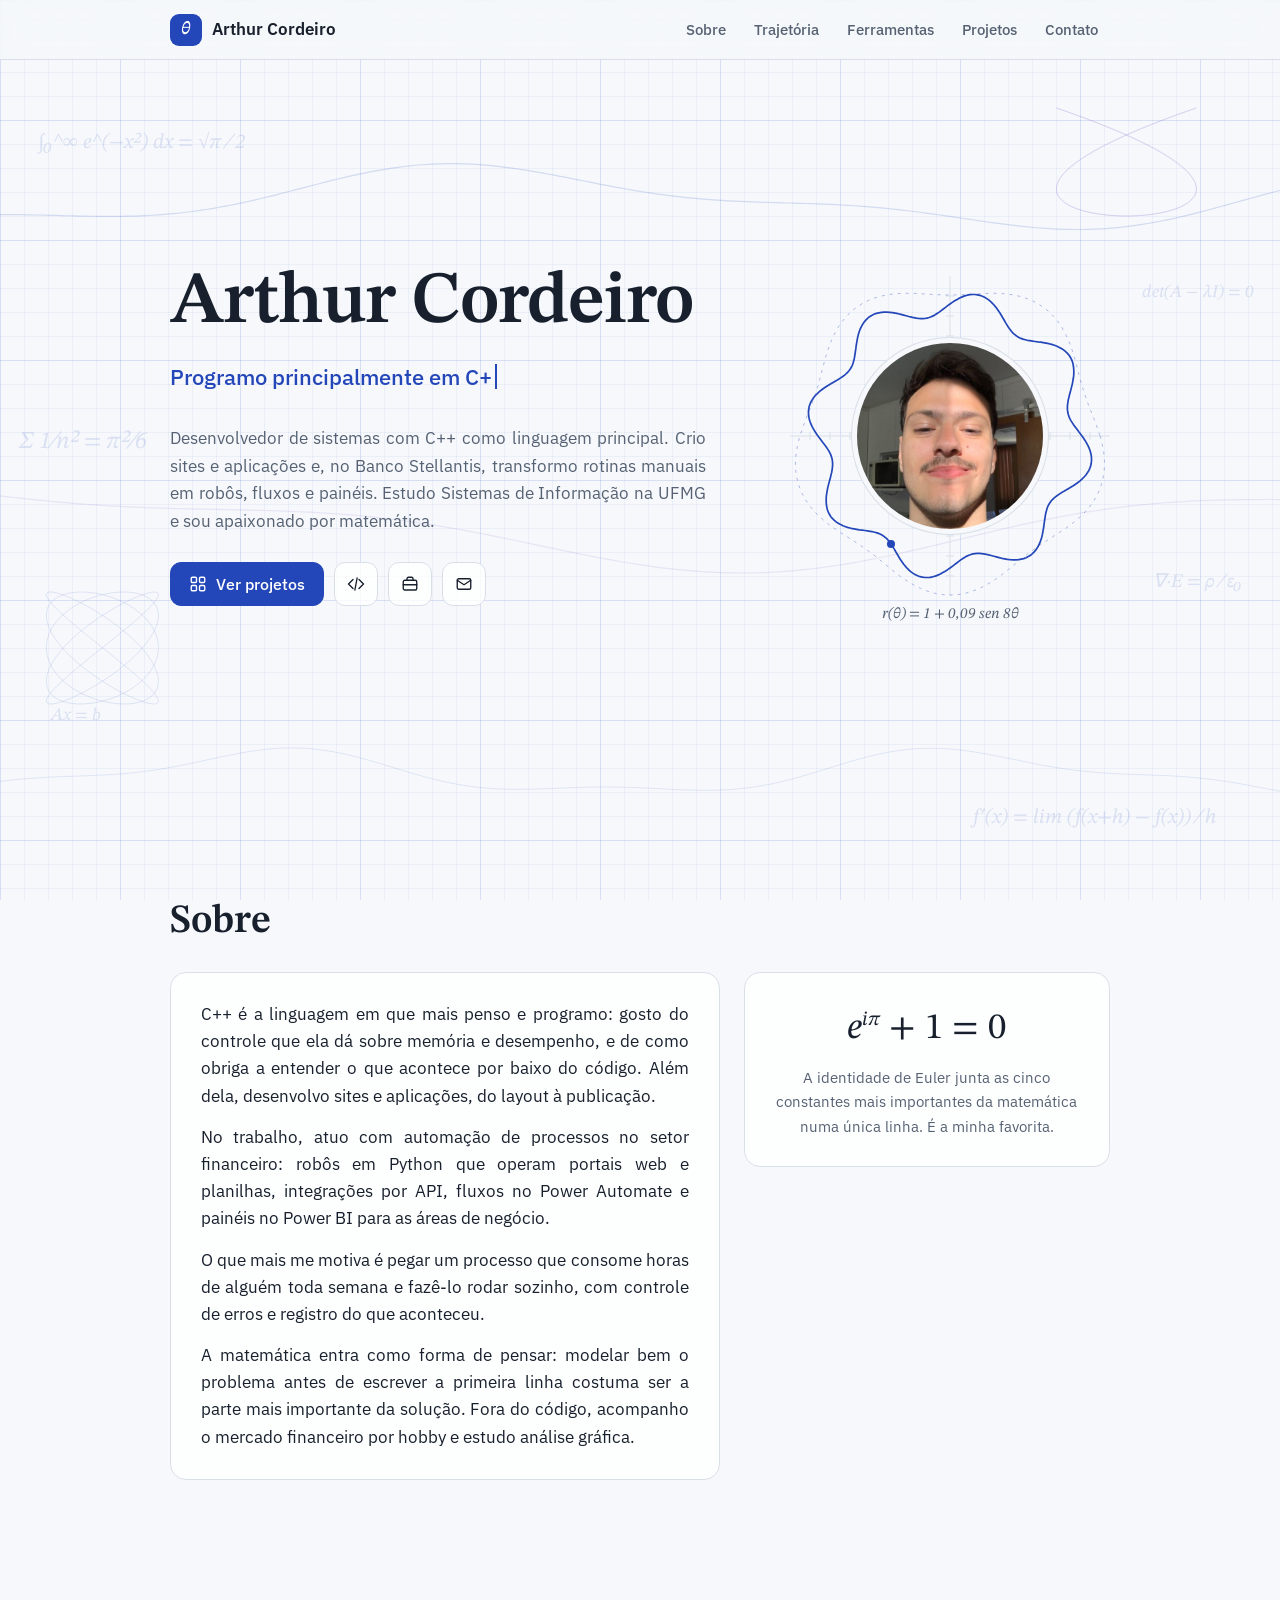
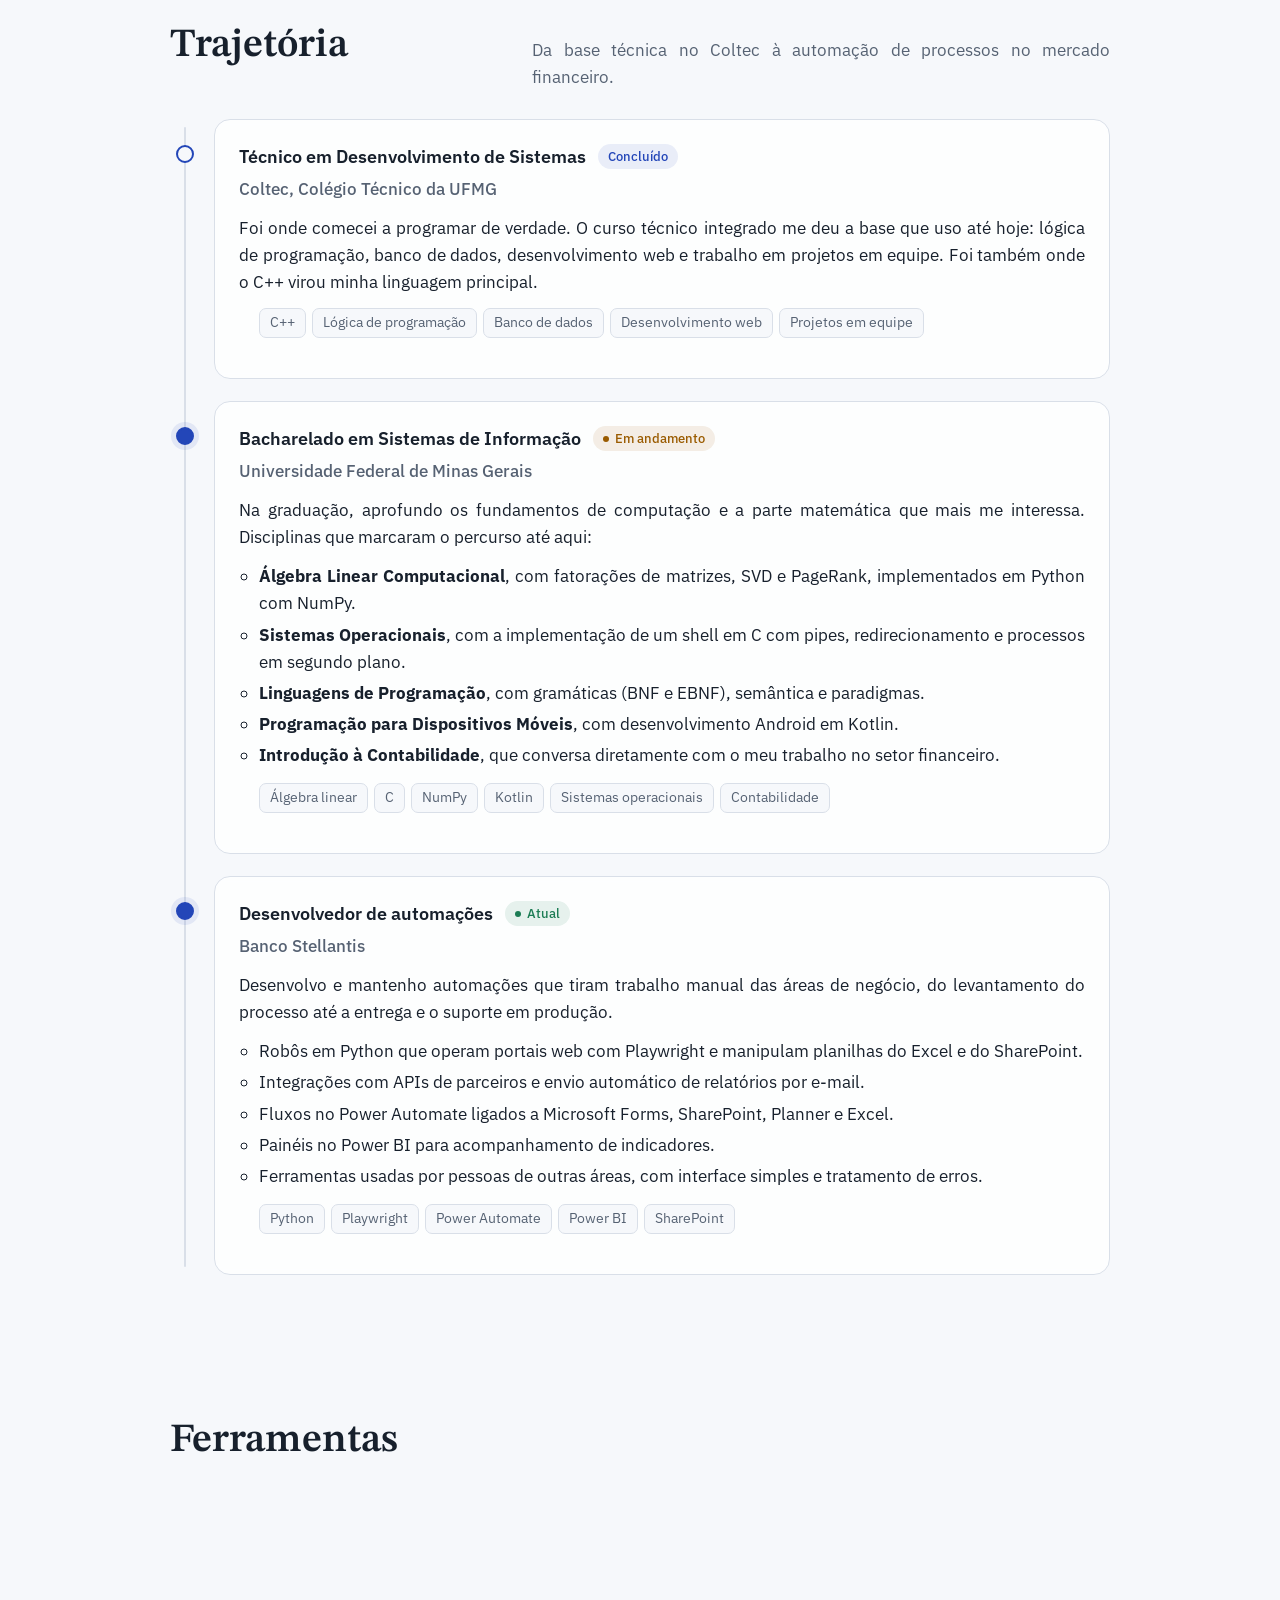
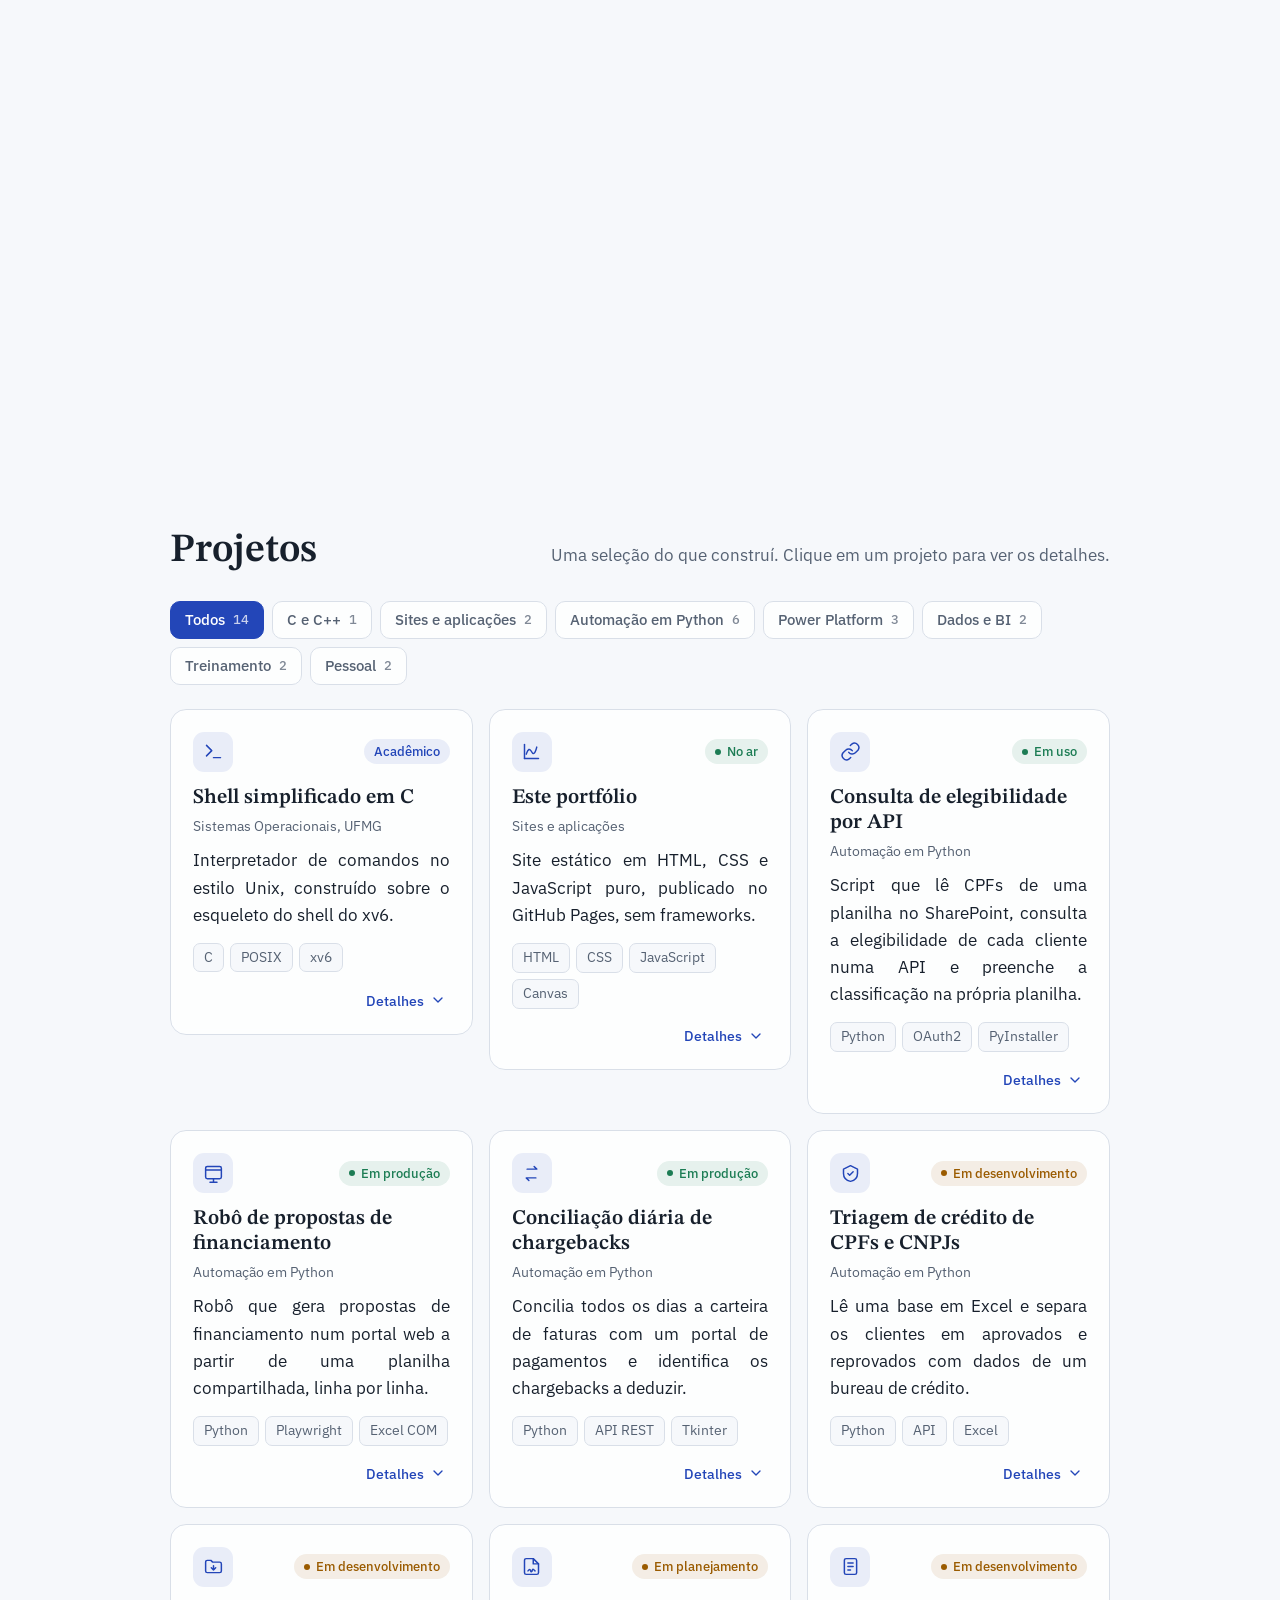
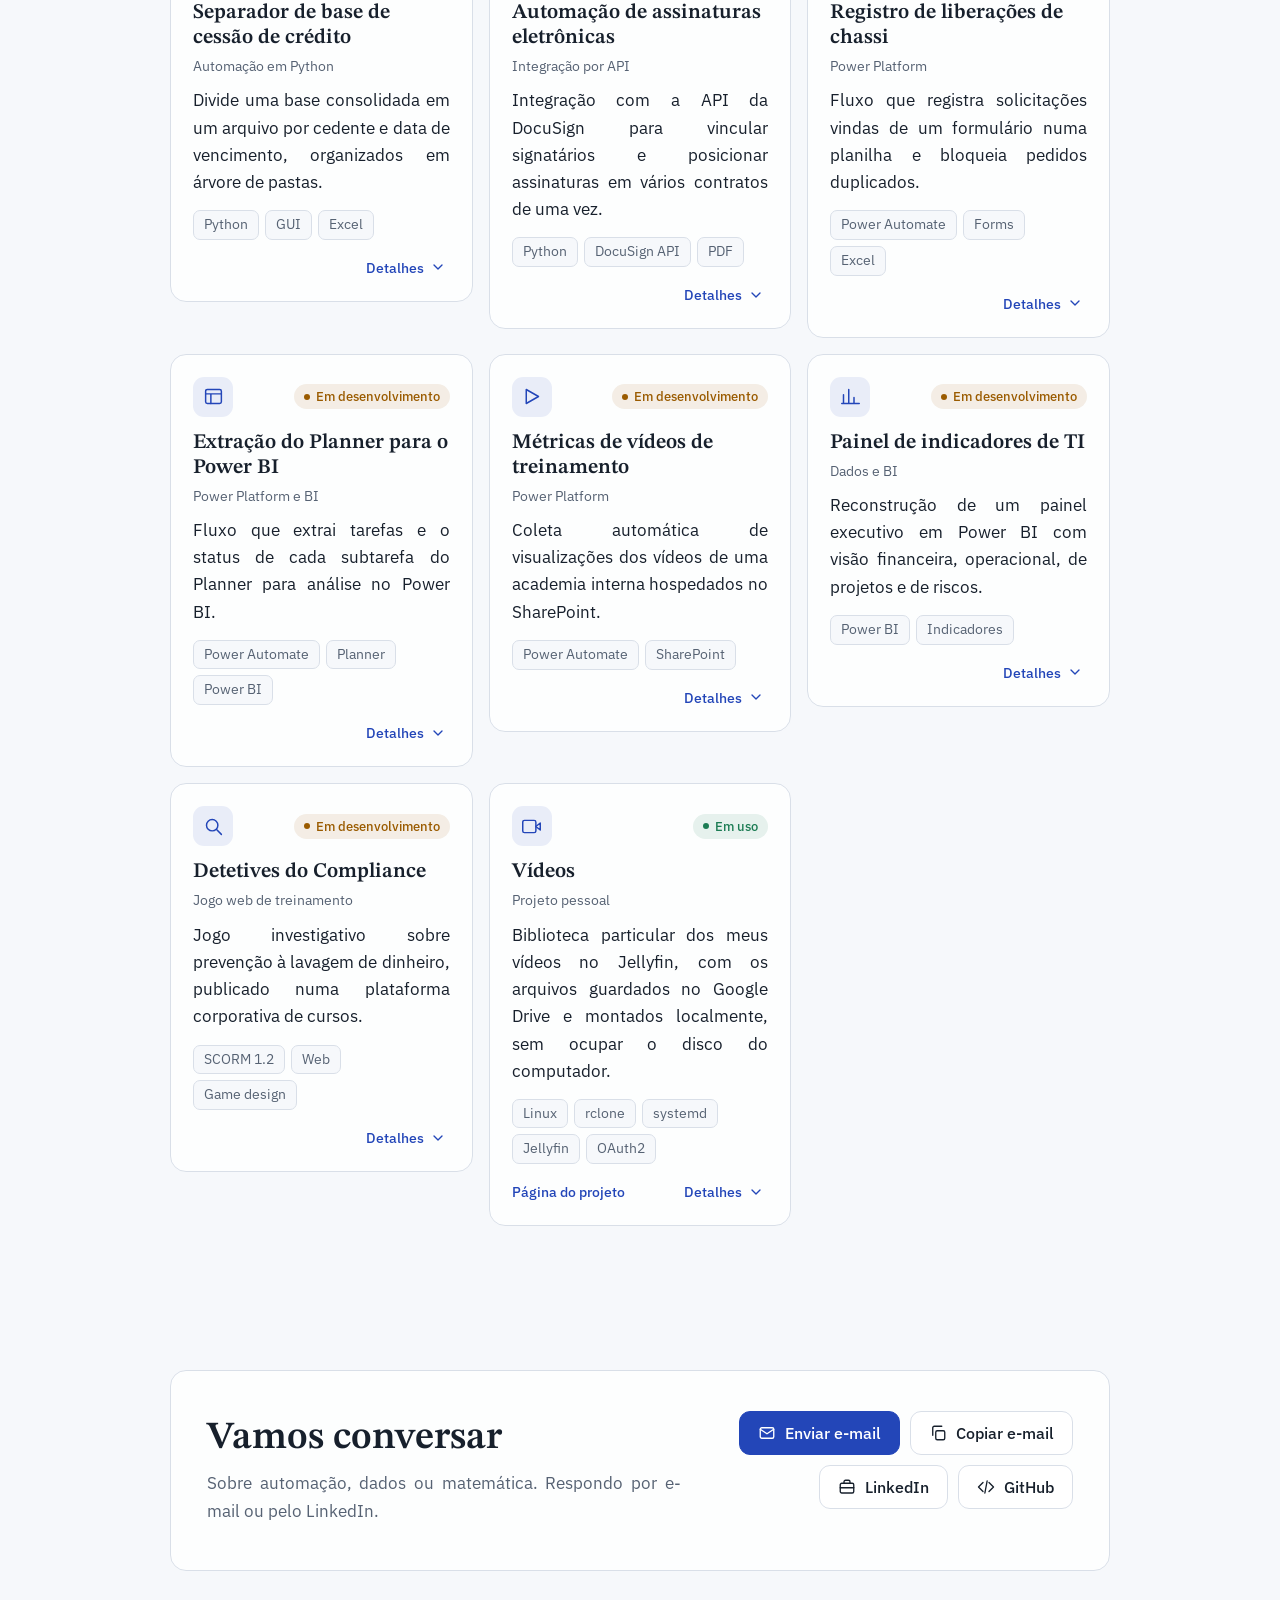
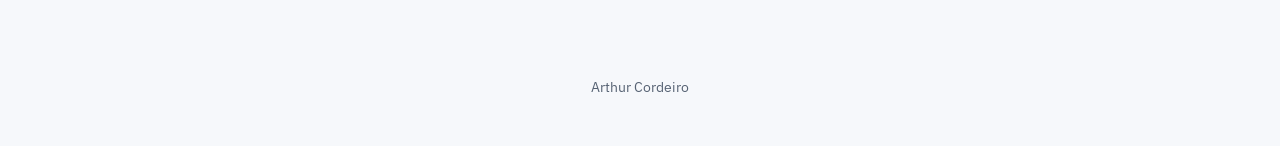
==== commit d65ed2fb: "Social Mideas" ====
--- a/index.html
+++ b/index.html
@@ -54,11 +54,11 @@
             <svg viewBox="0 0 24 24"><rect x="3" y="3" width="7" height="7" rx="1.5"/><rect x="14" y="3" width="7" height="7" rx="1.5"/><rect x="3" y="14" width="7" height="7" rx="1.5"/><rect x="14" y="14" width="7" height="7" rx="1.5"/></svg>
             Ver projetos
           </a>
-          <a class="btn btn-icon" href="https://github.com/SEUUSUARIO" target="_blank" rel="noopener" title="GitHub">
+          <a class="btn btn-icon" href="https://github.com/arthur-cordeiro" target="_blank" rel="noopener" title="GitHub">
             <svg viewBox="0 0 24 24"><polyline points="8 6 2 12 8 18"/><polyline points="16 6 22 12 16 18"/><line x1="13.5" y1="4" x2="10.5" y2="20"/></svg>
             <span class="sr-only">GitHub</span>
           </a>
-          <a class="btn btn-icon" href="https://www.linkedin.com/in/SEU-PERFIL" target="_blank" rel="noopener" title="LinkedIn">
+          <a class="btn btn-icon" href="https://www.linkedin.com/in/arthur-cordeiro-1632a3336" target="_blank" rel="noopener" title="LinkedIn">
             <svg viewBox="0 0 24 24"><rect x="3" y="7" width="18" height="13" rx="2"/><path d="M8 7V5a2 2 0 0 1 2-2h4a2 2 0 0 1 2 2v2"/><line x1="3" y1="13" x2="21" y2="13"/></svg>
             <span class="sr-only">LinkedIn</span>
           </a>
--- a/css/base.css
+++ b/css/base.css
@@ -0,0 +1,187 @@
+/* base.css: tokens, fundo, navegação, botões e componentes compartilhados por todas as páginas */
+
+:root {
+  --paper: #F6F8FB;
+  --paper-raised: rgba(255, 255, 255, 0.78);
+  --grid: rgba(35, 70, 184, 0.05);
+  --grid-strong: rgba(35, 70, 184, 0.09);
+  --ink: #17202C;
+  --muted: #566273;
+  --accent: #2346B8;
+  --accent-soft: rgba(35, 70, 184, 0.09);
+  --on-accent: #FFFFFF;
+  --rule: #D9DFE8;
+  --ok: #1C7C54;
+  --ok-soft: rgba(28, 124, 84, 0.1);
+  --wip: #9A5B00;
+  --wip-soft: rgba(154, 91, 0, 0.1);
+  --curve-a: 35, 70, 184;
+  --curve-b: 120, 90, 200;
+  --serif: "STIX Two Text", Georgia, serif;
+  --sans: "IBM Plex Sans", system-ui, sans-serif;
+  --nav-h: 60px;
+}
+@media (prefers-color-scheme: dark) {
+  :root {
+    --paper: #111925;
+    --paper-raised: rgba(22, 32, 47, 0.82);
+    --grid: rgba(143, 176, 255, 0.05);
+    --grid-strong: rgba(143, 176, 255, 0.09);
+    --ink: #E5EAF1;
+    --muted: #9BA7B6;
+    --accent: #8FB0FF;
+    --accent-soft: rgba(143, 176, 255, 0.12);
+    --on-accent: #0E1622;
+    --rule: #263243;
+    --ok: #6FD3A4;
+    --ok-soft: rgba(111, 211, 164, 0.12);
+    --wip: #F2B65C;
+    --wip-soft: rgba(242, 182, 92, 0.12);
+    --curve-a: 143, 176, 255;
+    --curve-b: 190, 160, 255;
+  }
+}
+
+* { box-sizing: border-box; }
+html { scroll-behavior: smooth; scroll-padding-top: calc(var(--nav-h) + 16px); -webkit-text-size-adjust: 100%; }
+@media (prefers-reduced-motion: reduce) { html { scroll-behavior: auto; } }
+body {
+  margin: 0;
+  background-color: var(--paper);
+  background-image:
+    linear-gradient(var(--grid-strong) 1px, transparent 1px),
+    linear-gradient(90deg, var(--grid-strong) 1px, transparent 1px),
+    linear-gradient(var(--grid) 1px, transparent 1px),
+    linear-gradient(90deg, var(--grid) 1px, transparent 1px);
+  background-size: 120px 120px, 120px 120px, 24px 24px, 24px 24px;
+  background-attachment: fixed;
+  color: var(--ink);
+  font-family: var(--sans);
+  font-size: 17px;
+  line-height: 1.6;
+  overflow-x: hidden;
+}
+
+/* Fundo: curvas e crosshair */
+#field { position: fixed; inset: 0; width: 100%; height: 100%; z-index: 0; pointer-events: none; }
+.formulas { position: absolute; inset: 0; z-index: 0; pointer-events: none; overflow: hidden; }
+.formulas span {
+  position: absolute;
+  font-family: var(--serif);
+  font-style: italic;
+  color: var(--accent);
+  opacity: 0.13;
+  white-space: nowrap;
+  user-select: none;
+}
+.coord {
+  position: fixed; z-index: 1; pointer-events: none;
+  font-family: var(--serif); font-style: italic; font-size: 0.85rem;
+  color: var(--accent);
+  background: var(--paper-raised);
+  padding: 1px 7px; border-radius: 4px;
+  opacity: 0; transition: opacity .2s;
+}
+.coord.on { opacity: 0.9; }
+
+a { color: var(--accent); }
+:focus-visible { outline: 2px solid var(--accent); outline-offset: 3px; border-radius: 6px; }
+
+.page { position: relative; z-index: 2; max-width: 980px; margin: 0 auto; padding: 0 20px; }
+
+/* Navegação */
+.nav {
+  position: sticky; top: 0; z-index: 10;
+  height: var(--nav-h);
+  background: color-mix(in srgb, var(--paper) 82%, transparent);
+  backdrop-filter: blur(10px); -webkit-backdrop-filter: blur(10px);
+  border-bottom: 1px solid var(--rule);
+}
+.nav-inner { max-width: 980px; height: 100%; margin: 0 auto; padding: 0 20px; display: flex; align-items: center; justify-content: space-between; gap: 16px; }
+.brand { display: flex; align-items: center; gap: 10px; text-decoration: none; color: var(--ink); font-weight: 600; }
+.brand-mark {
+  width: 32px; height: 32px; border-radius: 9px;
+  display: grid; place-items: center;
+  background: var(--accent); color: var(--on-accent);
+  font-family: var(--serif); font-style: italic; font-size: 1.15rem;
+}
+.nav-links { position: relative; display: flex; gap: 4px; margin: 0; padding: 0; list-style: none; overflow-x: auto; scrollbar-width: none; }
+.nav-links::-webkit-scrollbar { display: none; }
+@media (max-width: 680px) { .nav-links { -webkit-mask-image: linear-gradient(90deg, #000 85%, transparent); mask-image: linear-gradient(90deg, #000 85%, transparent); } }
+.nav-links a {
+  display: block; padding: 7px 12px; border-radius: 8px;
+  color: var(--muted); text-decoration: none; font-size: 0.95rem; font-weight: 500; white-space: nowrap;
+  transition: color .2s, background-color .2s;
+}
+.nav-links a:hover { color: var(--ink); background: var(--accent-soft); }
+.nav-links a.active { color: var(--accent); }
+.nav-indicator {
+  position: absolute; bottom: 0; height: 2px; border-radius: 2px;
+  background: var(--accent);
+  transition: transform .35s cubic-bezier(.3,.7,.2,1), width .35s cubic-bezier(.3,.7,.2,1);
+  width: 0;
+}
+
+/* Botões */
+.btn {
+  display: inline-flex; align-items: center; gap: 9px;
+  height: 44px; padding: 0 18px;
+  border-radius: 11px; border: 1px solid var(--rule);
+  background: var(--paper-raised);
+  color: var(--ink); font: 500 0.97rem var(--sans);
+  text-decoration: none; cursor: pointer;
+  transition: border-color .2s, background-color .2s, color .2s, transform .15s;
+}
+.btn svg { width: 18px; height: 18px; flex: none; stroke: currentColor; fill: none; stroke-width: 1.8; stroke-linecap: round; stroke-linejoin: round; }
+.btn:hover { border-color: var(--accent); color: var(--accent); }
+.btn:active { transform: translateY(1px); }
+.btn-primary { background: var(--accent); border-color: var(--accent); color: var(--on-accent); }
+.btn-primary:hover { color: var(--on-accent); background: color-mix(in srgb, var(--accent) 88%, var(--ink)); }
+.btn-icon { width: 44px; padding: 0; justify-content: center; }
+.btn-row { display: flex; flex-wrap: wrap; gap: 10px; }
+.sr-only { position: absolute; width: 1px; height: 1px; overflow: hidden; clip: rect(0 0 0 0); white-space: nowrap; }
+
+/* Painéis, etiquetas e chips */
+.panel {
+  background: var(--paper-raised);
+  border: 1px solid var(--rule);
+  border-radius: 16px;
+  backdrop-filter: blur(4px); -webkit-backdrop-filter: blur(4px);
+}
+
+.tag {
+  display: inline-flex; align-items: center; gap: 6px;
+  padding: 2px 10px; border-radius: 999px;
+  font-size: 0.82rem; font-weight: 500;
+  background: var(--accent-soft); color: var(--accent);
+}
+.tag.ok { background: var(--ok-soft); color: var(--ok); }
+.tag.wip { background: var(--wip-soft); color: var(--wip); }
+.tag.ok::before, .tag.wip::before { content: ""; width: 6px; height: 6px; border-radius: 50%; background: currentColor; }
+.chips { display: flex; flex-wrap: wrap; gap: 6px; margin: 0; padding: 0; list-style: none; }
+.chips li {
+  padding: 3px 10px; border-radius: 7px;
+  border: 1px solid var(--rule); font-size: 0.85rem; color: var(--muted);
+  background: var(--paper);
+}
+
+/* Texto justificado */
+main p, main li { text-align: justify; text-justify: inter-word; -webkit-hyphens: auto; hyphens: auto; }
+.chips li, .filters li, .nav-links li { text-align: left; -webkit-hyphens: manual; hyphens: manual; }
+main p a, main li a { overflow-wrap: anywhere; }
+
+/* Aparição ao rolar */
+.js .reveal { opacity: 0; transform: translateY(14px); transition: opacity .6s ease, transform .6s cubic-bezier(.2,.7,.2,1); }
+.js .reveal.in { opacity: 1; transform: none; }
+
+/* Rodapé */
+footer { position: relative; z-index: 2; padding: 32px 20px 48px; text-align: center; color: var(--muted); font-size: 0.9rem; }
+
+@media (max-width: 680px) {
+  .nav .brand span:last-child { display: none; }
+  .formulas { display: none; }
+}
+@media (prefers-reduced-motion: reduce) {
+  .js .reveal { opacity: 1; transform: none; transition: none; }
+  .nav-indicator { transition: none; }
+}
--- a/css/home.css
+++ b/css/home.css
@@ -0,0 +1,193 @@
+/* home.css: seções exclusivas do portfólio (hero, sobre, trajetória, ferramentas, projetos, contato) */
+
+/* Hero */
+.hero {
+  display: grid; grid-template-columns: 1fr auto; gap: 48px; align-items: center;
+  min-height: calc(92vh - var(--nav-h));
+  padding: 56px 0 72px;
+}
+.hero h1 {
+  font-family: var(--serif); font-weight: 600;
+  font-size: clamp(2.8rem, 7.5vw, 4.6rem);
+  line-height: 1.02; letter-spacing: -0.015em;
+  margin: 0 0 18px;
+}
+.role {
+  font-size: clamp(1.15rem, 2.4vw, 1.4rem);
+  margin: 0 0 16px; min-height: 2.2em;
+  color: var(--ink);
+}
+.role .typed { color: var(--accent); font-weight: 500; }
+.role .caret { display: inline-block; width: 2px; height: 1.1em; margin-left: 3px; vertical-align: -0.18em; background: var(--accent); animation: blink 1s steps(1) infinite; }
+@keyframes blink { 50% { opacity: 0; } }
+.hero .lead { font-size: 1.08rem; color: var(--muted); max-width: 31em; margin: 0 0 28px; }
+
+.plot { position: relative; width: 320px; height: 320px; margin: 0; }
+.plot svg { position: absolute; inset: 0; width: 100%; height: 100%; overflow: visible; }
+.plot .axis { stroke: var(--rule); stroke-width: 1; }
+.plot .tick { stroke: var(--rule); stroke-width: 1; }
+.plot .curve { fill: none; stroke: var(--accent); stroke-width: 1.7; stroke-linejoin: round; }
+.plot .curve2 { fill: none; stroke: var(--accent); stroke-width: 1; opacity: 0.35; stroke-dasharray: 3 5; }
+.plot .dot { fill: var(--accent); }
+.plot img {
+  position: absolute; top: 50%; left: 50%;
+  width: 196px; height: 196px;
+  transform: translate(-50%, -50%);
+  border-radius: 50%; object-fit: cover;
+  border: 5px solid var(--paper);
+  box-shadow: 0 0 0 1px var(--rule);
+  background: var(--rule);
+}
+.plot figcaption {
+  position: absolute; left: 0; right: 0; bottom: -30px;
+  text-align: center; font-family: var(--serif); font-style: italic; font-size: 0.95rem; color: var(--muted);
+}
+
+/* Seções */
+section { padding: 72px 0; }
+.section-head { display: flex; align-items: baseline; justify-content: space-between; gap: 16px; flex-wrap: wrap; margin-bottom: 28px; }
+.section-head h2 {
+  font-family: var(--serif); font-weight: 600;
+  font-size: clamp(1.9rem, 4vw, 2.5rem); line-height: 1.1; margin: 0;
+}
+.section-head p { margin: 0; color: var(--muted); max-width: 34em; }
+
+
+/* Sobre */
+.about { display: grid; grid-template-columns: 1.5fr 1fr; gap: 24px; align-items: start; }
+.about-text { padding: 28px 30px; }
+.about-text p { margin: 0 0 14px; }
+.about-text p:last-child { margin-bottom: 0; }
+.euler { padding: 28px 26px; text-align: center; }
+.euler .eq { font-family: var(--serif); font-size: 2.3rem; line-height: 1.2; margin: 6px 0 14px; }
+.euler .eq i { font-style: italic; }
+.euler .eq sup { font-size: 0.55em; }
+.euler p { margin: 0; color: var(--muted); font-size: 0.95rem; text-align: center; }
+
+/* Trajetória */
+.timeline { position: relative; list-style: none; margin: 0; padding: 0 0 0 44px; }
+.timeline .track, .timeline .progress {
+  position: absolute; left: 14px; top: 8px; width: 2px; border-radius: 2px;
+}
+.timeline .track { bottom: 8px; background: var(--rule); }
+.timeline .progress { height: 0; background: var(--accent); }
+.step { position: relative; margin-bottom: 22px; }
+.step:last-child { margin-bottom: 0; }
+.step .node {
+  position: absolute; left: -38px; top: 26px;
+  width: 18px; height: 18px; border-radius: 50%;
+  background: var(--paper); border: 2px solid var(--accent);
+}
+.step.now .node { background: var(--accent); box-shadow: 0 0 0 5px var(--accent-soft); }
+.step .card { padding: 22px 24px; }
+.step-top { display: flex; flex-wrap: wrap; align-items: center; gap: 8px 12px; margin-bottom: 4px; }
+.step h3 { font-size: 1.15rem; font-weight: 600; margin: 0; }
+.step .org { color: var(--muted); margin: 0 0 12px; font-weight: 500; }
+.step p { margin: 0 0 12px; }
+.step ul { margin: 0 0 14px; padding-left: 20px; }
+.step li { margin-bottom: 4px; }
+
+
+/* Ferramentas */
+.skills { display: grid; grid-template-columns: repeat(3, 1fr); gap: 16px; }
+.skill { padding: 22px 22px 24px; }
+.skill-main { grid-column: span 2; border-color: color-mix(in srgb, var(--accent) 40%, var(--rule)); }
+.skill-main h3 { font-size: 1.25rem; }
+.skill-main h3 .tag { margin-left: 4px; }
+.skill-main p { font-size: 1rem; color: var(--ink); }
+.skill h3 { display: flex; align-items: center; gap: 10px; font-size: 1.05rem; margin: 0 0 6px; }
+.skill h3 svg { width: 22px; height: 22px; stroke: var(--accent); fill: none; stroke-width: 1.7; stroke-linecap: round; stroke-linejoin: round; }
+.skill p { margin: 0 0 14px; color: var(--muted); font-size: 0.95rem; }
+
+/* Projetos */
+.filters { display: flex; flex-wrap: wrap; gap: 8px; margin: 0 0 24px; padding: 0; list-style: none; }
+.filter {
+  display: inline-flex; align-items: center; gap: 8px;
+  height: 38px; padding: 0 14px; border-radius: 10px;
+  border: 1px solid var(--rule); background: var(--paper-raised);
+  color: var(--muted); font: 500 0.92rem var(--sans); cursor: pointer;
+  transition: color .2s, border-color .2s, background-color .2s;
+}
+.filter:hover { color: var(--ink); border-color: var(--accent); }
+.filter[aria-pressed="true"] { background: var(--accent); border-color: var(--accent); color: var(--on-accent); }
+.filter .count { font-size: 0.8rem; opacity: 0.75; }
+
+.projects { display: grid; grid-template-columns: repeat(auto-fill, minmax(290px, 1fr)); gap: 16px; align-items: start; }
+.project {
+  position: relative; display: flex; flex-direction: column;
+  padding: 22px 22px 18px; overflow: hidden;
+  transition: border-color .25s, opacity .3s, transform .3s;
+}
+.project::before {
+  content: ""; position: absolute; left: 0; top: 0; height: 3px; width: 100%;
+  background: var(--accent); transform: scaleX(0); transform-origin: left;
+  transition: transform .4s cubic-bezier(.3,.7,.2,1);
+}
+.project:hover, .project.open { border-color: color-mix(in srgb, var(--accent) 45%, var(--rule)); }
+.project:hover::before, .project.open::before { transform: scaleX(1); }
+.project.hide { display: none; }
+.project.enter { opacity: 0; transform: scale(.97); }
+.project-top { display: flex; align-items: center; justify-content: space-between; gap: 10px; margin-bottom: 14px; }
+.project-icon {
+  width: 40px; height: 40px; border-radius: 11px;
+  display: grid; place-items: center;
+  background: var(--accent-soft);
+}
+.project-icon svg { width: 21px; height: 21px; stroke: var(--accent); fill: none; stroke-width: 1.7; stroke-linecap: round; stroke-linejoin: round; }
+.project h3 { font-family: var(--serif); font-weight: 600; font-size: 1.3rem; line-height: 1.2; margin: 0 0 4px; }
+.project .kind { color: var(--muted); font-size: 0.88rem; margin: 0 0 10px; }
+.project .summary { margin: 0 0 14px; }
+.details { display: grid; grid-template-rows: 0fr; transition: grid-template-rows .35s cubic-bezier(.3,.7,.2,1); }
+.details > div { overflow: hidden; }
+.project.open .details { grid-template-rows: 1fr; }
+.details ul { margin: 0 0 14px; padding-left: 20px; }
+.details li { margin-bottom: 5px; font-size: 0.95rem; }
+.project .chips { margin-bottom: 4px; }
+.project-foot { display: flex; align-items: center; justify-content: space-between; gap: 10px; margin-top: auto; padding-top: 8px; }
+.project-foot .toggle { margin-left: auto; }
+.toggle {
+  display: inline-flex; align-items: center; gap: 6px;
+  padding: 6px 10px 6px 12px; margin-right: -6px; border-radius: 8px;
+  border: none; background: transparent; color: var(--accent);
+  font: 500 0.9rem var(--sans); cursor: pointer;
+}
+.toggle:hover { background: var(--accent-soft); }
+.toggle svg { width: 16px; height: 16px; stroke: currentColor; fill: none; stroke-width: 2; stroke-linecap: round; stroke-linejoin: round; transition: transform .3s; }
+.project.open .toggle svg { transform: rotate(180deg); }
+.project-link { font-size: 0.9rem; font-weight: 500; text-decoration: none; }
+.project-link:hover { text-decoration: underline; text-underline-offset: 3px; }
+
+/* Contato */
+.contact { padding: 40px 36px; display: grid; grid-template-columns: 1.3fr 1fr; gap: 28px; align-items: center; }
+.contact h2 { font-family: var(--serif); font-weight: 600; font-size: clamp(1.8rem, 4vw, 2.4rem); line-height: 1.15; margin: 0 0 10px; }
+.contact p { margin: 0; color: var(--muted); }
+.contact .btn-row { justify-content: flex-end; }
+.copied { color: var(--ok); font-size: 0.9rem; min-height: 1.4em; margin-top: 10px; text-align: right; }
+
+
+@media (max-width: 860px) {
+  .about, .contact { grid-template-columns: 1fr; }
+  .skills { grid-template-columns: 1fr; }
+  .skill-main { grid-column: auto; }
+  .contact .btn-row { justify-content: flex-start; }
+  .copied { text-align: left; }
+}
+@media (max-width: 680px) {
+  .hero { grid-template-columns: 1fr; gap: 52px; min-height: 0; padding: 40px 0 56px; }
+  .plot { order: -1; margin: 0 auto; width: 260px; height: 260px; }
+  .plot img { width: 158px; height: 158px; }
+  section { padding: 52px 0; }
+  .about-text, .contact { padding: 24px 22px; }
+  .timeline { padding-left: 34px; }
+  .timeline .track, .timeline .progress { left: 8px; }
+  .step .node { left: -34px; }
+}
+
+@media (prefers-reduced-motion: no-preference) {
+  .curve.draw { animation: draw 2.6s cubic-bezier(.45,.05,.25,1) forwards; }
+  @keyframes draw { to { stroke-dashoffset: 0; } }
+}
+@media (prefers-reduced-motion: reduce) {
+  .role .caret { animation: none; }
+  .details, .project, .project::before { transition: none; }
+}
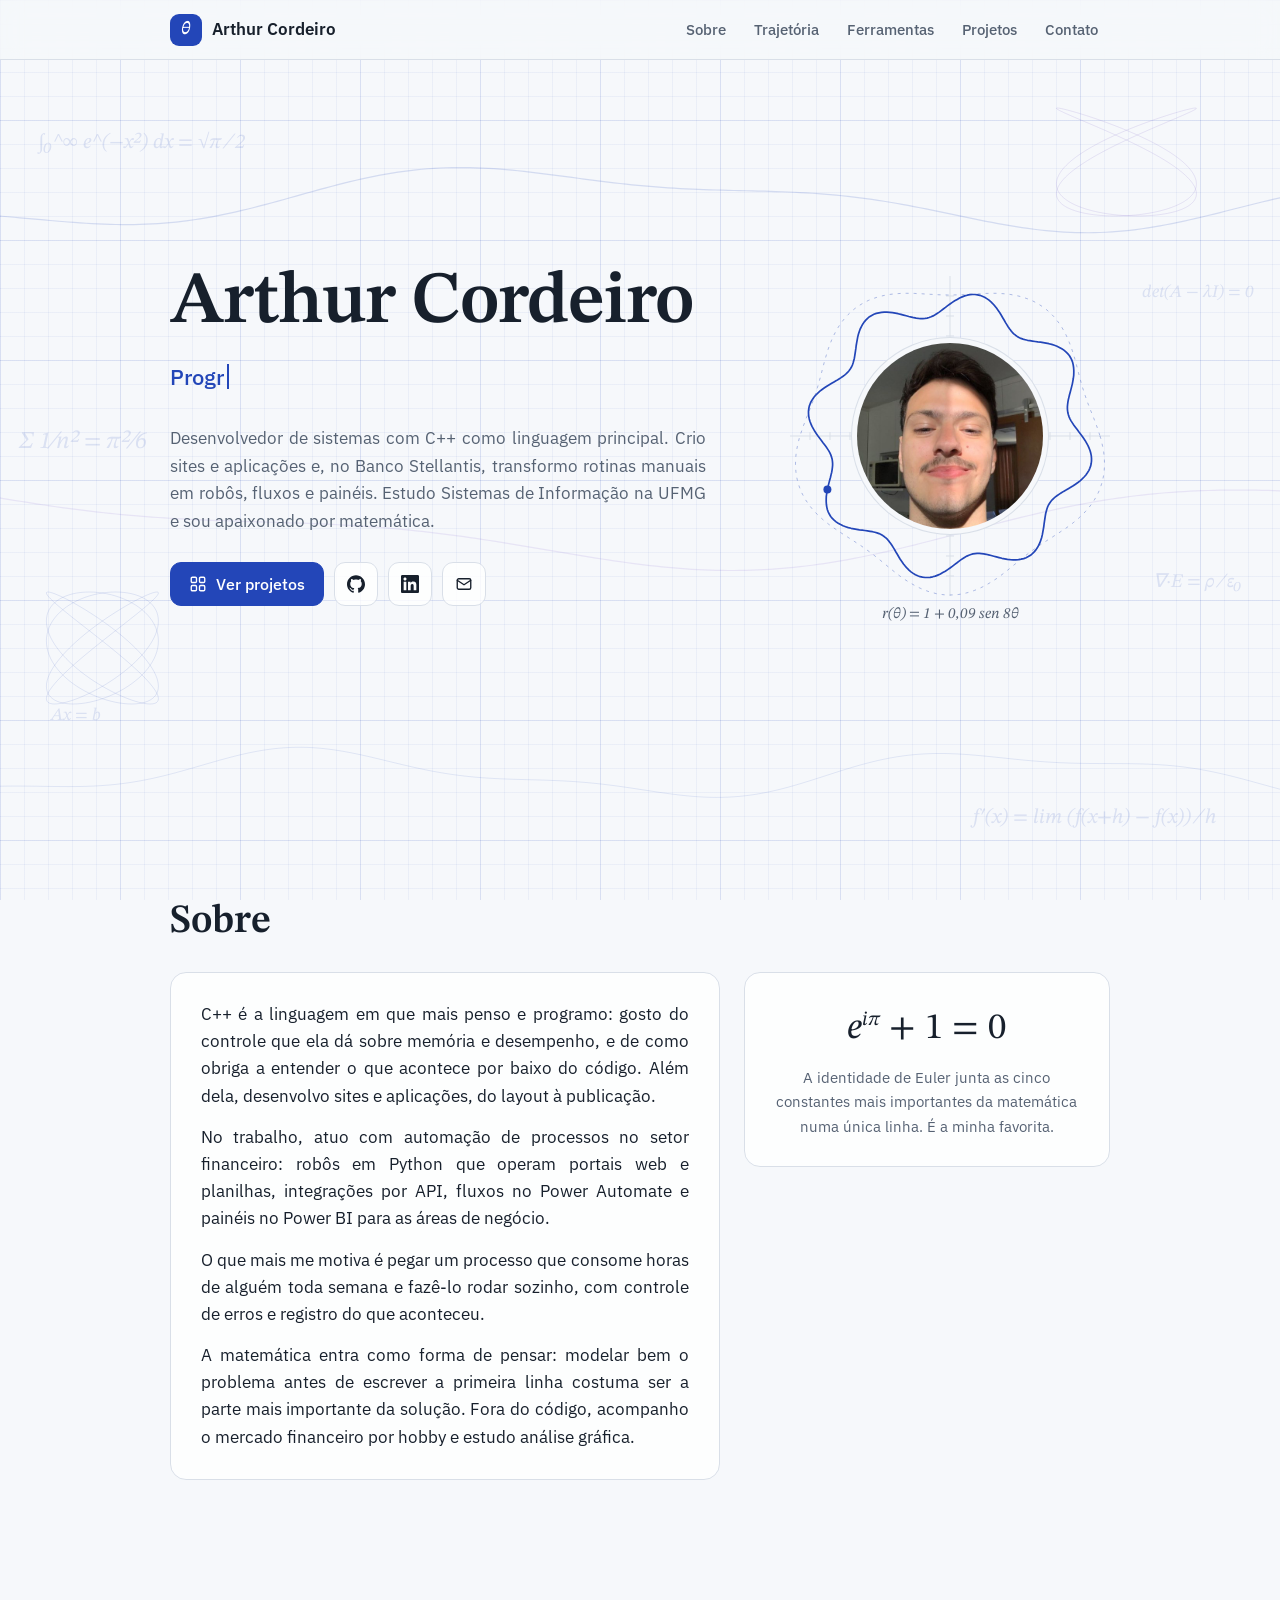
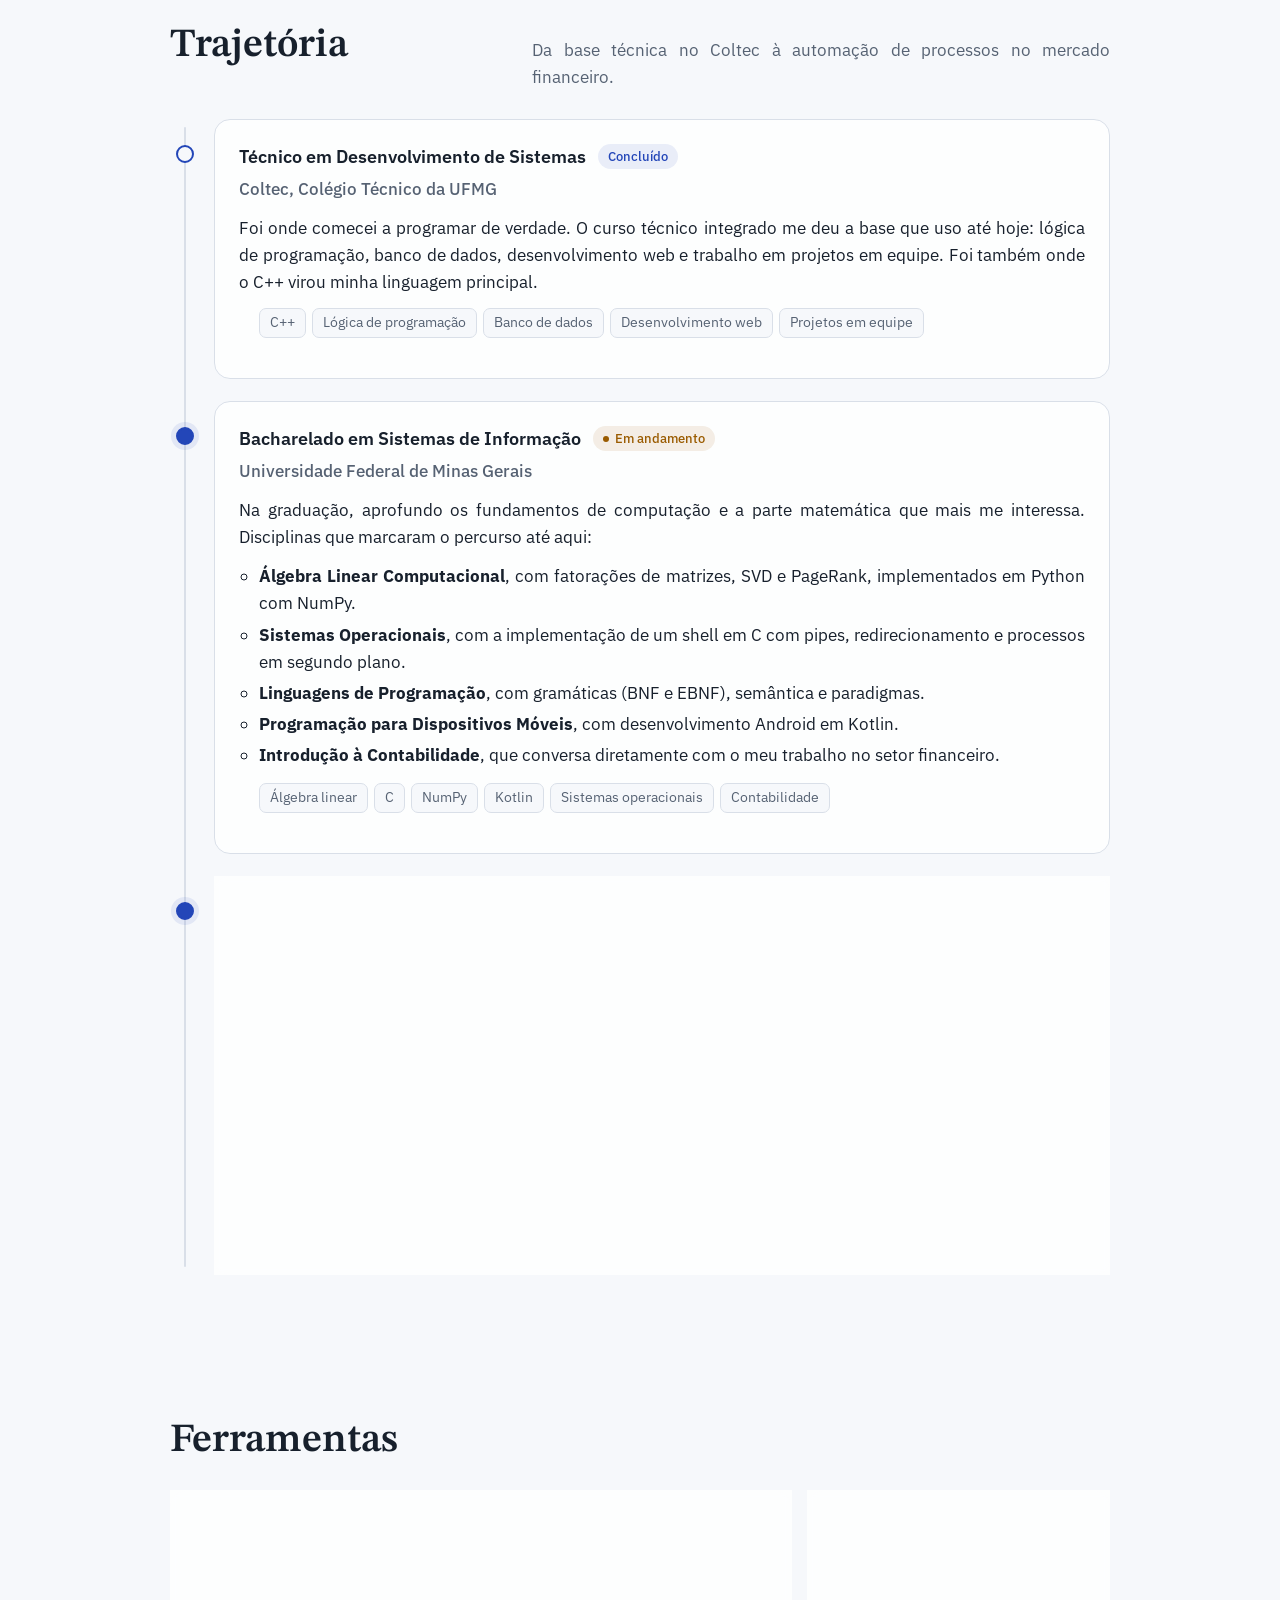
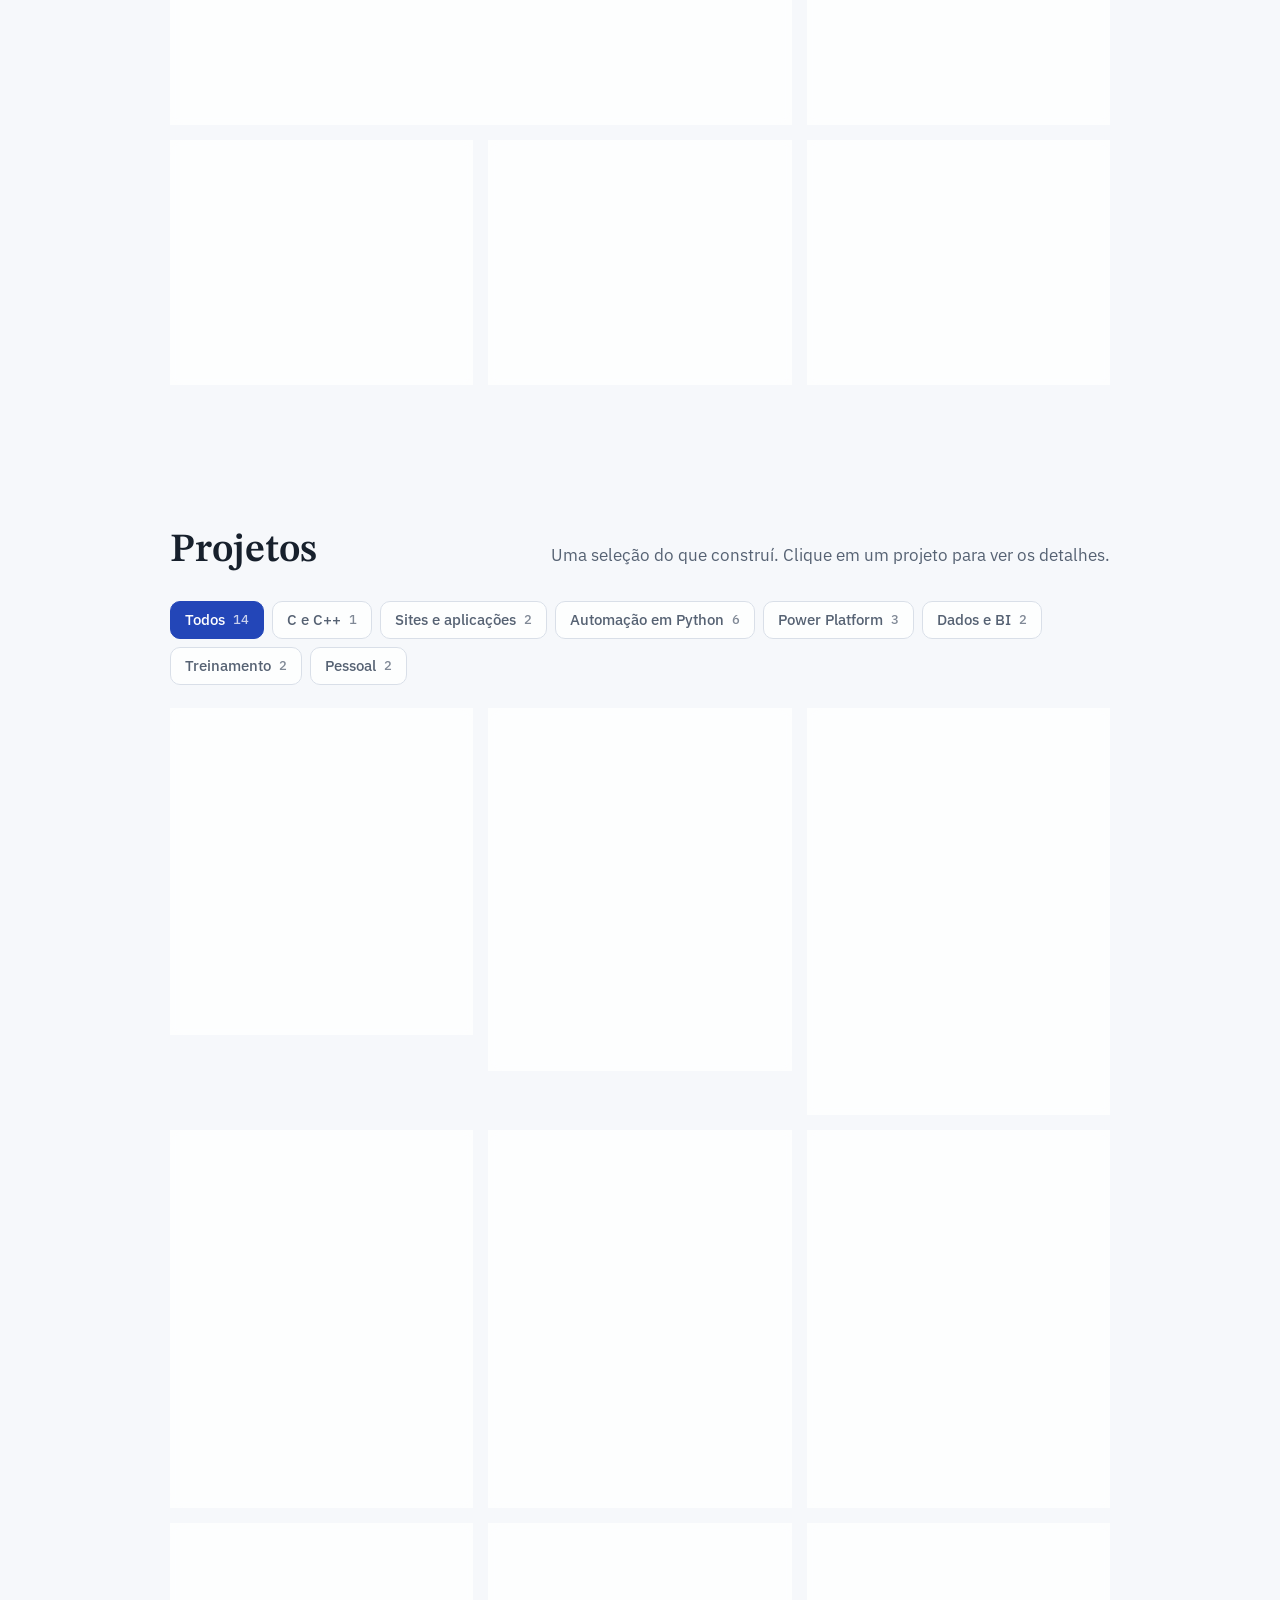
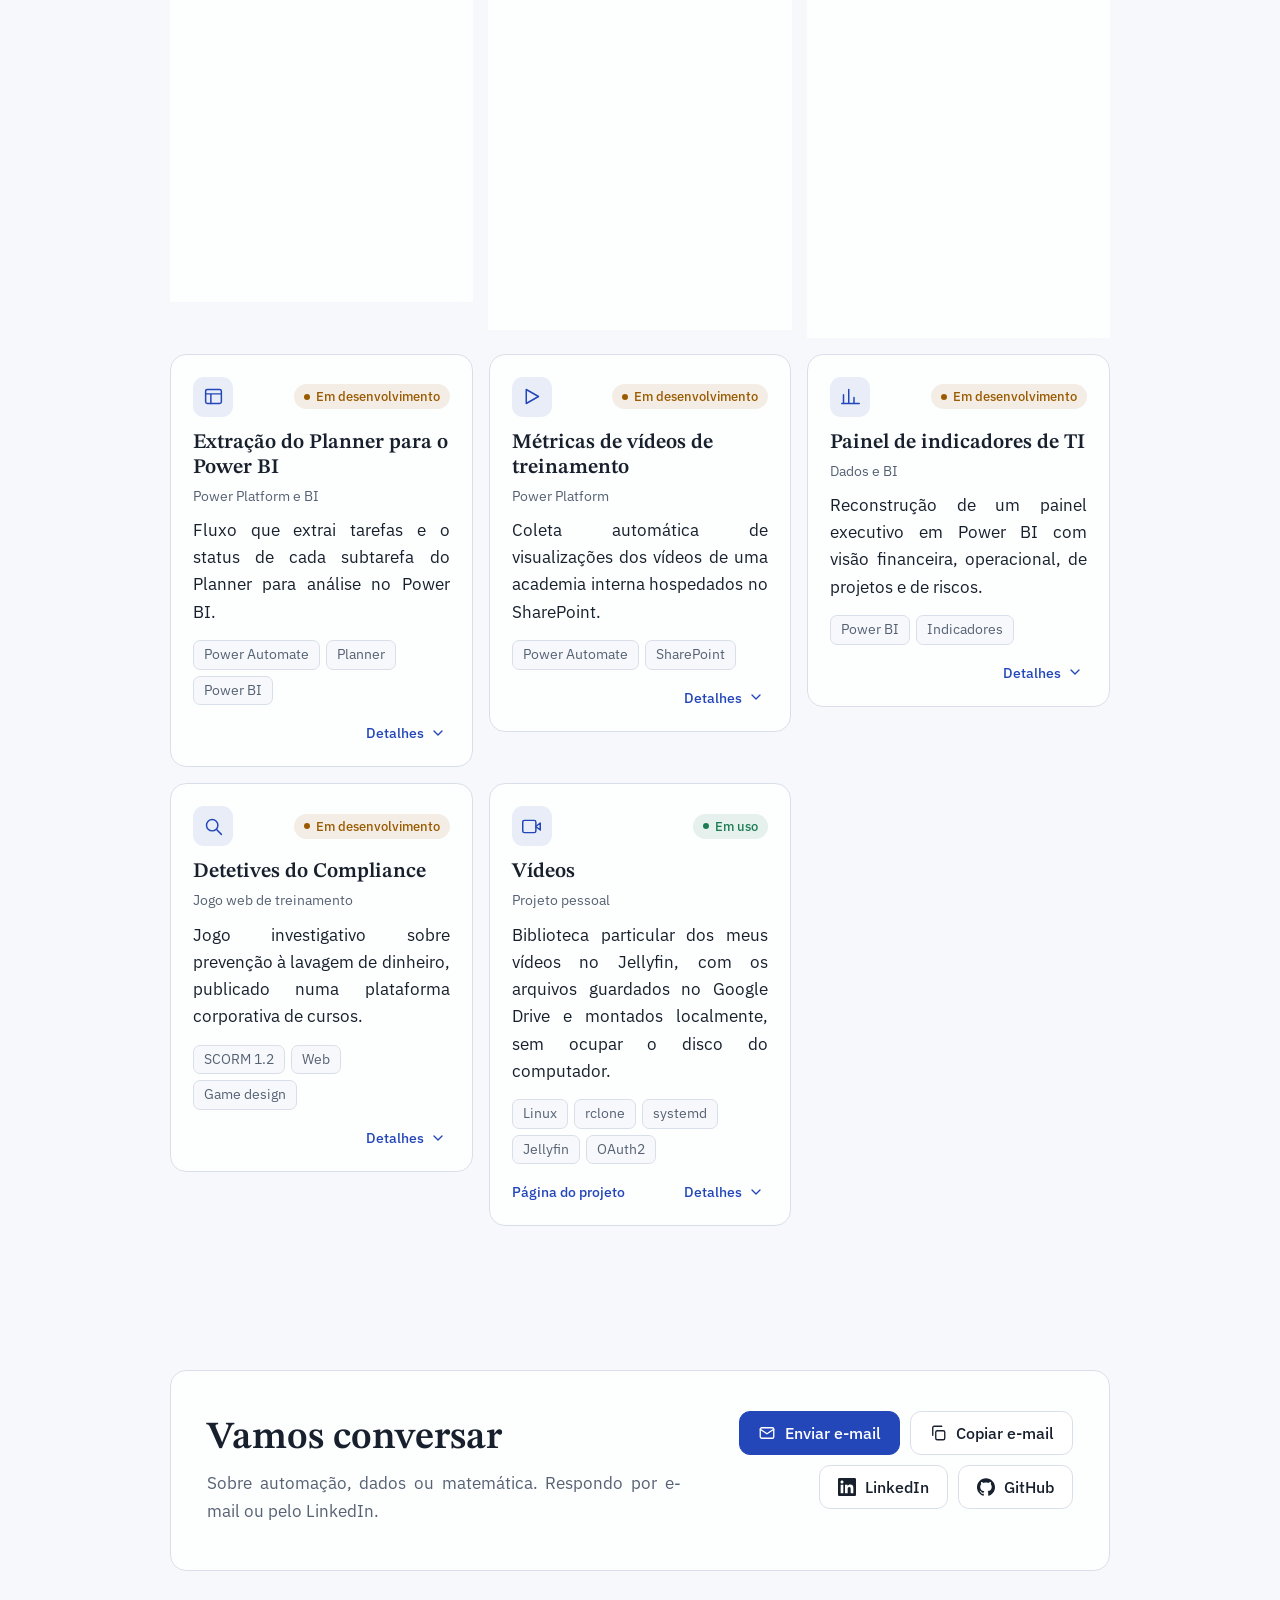
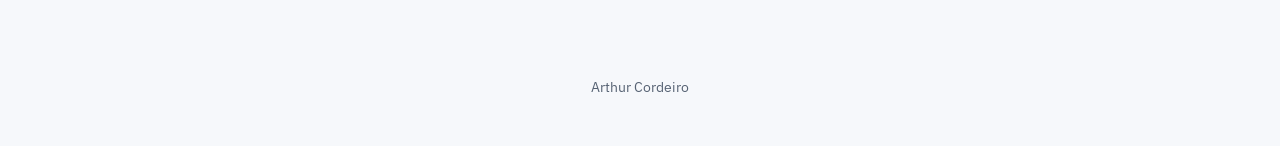
==== commit a5a158f3: "Social Media" ====
--- a/index.html
+++ b/index.html
@@ -55,11 +55,11 @@
             Ver projetos
           </a>
           <a class="btn btn-icon" href="https://github.com/arthur-cordeiro" target="_blank" rel="noopener" title="GitHub">
-            <svg viewBox="0 0 24 24"><polyline points="8 6 2 12 8 18"/><polyline points="16 6 22 12 16 18"/><line x1="13.5" y1="4" x2="10.5" y2="20"/></svg>
+            <svg class="icon-fill" viewBox="0 0 24 24" aria-hidden="true"><path d="M12 .297c-6.63 0-12 5.373-12 12 0 5.303 3.438 9.8 8.205 11.385.6.113.82-.258.82-.577 0-.285-.01-1.04-.015-2.04-3.338.724-4.042-1.61-4.042-1.61C4.422 18.07 3.633 17.7 3.633 17.7c-1.087-.744.084-.729.084-.729 1.205.084 1.838 1.236 1.838 1.236 1.07 1.835 2.809 1.305 3.495.998.108-.776.417-1.305.76-1.605-2.665-.3-5.466-1.332-5.466-5.93 0-1.31.465-2.38 1.235-3.22-.135-.303-.54-1.523.105-3.176 0 0 1.005-.322 3.3 1.23.96-.267 1.98-.399 3-.405 1.02.006 2.04.138 3 .405 2.28-1.552 3.285-1.23 3.285-1.23.645 1.653.24 2.873.12 3.176.765.84 1.23 1.91 1.23 3.22 0 4.61-2.805 5.625-5.475 5.92.42.36.81 1.096.81 2.22 0 1.606-.015 2.896-.015 3.286 0 .315.21.69.825.57C20.565 22.092 24 17.592 24 12.297c0-6.627-5.373-12-12-12"/></svg>
             <span class="sr-only">GitHub</span>
           </a>
           <a class="btn btn-icon" href="https://www.linkedin.com/in/arthur-cordeiro-1632a3336" target="_blank" rel="noopener" title="LinkedIn">
-            <svg viewBox="0 0 24 24"><rect x="3" y="7" width="18" height="13" rx="2"/><path d="M8 7V5a2 2 0 0 1 2-2h4a2 2 0 0 1 2 2v2"/><line x1="3" y1="13" x2="21" y2="13"/></svg>
+            <svg class="icon-fill" viewBox="0 0 24 24" aria-hidden="true"><path d="M20.447 20.452h-3.554v-5.569c0-1.328-.027-3.037-1.852-3.037-1.853 0-2.136 1.445-2.136 2.939v5.667H9.351V9h3.414v1.561h.046c.477-.9 1.637-1.85 3.37-1.85 3.601 0 4.267 2.37 4.267 4.455v6.286zM5.337 7.433c-1.144 0-2.063-.926-2.063-2.065 0-1.138.92-2.063 2.063-2.063 1.14 0 2.064.925 2.064 2.063 0 1.139-.925 2.065-2.064 2.065zm1.782 13.019H3.555V9h3.564v11.452zM22.225 0H1.771C.792 0 0 .774 0 1.729v20.542C0 23.227.792 24 1.771 24h20.451C23.2 24 24 23.227 24 22.271V1.729C24 .774 23.2 0 22.222 0h.003z"/></svg>
             <span class="sr-only">LinkedIn</span>
           </a>
           <a class="btn btn-icon" href="mailto:arthurcordeirofer@gmail.com" title="E-mail">
@@ -531,12 +531,12 @@
               <svg viewBox="0 0 24 24" id="copyIcon"><rect x="9" y="9" width="12" height="12" rx="2"/><path d="M5 15V5a2 2 0 0 1 2-2h10"/></svg>
               Copiar e-mail
             </button>
-            <a class="btn" href="https://www.linkedin.com/in/SEU-PERFIL" target="_blank" rel="noopener">
-              <svg viewBox="0 0 24 24"><rect x="3" y="7" width="18" height="13" rx="2"/><path d="M8 7V5a2 2 0 0 1 2-2h4a2 2 0 0 1 2 2v2"/><line x1="3" y1="13" x2="21" y2="13"/></svg>
+            <a class="btn" href="https://www.linkedin.com/in/arthur-cordeiro-1632a3336" target="_blank" rel="noopener">
+              <svg class="icon-fill" viewBox="0 0 24 24" aria-hidden="true"><path d="M20.447 20.452h-3.554v-5.569c0-1.328-.027-3.037-1.852-3.037-1.853 0-2.136 1.445-2.136 2.939v5.667H9.351V9h3.414v1.561h.046c.477-.9 1.637-1.85 3.37-1.85 3.601 0 4.267 2.37 4.267 4.455v6.286zM5.337 7.433c-1.144 0-2.063-.926-2.063-2.065 0-1.138.92-2.063 2.063-2.063 1.14 0 2.064.925 2.064 2.063 0 1.139-.925 2.065-2.064 2.065zm1.782 13.019H3.555V9h3.564v11.452zM22.225 0H1.771C.792 0 0 .774 0 1.729v20.542C0 23.227.792 24 1.771 24h20.451C23.2 24 24 23.227 24 22.271V1.729C24 .774 23.2 0 22.222 0h.003z"/></svg>
               LinkedIn
             </a>
-            <a class="btn" href="https://github.com/SEUUSUARIO" target="_blank" rel="noopener">
-              <svg viewBox="0 0 24 24"><polyline points="8 6 2 12 8 18"/><polyline points="16 6 22 12 16 18"/><line x1="13.5" y1="4" x2="10.5" y2="20"/></svg>
+            <a class="btn" href="https://github.com/arthur-cordeiro" target="_blank" rel="noopener">
+              <svg class="icon-fill" viewBox="0 0 24 24" aria-hidden="true"><path d="M12 .297c-6.63 0-12 5.373-12 12 0 5.303 3.438 9.8 8.205 11.385.6.113.82-.258.82-.577 0-.285-.01-1.04-.015-2.04-3.338.724-4.042-1.61-4.042-1.61C4.422 18.07 3.633 17.7 3.633 17.7c-1.087-.744.084-.729.084-.729 1.205.084 1.838 1.236 1.838 1.236 1.07 1.835 2.809 1.305 3.495.998.108-.776.417-1.305.76-1.605-2.665-.3-5.466-1.332-5.466-5.93 0-1.31.465-2.38 1.235-3.22-.135-.303-.54-1.523.105-3.176 0 0 1.005-.322 3.3 1.23.96-.267 1.98-.399 3-.405 1.02.006 2.04.138 3 .405 2.28-1.552 3.285-1.23 3.285-1.23.645 1.653.24 2.873.12 3.176.765.84 1.23 1.91 1.23 3.22 0 4.61-2.805 5.625-5.475 5.92.42.36.81 1.096.81 2.22 0 1.606-.015 2.896-.015 3.286 0 .315.21.69.825.57C20.565 22.092 24 17.592 24 12.297c0-6.627-5.373-12-12-12"/></svg>
               GitHub
             </a>
           </div>
--- a/css/base.css
+++ b/css/base.css
@@ -133,6 +133,7 @@
   transition: border-color .2s, background-color .2s, color .2s, transform .15s;
 }
 .btn svg { width: 18px; height: 18px; flex: none; stroke: currentColor; fill: none; stroke-width: 1.8; stroke-linecap: round; stroke-linejoin: round; }
+.btn svg.icon-fill { fill: currentColor; stroke: none; }
 .btn:hover { border-color: var(--accent); color: var(--accent); }
 .btn:active { transform: translateY(1px); }
 .btn-primary { background: var(--accent); border-color: var(--accent); color: var(--on-accent); }
